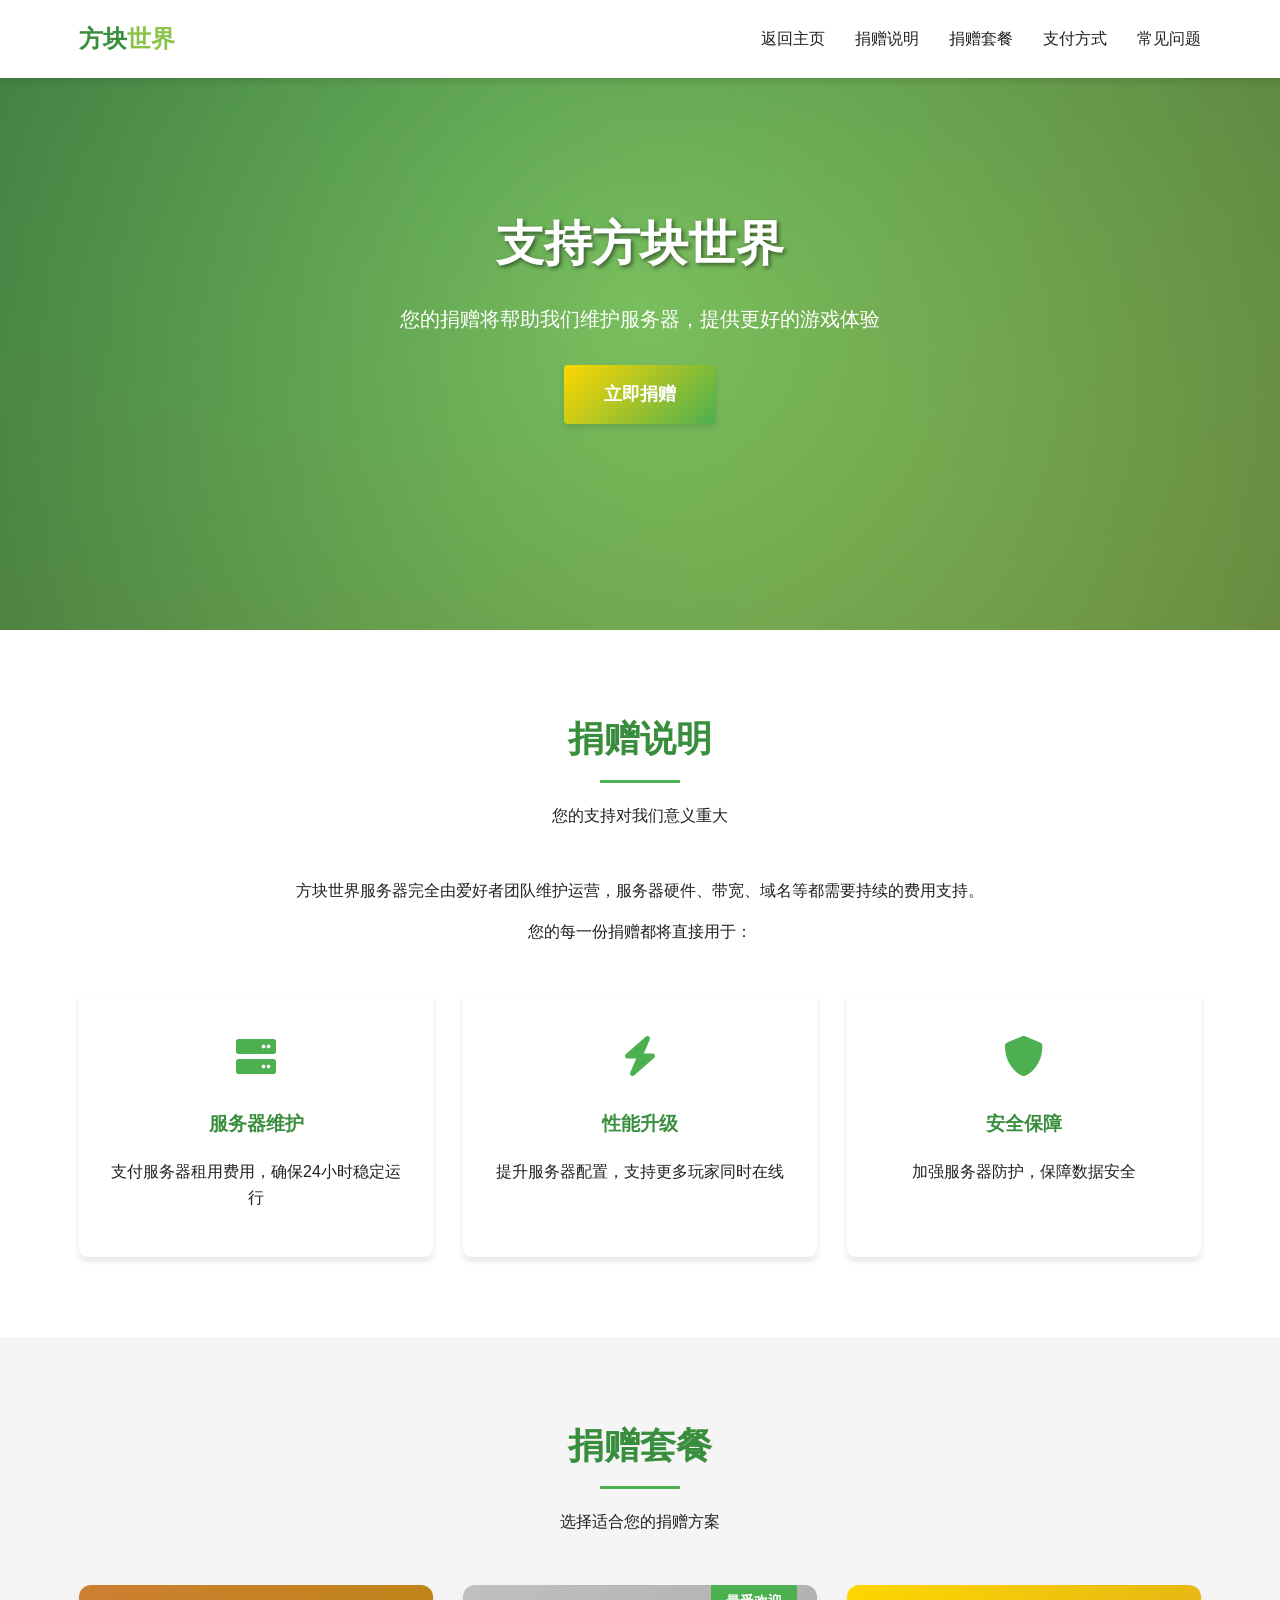
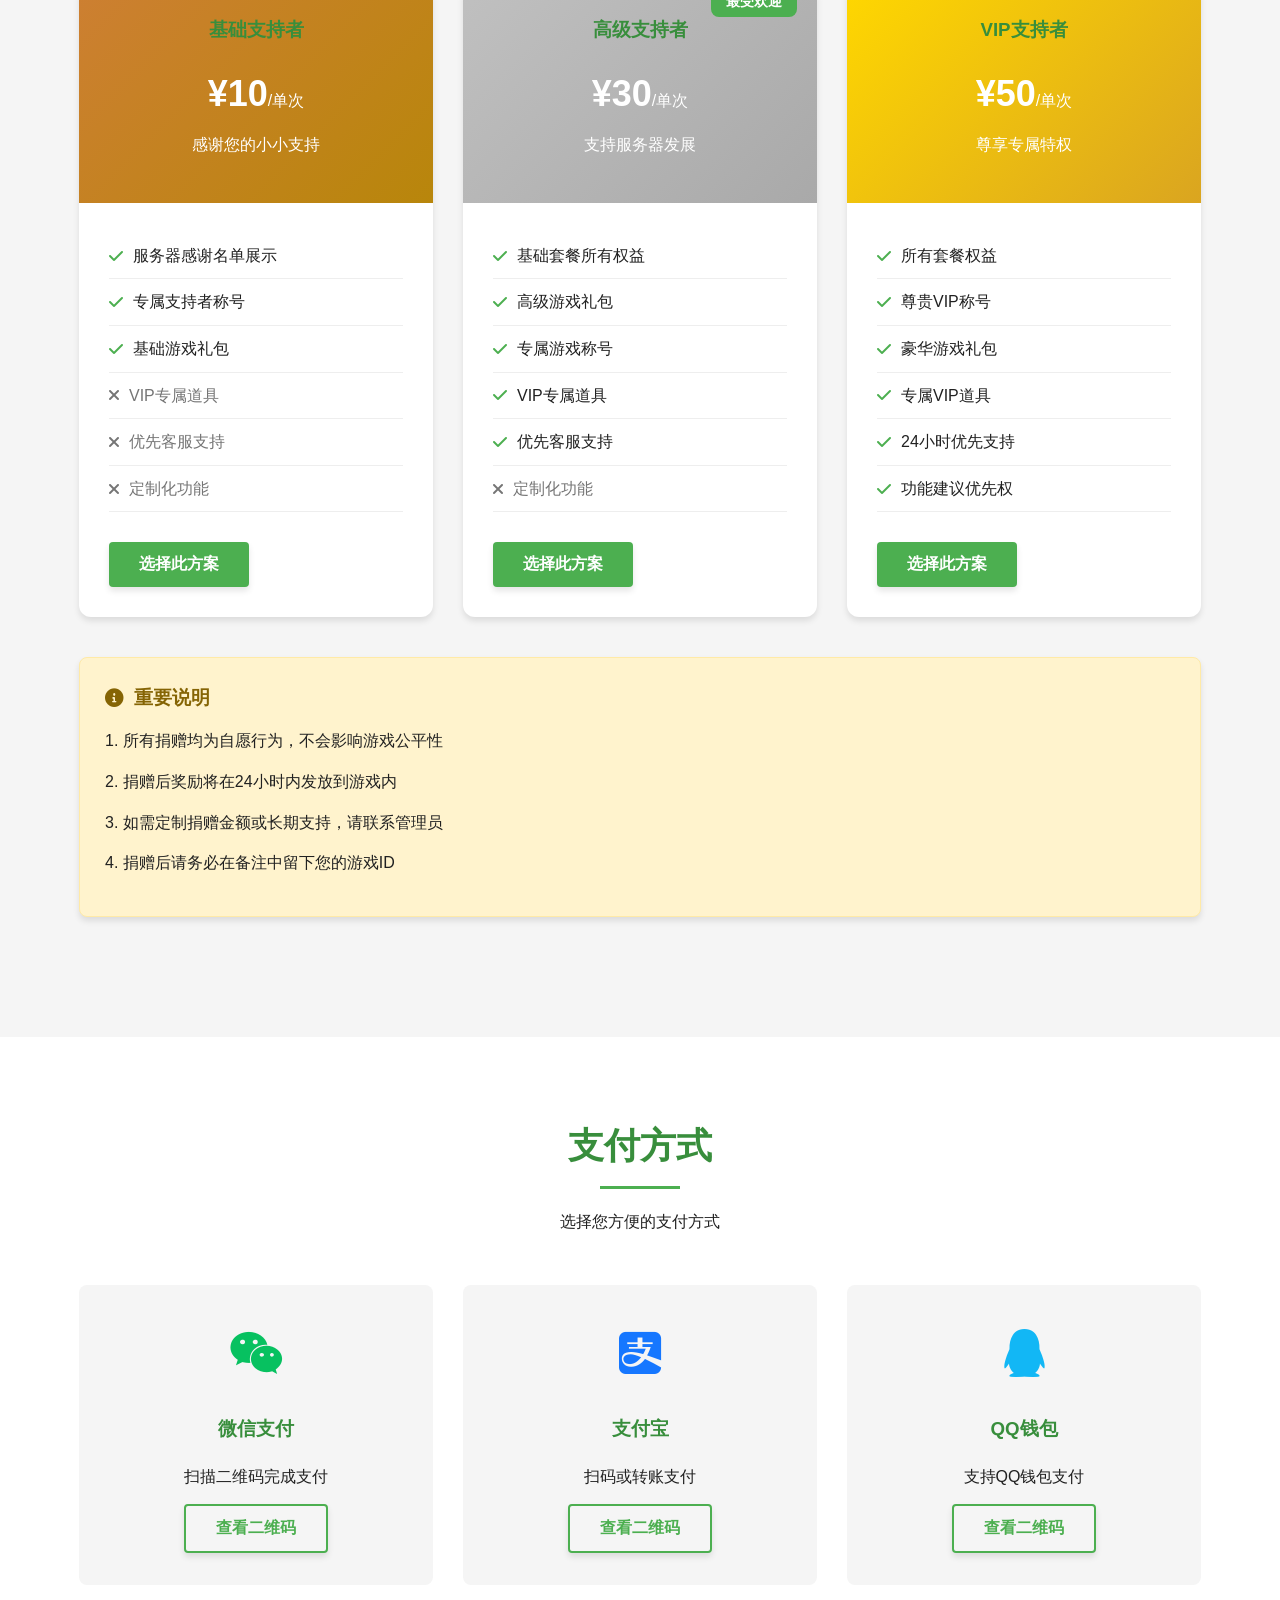
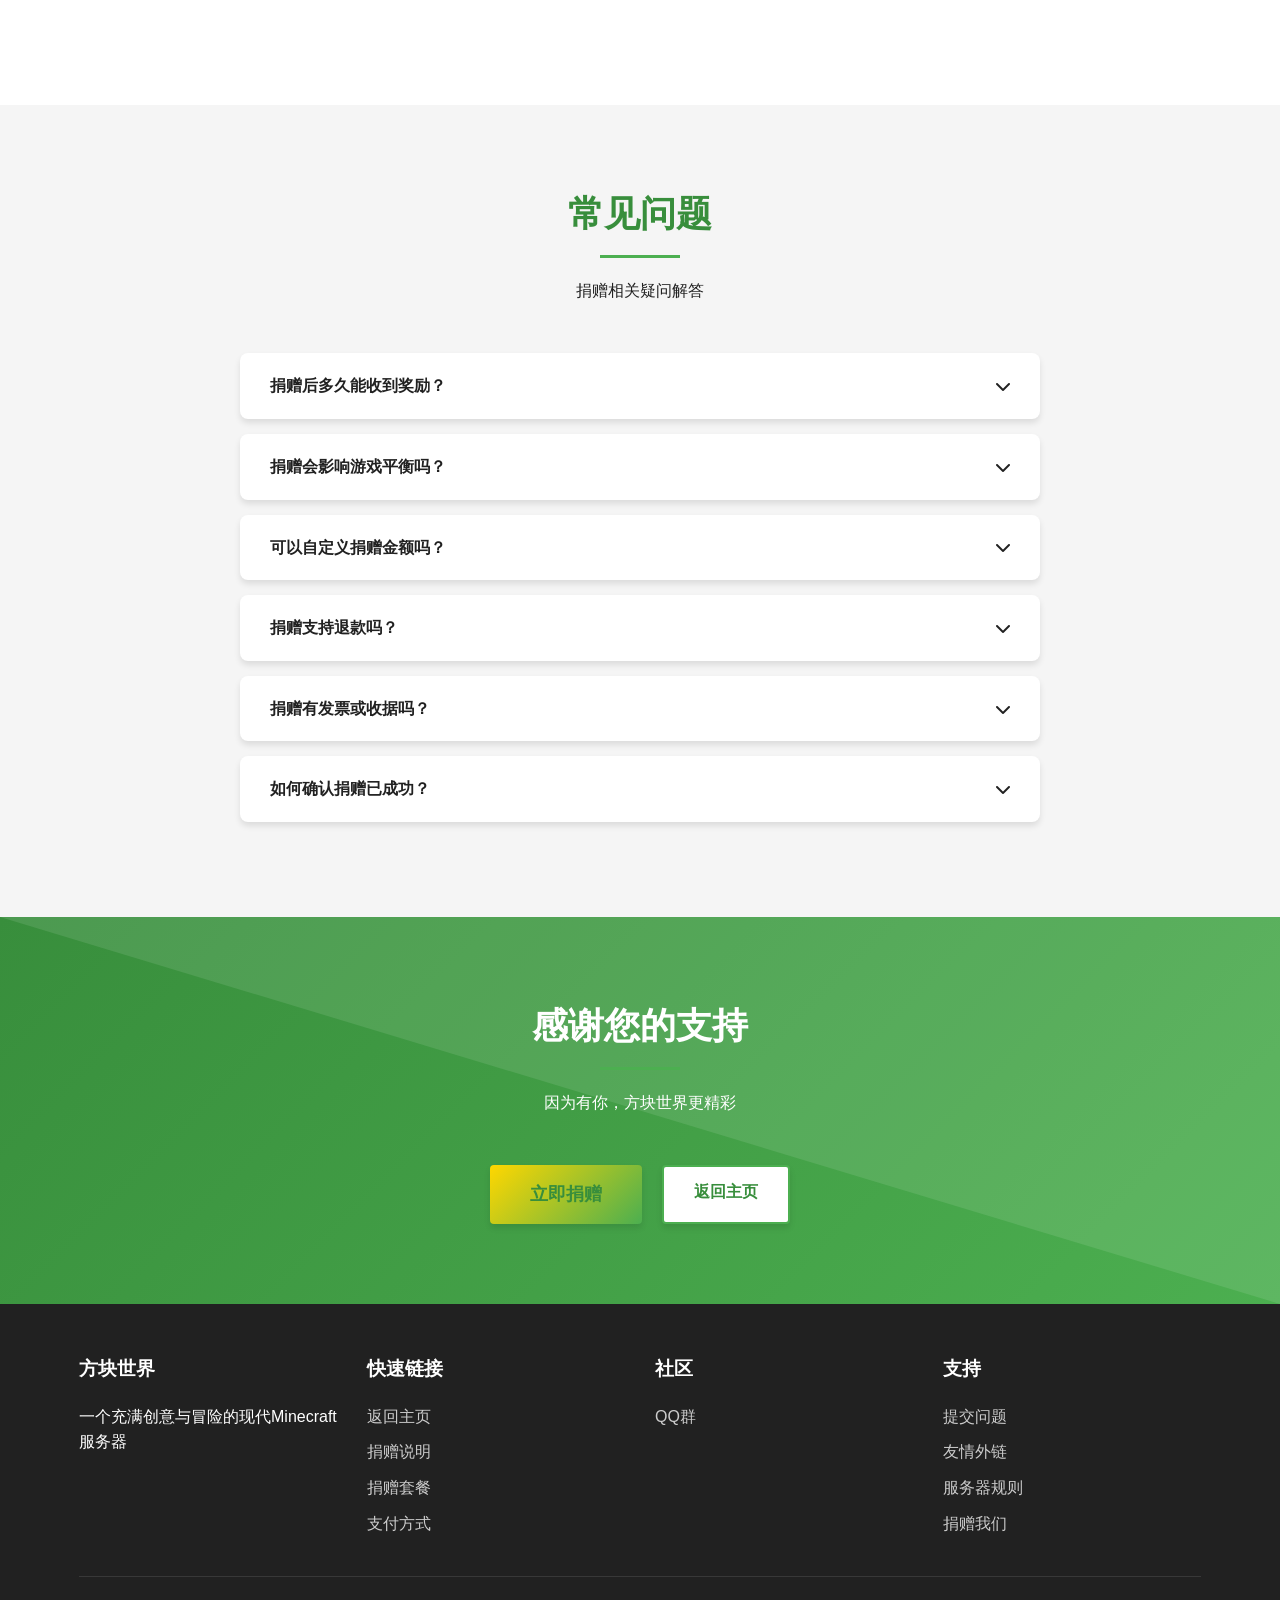
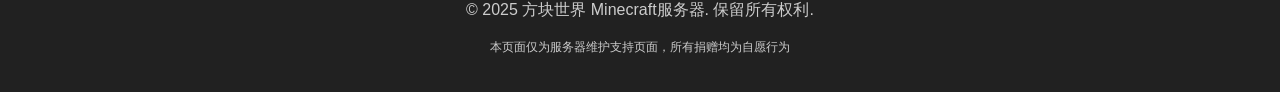
==== donate.html @ c812afcb "增加“捐赠我们”网页，优化" ====
<!DOCTYPE html>
<html lang="zh-CN">
<head>
    <meta charset="UTF-8">
    <meta name="viewport" content="width=device-width, initial-scale=1.0">
    <title>捐赠支持 | 方块世界</title>
    <style>
        /* 全局样式 */
        :root {
            --primary-color: #4CAF50;
            --primary-dark: #388E3C;
            --primary-light: #C8E6C9;
            --accent-color: #8BC34A;
            --text-dark: #212121;
            --text-light: #757575;
            --background: #f5f5f5;
            --white: #ffffff;
            --shadow: 0 4px 6px rgba(0, 0, 0, 0.1);
            --gold-color: #FFD700;
            --silver-color: #C0C0C0;
            --bronze-color: #CD7F32;
        }
        
        * {
            margin: 0;
            padding: 0;
            box-sizing: border-box;
            font-family: 'Segoe UI', Tahoma, Geneva, Verdana, sans-serif;
        }
        
        body {
            background-color: var(--background);
            color: var(--text-dark);
            line-height: 1.6;
            overflow-x: hidden;
        }
        
        .container {
            width: 90%;
            max-width: 1200px;
            margin: 0 auto;
            padding: 0 15px;
        }
        
        section {
            padding: 80px 0;
            opacity: 0;
            transform: translateY(30px);
            transition: all 0.8s ease;
        }
        
        section.visible {
            opacity: 1;
            transform: translateY(0);
        }
        
        h1, h2, h3 {
            margin-bottom: 20px;
            color: var(--primary-dark);
        }
        
        p {
            margin-bottom: 15px;
        }
        
        .btn {
            display: inline-block;
            padding: 12px 30px;
            background-color: var(--primary-color);
            color: white;
            border: none;
            border-radius: 4px;
            cursor: pointer;
            font-size: 16px;
            font-weight: 600;
            text-decoration: none;
            transition: all 0.3s ease;
            box-shadow: var(--shadow);
            transform: translateY(0);
        }
        
        .btn:hover {
            background-color: var(--primary-dark);
            transform: translateY(-3px);
            box-shadow: 0 8px 15px rgba(0, 0, 0, 0.2);
        }
        
        .btn-secondary {
            background-color: transparent;
            border: 2px solid var(--primary-color);
            color: var(--primary-color);
        }
        
        .btn-secondary:hover {
            background-color: var(--primary-light);
            color: var(--primary-dark);
        }
        
        /* 导航栏 */
        header {
            background-color: var(--white);
            box-shadow: var(--shadow);
            position: fixed;
            width: 100%;
            top: 0;
            z-index: 1000;
            transition: all 0.3s ease;
        }
        
        header.scrolled {
            background-color: rgba(255, 255, 255, 0.95);
            backdrop-filter: blur(10px);
        }
        
        nav {
            display: flex;
            justify-content: space-between;
            align-items: center;
            padding: 20px 0;
        }
        
        .logo {
            font-size: 24px;
            font-weight: 700;
            color: var(--primary-dark);
            display: flex;
            align-items: center;
            transition: transform 0.3s ease;
        }
        
        .logo:hover {
            transform: scale(1.05);
        }
        
        .logo span {
            color: var(--accent-color);
        }
        
        .nav-links {
            display: flex;
            list-style: none;
        }
        
        .nav-links li {
            margin-left: 30px;
            position: relative;
        }
        
        .nav-links a {
            text-decoration: none;
            color: var(--text-dark);
            font-weight: 500;
            transition: color 0.3s;
            position: relative;
        }
        
        .nav-links a::after {
            content: '';
            position: absolute;
            width: 0;
            height: 2px;
            bottom: -5px;
            left: 0;
            background-color: var(--primary-color);
            transition: width 0.3s ease;
        }
        
        .nav-links a:hover::after {
            width: 100%;
        }
        
        .nav-links a:hover {
            color: var(--primary-color);
        }
        
        .mobile-menu {
            display: none;
            font-size: 24px;
            cursor: pointer;
            transition: transform 0.3s ease;
            z-index: 1001;
        }
        
        .mobile-menu:hover {
            transform: scale(1.1);
        }
        
        /* 英雄区域 */
        .hero {
            background: linear-gradient(135deg, rgba(76, 175, 80, 0.9), rgba(139, 195, 74, 0.9)), url('https://images.unsplash.com/photo-1550745165-9bc0b252726f?ixlib=rb-4.0.3&ixid=M3wxMjA3fDB8MHxwaG90by1wYWdlfHx8fGVufDB8fHx8fA%3D%3D&auto=format&fit=crop&w=2070&q=80') no-repeat center center/cover;
            height: 70vh;
            min-height: 500px;
            color: white;
            display: flex;
            align-items: center;
            text-align: center;
            position: relative;
            overflow: hidden;
        }
        
        .hero::before {
            content: '';
            position: absolute;
            top: 0;
            left: 0;
            right: 0;
            bottom: 0;
            background: radial-gradient(circle at center, transparent 0%, rgba(0,0,0,0.3) 100%);
        }
        
        .hero-content {
            max-width: 800px;
            margin: 0 auto;
            position: relative;
            z-index: 2;
            opacity: 0;
            transform: translateY(50px);
            animation: fadeInUp 1s ease 0.5s forwards;
        }
        
        @keyframes fadeInUp {
            to {
                opacity: 1;
                transform: translateY(0);
            }
        }
        
        .hero h1 {
            font-size: 48px;
            margin-bottom: 20px;
            color: white;
            text-shadow: 2px 2px 4px rgba(0,0,0,0.5);
            animation: glow 2s ease-in-out infinite alternate;
        }
        
        @keyframes glow {
            from {
                text-shadow: 2px 2px 4px rgba(0,0,0,0.5);
            }
            to {
                text-shadow: 2px 2px 20px rgba(76, 175, 80, 0.8);
            }
        }
        
        .hero p {
            font-size: 20px;
            margin-bottom: 30px;
            animation: fadeIn 1s ease 1s forwards;
            opacity: 0;
        }
        
        @keyframes fadeIn {
            to {
                opacity: 1;
            }
        }
        
        /* 捐赠说明区域 */
        .donate-intro {
            background-color: var(--white);
        }
        
        .section-title {
            text-align: center;
            margin-bottom: 50px;
        }
        
        .section-title h2 {
            font-size: 36px;
            position: relative;
            display: inline-block;
            padding-bottom: 15px;
        }
        
        .section-title h2::after {
            content: '';
            position: absolute;
            bottom: 0;
            left: 50%;
            transform: translateX(-50%);
            width: 80px;
            height: 3px;
            background-color: var(--primary-color);
            transition: width 0.3s ease;
        }
        
        .section-title:hover h2::after {
            width: 120px;
        }
        
        .intro-content {
            max-width: 800px;
            margin: 0 auto 50px;
            text-align: center;
        }
        
        .benefits-grid {
            display: grid;
            grid-template-columns: repeat(auto-fit, minmax(300px, 1fr));
            gap: 30px;
            margin-top: 50px;
        }
        
        .benefit-card {
            background-color: var(--white);
            padding: 30px;
            border-radius: 8px;
            box-shadow: var(--shadow);
            text-align: center;
            transition: all 0.3s ease;
            border: 1px solid transparent;
        }
        
        .benefit-card:hover {
            transform: translateY(-10px);
            box-shadow: 0 15px 30px rgba(0, 0, 0, 0.15);
            border-color: var(--primary-light);
        }
        
        .benefit-icon {
            font-size: 40px;
            color: var(--primary-color);
            margin-bottom: 20px;
            transition: transform 0.3s ease;
        }
        
        .benefit-card:hover .benefit-icon {
            transform: scale(1.2) rotate(5deg);
        }
        
        /* 捐赠套餐区域 */
        .donate-plans {
            background-color: var(--background);
        }
        
        .plans-grid {
            display: grid;
            grid-template-columns: repeat(auto-fit, minmax(300px, 1fr));
            gap: 30px;
            margin-top: 50px;
        }
        
        .plan-card {
            background-color: var(--white);
            border-radius: 12px;
            overflow: hidden;
            box-shadow: var(--shadow);
            transition: all 0.3s ease;
            position: relative;
        }
        
        .plan-card:hover {
            transform: translateY(-10px);
            box-shadow: 0 15px 30px rgba(0, 0, 0, 0.2);
        }
        
        .plan-header {
            padding: 30px;
            text-align: center;
            color: white;
        }
        
        .plan-basic .plan-header {
            background: linear-gradient(135deg, var(--bronze-color), #B8860B);
        }
        
        .plan-premium .plan-header {
            background: linear-gradient(135deg, var(--silver-color), #A9A9A9);
        }
        
        .plan-vip .plan-header {
            background: linear-gradient(135deg, var(--gold-color), #DAA520);
        }
        
        .plan-popular {
            position: absolute;
            top: 0;
            right: 20px;
            background-color: var(--primary-color);
            color: white;
            padding: 5px 15px;
            border-radius: 0 0 8px 8px;
            font-size: 14px;
            font-weight: 600;
        }
        
        .plan-price {
            font-size: 36px;
            font-weight: 700;
            margin: 10px 0;
        }
        
        .plan-price span {
            font-size: 16px;
            font-weight: 400;
        }
        
        .plan-features {
            padding: 30px;
        }
        
        .plan-features ul {
            list-style: none;
            margin-bottom: 30px;
        }
        
        .plan-features li {
            padding: 10px 0;
            border-bottom: 1px solid #eee;
            display: flex;
            align-items: center;
        }
        
        .plan-features li i {
            margin-right: 10px;
            color: var(--primary-color);
        }
        
        .plan-features li.disabled {
            color: var(--text-light);
        }
        
        .plan-features li.disabled i {
            color: var(--text-light);
        }
        
        /* 支付方式区域 */
        .payment-methods {
            background-color: var(--white);
        }
        
        .methods-grid {
            display: grid;
            grid-template-columns: repeat(auto-fit, minmax(250px, 1fr));
            gap: 30px;
            margin-top: 50px;
        }
        
        .method-card {
            background-color: var(--background);
            padding: 30px;
            border-radius: 8px;
            text-align: center;
            transition: all 0.3s ease;
            border: 2px solid transparent;
        }
        
        .method-card:hover {
            border-color: var(--primary-color);
            transform: translateY(-5px);
        }
        
        .method-icon {
            font-size: 48px;
            margin-bottom: 20px;
            color: var(--primary-color);
        }
        
        .wechat-icon {
            color: #07C160;
        }
        
        .alipay-icon {
            color: #1677FF;
        }
        
        .qqpay-icon {
            color: #12B7F5;
        }
        
        /* 常见问题区域 */
        .faq-section {
            background-color: var(--background);
        }
        
        .faq-container {
            max-width: 800px;
            margin: 0 auto;
        }
        
        .faq-item {
            background-color: var(--white);
            margin-bottom: 15px;
            border-radius: 8px;
            overflow: hidden;
            box-shadow: var(--shadow);
            transition: all 0.3s ease;
        }
        
        .faq-item:hover {
            box-shadow: 0 5px 15px rgba(0, 0, 0, 0.1);
        }
        
        .faq-question {
            padding: 20px 30px;
            font-weight: 600;
            cursor: pointer;
            display: flex;
            justify-content: space-between;
            align-items: center;
            transition: background-color 0.3s;
        }
        
        .faq-question:hover {
            background-color: var(--primary-light);
        }
        
        .faq-answer {
            padding: 0 30px;
            max-height: 0;
            overflow: hidden;
            transition: all 0.3s ease;
        }
        
        .faq-item.active .faq-answer {
            padding: 20px 30px;
            max-height: 1000px;
        }
        
        .faq-item.active .faq-question i {
            transform: rotate(180deg);
        }
        
        .faq-question i {
            transition: transform 0.3s ease;
        }
        
        /* 注意事项 */
        .notice-box {
            background-color: #fff3cd;
            border: 1px solid #ffeaa7;
            border-radius: 8px;
            padding: 25px;
            margin: 40px 0;
            box-shadow: var(--shadow);
        }
        
        .notice-box h3 {
            color: #856404;
            margin-bottom: 15px;
            display: flex;
            align-items: center;
        }
        
        .notice-box h3 i {
            margin-right: 10px;
        }
        
        /* 加入我们 */
        .join {
            background: linear-gradient(135deg, var(--primary-dark), var(--primary-color));
            color: white;
            text-align: center;
            position: relative;
            overflow: hidden;
        }
        
        .join::before {
            content: '';
            position: absolute;
            top: 0;
            left: 0;
            right: 0;
            bottom: 0;
            background: url('data:image/svg+xml,<svg xmlns="http://www.w3.org/2000/svg" viewBox="0 0 100 100" preserveAspectRatio="none"><path d="M0,0 L100,0 L100,100 Z" fill="rgba(255,255,255,0.1)"/></svg>');
            background-size: cover;
        }
        
        .join h2 {
            color: white;
        }
        
        .join-buttons {
            display: flex;
            justify-content: center;
            gap: 20px;
            margin-top: 30px;
            flex-wrap: wrap;
        }
        
        .join .btn {
            background-color: white;
            color: var(--primary-dark);
            position: relative;
            overflow: hidden;
        }
        
        .join .btn::before {
            content: '';
            position: absolute;
            top: 0;
            left: -100%;
            width: 100%;
            height: 100%;
            background: linear-gradient(90deg, transparent, rgba(255,255,255,0.3), transparent);
            transition: left 0.5s;
        }
        
        .join .btn:hover::before {
            left: 100%;
        }
        
        .join .btn:hover {
            background-color: var(--primary-light);
        }
        
        /* 页脚 */
        footer {
            background-color: var(--text-dark);
            color: white;
            padding: 50px 0 20px;
        }
        
        .footer-content {
            display: grid;
            grid-template-columns: repeat(auto-fit, minmax(200px, 1fr));
            gap: 30px;
            margin-bottom: 30px;
        }
        
        .footer-column h3 {
            color: white;
            margin-bottom: 20px;
        }
        
        .footer-links {
            list-style: none;
        }
        
        .footer-links li {
            margin-bottom: 10px;
            transition: transform 0.3s ease;
        }
        
        .footer-links li:hover {
            transform: translateX(5px);
        }
        
        .footer-links a {
            color: #ccc;
            text-decoration: none;
            transition: color 0.3s;
        }
        
        .footer-links a:hover {
            color: white;
        }
        
        .copyright {
            text-align: center;
            padding-top: 20px;
            border-top: 1px solid rgba(255, 255, 255, 0.1);
            color: #ccc;
        }
        
        /* 返回顶部按钮 */
        .back-to-top {
            position: fixed;
            bottom: 30px;
            right: 30px;
            width: 50px;
            height: 50px;
            background-color: var(--primary-color);
            color: white;
            border-radius: 50%;
            display: flex;
            align-items: center;
            justify-content: center;
            cursor: pointer;
            opacity: 0;
            visibility: hidden;
            transition: all 0.3s ease;
            z-index: 999;
            box-shadow: 0 4px 10px rgba(0, 0, 0, 0.2);
            border: none;
            font-size: 20px;
        }
        
        .back-to-top.visible {
            opacity: 1;
            visibility: visible;
        }
        
        .back-to-top:hover {
            background-color: var(--primary-dark);
            transform: translateY(-5px);
        }
        
        /* 页面加载动画 */
        .page-loader {
            position: fixed;
            top: 0;
            left: 0;
            width: 100%;
            height: 100%;
            background-color: var(--white);
            display: flex;
            justify-content: center;
            align-items: center;
            z-index: 9999;
            transition: opacity 0.5s, visibility 0.5s;
        }
        
        .page-loader.hidden {
            opacity: 0;
            visibility: hidden;
        }
        
        .loader-content {
            text-align: center;
        }
        
        .loader-cube {
            width: 40px;
            height: 40px;
            background-color: var(--primary-color);
            margin: 0 auto 20px;
            animation: cubeRotate 1.5s infinite ease-in-out;
        }
        
        @keyframes cubeRotate {
            0% { transform: rotate(0deg) scale(1); }
            50% { transform: rotate(180deg) scale(0.8); }
            100% { transform: rotate(360deg) scale(1); }
        }
        
        /* 响应式设计 */
        @media (max-width: 768px) {
            .nav-links {
                display: none;
                position: fixed;
                top: 70px;
                left: 0;
                width: 100%;
                background-color: var(--white);
                box-shadow: var(--shadow);
                padding: 20px;
                z-index: 1000;
                flex-direction: column;
            }
            
            .nav-links.active {
                display: flex;
            }
            
            .nav-links li {
                margin: 10px 0;
                margin-left: 0;
            }
            
            .mobile-menu {
                display: block;
            }
            
            .hero {
                height: auto;
                min-height: 60vh;
                padding: 120px 0 60px;
            }
            
            .hero h1 {
                font-size: 36px;
            }
            
            .hero p {
                font-size: 18px;
            }
            
            .join-buttons {
                flex-direction: column;
                align-items: center;
            }
            
            .join-buttons .btn {
                width: 100%;
                max-width: 300px;
            }
            
            .benefits-grid, .plans-grid, .methods-grid {
                grid-template-columns: 1fr;
            }
            
            .section-title h2 {
                font-size: 28px;
            }
            
            section {
                padding: 60px 0;
            }
            
            .benefit-card, .plan-card, .method-card {
                padding: 20px;
            }
            
            .plan-price {
                font-size: 30px;
            }
            
            .back-to-top {
                bottom: 20px;
                right: 20px;
                width: 45px;
                height: 45px;
            }
        }
        
        @media (max-width: 480px) {
            .hero h1 {
                font-size: 28px;
            }
            
            .hero p {
                font-size: 16px;
            }
            
            .section-title h2 {
                font-size: 24px;
            }
            
            .plan-features {
                padding: 20px;
            }
            
            .faq-question {
                padding: 15px 20px;
                font-size: 14px;
            }
            
            .faq-answer {
                padding: 0 20px;
                font-size: 14px;
            }
            
            .faq-item.active .faq-answer {
                padding: 15px 20px;
            }
        }
        
        /* 浮动动画 */
        @keyframes float {
            0%, 100% {
                transform: translateY(0);
            }
            50% {
                transform: translateY(-10px);
            }
        }
        
        .floating {
            animation: float 3s ease-in-out infinite;
        }
        
        /* 捐赠按钮特殊样式 */
        .donate-btn {
            background: linear-gradient(135deg, var(--gold-color), var(--primary-color));
            font-weight: bold;
            padding: 15px 40px;
            font-size: 18px;
        }
        
        .donate-btn:hover {
            background: linear-gradient(135deg, var(--primary-color), var(--gold-color));
        }
    </style>
    <link rel="stylesheet" href="https://cdnjs.cloudflare.com/ajax/libs/font-awesome/6.0.0/css/all.min.css">
</head>
<body>
    <!-- 页面加载动画 -->
    <div class="page-loader" id="pageLoader">
        <div class="loader-content">
            <div class="loader-cube"></div>
            <p>加载中...</p>
        </div>
    </div>
    
    <!-- 导航栏 -->
    <header id="main-header">
        <div class="container">
            <nav>
                <div class="logo floating">方块<span>世界</span></div>
                <ul class="nav-links">
                    <li><a href="index.html">返回主页</a></li>
                    <li><a href="#intro">捐赠说明</a></li>
                    <li><a href="#plans">捐赠套餐</a></li>
                    <li><a href="#payment">支付方式</a></li>
                    <li><a href="#faq">常见问题</a></li>
                </ul>
                <div class="mobile-menu">☰</div>
            </nav>
        </div>
    </header>

    <!-- 英雄区域 -->
    <section class="hero" id="home">
        <div class="container">
            <div class="hero-content">
                <h1>支持方块世界</h1>
                <p>您的捐赠将帮助我们维护服务器，提供更好的游戏体验</p>
                <a href="#plans" class="btn donate-btn floating" style="animation-delay: 0.2s;">立即捐赠</a>
            </div>
        </div>
    </section>

    <!-- 捐赠说明 -->
    <section class="donate-intro" id="intro">
        <div class="container">
            <div class="section-title">
                <h2>捐赠说明</h2>
                <p>您的支持对我们意义重大</p>
            </div>
            
            <div class="intro-content">
                <p>方块世界服务器完全由爱好者团队维护运营，服务器硬件、带宽、域名等都需要持续的费用支持。</p>
                <p>您的每一份捐赠都将直接用于：</p>
            </div>
            
            <div class="benefits-grid">
                <div class="benefit-card">
                    <div class="benefit-icon"><i class="fas fa-server"></i></div>
                    <h3>服务器维护</h3>
                    <p>支付服务器租用费用，确保24小时稳定运行</p>
                </div>
                <div class="benefit-card">
                    <div class="benefit-icon"><i class="fas fa-bolt"></i></div>
                    <h3>性能升级</h3>
                    <p>提升服务器配置，支持更多玩家同时在线</p>
                </div>
                <div class="benefit-card">
                    <div class="benefit-icon"><i class="fas fa-shield-alt"></i></div>
                    <h3>安全保障</h3>
                    <p>加强服务器防护，保障数据安全</p>
                </div>
            </div>
        </div>
    </section>

    <!-- 捐赠套餐 -->
    <section class="donate-plans" id="plans">
        <div class="container">
            <div class="section-title">
                <h2>捐赠套餐</h2>
                <p>选择适合您的捐赠方案</p>
            </div>
            
            <div class="plans-grid">
                <!-- 基础套餐 -->
                <div class="plan-card plan-basic">
                    <div class="plan-header">
                        <h3>基础支持者</h3>
                        <div class="plan-price">¥10<span>/单次</span></div>
                        <p>感谢您的小小支持</p>
                    </div>
                    <div class="plan-features">
                        <ul>
                            <li><i class="fas fa-check"></i> 服务器感谢名单展示</li>
                            <li><i class="fas fa-check"></i> 专属支持者称号</li>
                            <li><i class="fas fa-check"></i> 基础游戏礼包</li>
                            <li class="disabled"><i class="fas fa-times"></i> VIP专属道具</li>
                            <li class="disabled"><i class="fas fa-times"></i> 优先客服支持</li>
                            <li class="disabled"><i class="fas fa-times"></i> 定制化功能</li>
                        </ul>
                        <button class="btn" onclick="selectPlan('basic')">选择此方案</button>
                    </div>
                </div>
                
                <!-- 高级套餐 -->
                <div class="plan-card plan-premium">
                    <div class="plan-popular">最受欢迎</div>
                    <div class="plan-header">
                        <h3>高级支持者</h3>
                        <div class="plan-price">¥30<span>/单次</span></div>
                        <p>支持服务器发展</p>
                    </div>
                    <div class="plan-features">
                        <ul>
                            <li><i class="fas fa-check"></i> 基础套餐所有权益</li>
                            <li><i class="fas fa-check"></i> 高级游戏礼包</li>
                            <li><i class="fas fa-check"></i> 专属游戏称号</li>
                            <li><i class="fas fa-check"></i> VIP专属道具</li>
                            <li><i class="fas fa-check"></i> 优先客服支持</li>
                            <li class="disabled"><i class="fas fa-times"></i> 定制化功能</li>
                        </ul>
                        <button class="btn" onclick="selectPlan('premium')">选择此方案</button>
                    </div>
                </div>
                
                <!-- VIP套餐 -->
                <div class="plan-card plan-vip">
                    <div class="plan-header">
                        <h3>VIP支持者</h3>
                        <div class="plan-price">¥50<span>/单次</span></div>
                        <p>尊享专属特权</p>
                    </div>
                    <div class="plan-features">
                        <ul>
                            <li><i class="fas fa-check"></i> 所有套餐权益</li>
                            <li><i class="fas fa-check"></i> 尊贵VIP称号</li>
                            <li><i class="fas fa-check"></i> 豪华游戏礼包</li>
                            <li><i class="fas fa-check"></i> 专属VIP道具</li>
                            <li><i class="fas fa-check"></i> 24小时优先支持</li>
                            <li><i class="fas fa-check"></i> 功能建议优先权</li>
                        </ul>
                        <button class="btn" onclick="selectPlan('vip')">选择此方案</button>
                    </div>
                </div>
            </div>
            
            <div class="notice-box">
                <h3><i class="fas fa-info-circle"></i> 重要说明</h3>
                <p>1. 所有捐赠均为自愿行为，不会影响游戏公平性</p>
                <p>2. 捐赠后奖励将在24小时内发放到游戏内</p>
                <p>3. 如需定制捐赠金额或长期支持，请联系管理员</p>
                <p>4. 捐赠后请务必在备注中留下您的游戏ID</p>
            </div>
        </div>
    </section>

    <!-- 支付方式 -->
    <section class="payment-methods" id="payment">
        <div class="container">
            <div class="section-title">
                <h2>支付方式</h2>
                <p>选择您方便的支付方式</p>
            </div>
            
            <div class="methods-grid">
                <div class="method-card">
                    <div class="method-icon wechat-icon"><i class="fab fa-weixin"></i></div>
                    <h3>微信支付</h3>
                    <p>扫描二维码完成支付</p>
                    <button class="btn btn-secondary" onclick="showQRCode('wechat')">查看二维码</button>
                </div>
                
                <div class="method-card">
                    <div class="method-icon alipay-icon"><i class="fab fa-alipay"></i></div>
                    <h3>支付宝</h3>
                    <p>扫码或转账支付</p>
                    <button class="btn btn-secondary" onclick="showQRCode('alipay')">查看二维码</button>
                </div>
                
                <div class="method-card">
                    <div class="method-icon qqpay-icon"><i class="fab fa-qq"></i></div>
                    <h3>QQ钱包</h3>
                    <p>支持QQ钱包支付</p>
                    <button class="btn btn-secondary" onclick="showQRCode('qqpay')">查看二维码</button>
                </div>
            </div>
            
            <div style="text-align: center; margin-top: 40px;">
                <div id="qrcode-container" style="display: none;">
                    <img id="qrcode-image" src="" alt="支付二维码" style="max-width: 300px; margin: 20px auto; display: block; border: 1px solid #ddd; border-radius: 8px;">
                    <p id="qrcode-instruction" style="margin-top: 15px;"></p>
                    <button class="btn" onclick="hideQRCode()" style="margin-top: 20px;">关闭</button>
                </div>
            </div>
        </div>
    </section>

    <!-- 常见问题 -->
    <section class="faq-section" id="faq">
        <div class="container">
            <div class="section-title">
                <h2>常见问题</h2>
                <p>捐赠相关疑问解答</p>
            </div>
            
            <div class="faq-container">
                <div class="faq-item">
                    <div class="faq-question">
                        捐赠后多久能收到奖励？
                        <i class="fas fa-chevron-down"></i>
                    </div>
                    <div class="faq-answer">
                        <p>一般情况下，奖励会在捐赠后的24小时内发放。如果您在48小时后仍未收到奖励，请联系QQ群管理员并提供支付截图。</p>
                    </div>
                </div>
                
                <div class="faq-item">
                    <div class="faq-question">
                        捐赠会影响游戏平衡吗？
                        <i class="fas fa-chevron-down"></i>
                    </div>
                    <div class="faq-answer">
                        <p>不会。所有捐赠奖励均为装饰性、便利性或小额道具，不会破坏游戏平衡。服务器坚持公平游戏原则。</p>
                    </div>
                </div>
                
                <div class="faq-item">
                    <div class="faq-question">
                        可以自定义捐赠金额吗？
                        <i class="fas fa-chevron-down"></i>
                    </div>
                    <div class="faq-answer">
                        <p>可以。如果您想捐赠其他金额，可以选择最接近的套餐支付，然后在备注中说明。或者直接联系管理员进行自定义捐赠。</p>
                    </div>
                </div>
                
                <div class="faq-item">
                    <div class="faq-question">
                        捐赠支持退款吗？
                        <i class="fas fa-chevron-down"></i>
                    </div>
                    <div class="faq-answer">
                        <p>由于数字奖励的特殊性，原则上不支持退款。但在特殊情况下（如支付错误等），可以联系管理员协商解决。</p>
                    </div>
                </div>
                
                <div class="faq-item">
                    <div class="faq-question">
                        捐赠有发票或收据吗？
                        <i class="fas fa-chevron-down"></i>
                    </div>
                    <div class="faq-answer">
                        <p>作为个人爱好项目，我们无法提供正式发票。但可以提供支付记录截图作为凭证。</p>
                    </div>
                </div>
                
                <div class="faq-item">
                    <div class="faq-question">
                        如何确认捐赠已成功？
                        <i class="fas fa-chevron-down"></i>
                    </div>
                    <div class="faq-answer">
                        <p>支付成功后，请截图保存支付凭证。您也可以在QQ群中联系管理员确认，我们会定期在群公告中更新捐赠名单。</p>
                    </div>
                </div>
            </div>
        </div>
    </section>

    <!-- 加入我们 -->
    <section class="join" id="join">
        <div class="container">
            <div class="section-title">
                <h2>感谢您的支持</h2>
                <p>因为有你，方块世界更精彩</p>
            </div>
            <div class="join-buttons">
                <a href="#plans" class="btn donate-btn">立即捐赠</a>
                <a href="index.html" class="btn btn-secondary">返回主页</a>
            </div>
        </div>
    </section>

    <!-- 页脚 -->
    <footer>
        <div class="container">
            <div class="footer-content">
                <div class="footer-column">
                    <h3>方块世界</h3>
                    <p>一个充满创意与冒险的现代Minecraft服务器</p>
                </div>
                <div class="footer-column">
                    <h3>快速链接</h3>
                    <ul class="footer-links">
                        <li><a href="index.html">返回主页</a></li>
                        <li><a href="#intro">捐赠说明</a></li>
                        <li><a href="#plans">捐赠套餐</a></li>
                        <li><a href="#payment">支付方式</a></li>
                    </ul>
                </div>
                <div class="footer-column">
                    <h3>社区</h3>
                    <ul class="footer-links">
                        <li><a href="https://qm.qq.com/q/v6iNne2pyM" target="_blank">QQ群</a></li>
                    </ul>
                </div>
                <div class="footer-column">
                    <h3>支持</h3>
                    <ul class="footer-links">
                        <li><a href="github-issue.html" target="_blank">提交问题</a></li>
                        <li><a href="friend-links.html" target="_blank">友情外链</a></li>
                        <li><a href="rules.html">服务器规则</a></li>
                        <li><a href="donate.html">捐赠我们</a></li>
                    </ul>
                </div>
            </div>
            <div class="copyright">
                <p>&copy; 2025 方块世界 Minecraft服务器. 保留所有权利.</p>
                <p style="font-size: 12px; margin-top: 5px;">本页面仅为服务器维护支持页面，所有捐赠均为自愿行为</p>
            </div>
        </div>
    </footer>

    <!-- 返回顶部按钮 -->
    <button class="back-to-top" id="backToTop">↑</button>

    <!-- 捐赠确认模态框 -->
    <div class="modal" id="donateModal" style="display: none; position: fixed; top: 0; left: 0; width: 100%; height: 100%; background-color: rgba(0,0,0,0.7); z-index: 10000; align-items: center; justify-content: center;">
        <div style="background-color: white; padding: 40px; border-radius: 12px; max-width: 500px; width: 90%; position: relative;">
            <h3 id="modalTitle" style="margin-bottom: 20px;"></h3>
            <p id="modalDescription" style="margin-bottom: 30px;"></p>
            <div style="display: flex; gap: 15px; justify-content: center;">
                <button class="btn" onclick="proceedToPayment()">确认支付</button>
                <button class="btn btn-secondary" onclick="closeModal()">取消</button>
            </div>
            <button onclick="closeModal()" style="position: absolute; top: 15px; right: 15px; background: none; border: none; font-size: 24px; cursor: pointer; color: #666;">×</button>
        </div>
    </div>

    <script>
        // 页面加载完成
        window.addEventListener('load', function() {
            const pageLoader = document.getElementById('pageLoader');
            if (pageLoader) {
                setTimeout(() => {
                    pageLoader.classList.add('hidden');
                    checkScroll(); // 初始检查滚动位置
                }, 500);
            }
        });
        
        // 移动端菜单切换
        document.querySelector('.mobile-menu').addEventListener('click', function(e) {
            e.stopPropagation();
            const navLinks = document.querySelector('.nav-links');
            navLinks.classList.toggle('active');
        });
        
        // 点击页面其他地方关闭菜单
        document.addEventListener('click', function(e) {
            const navLinks = document.querySelector('.nav-links');
            const mobileMenu = document.querySelector('.mobile-menu');
            
            if (navLinks && mobileMenu) {
                if (!navLinks.contains(e.target) && !mobileMenu.contains(e.target)) {
                    navLinks.classList.remove('active');
                }
            }
        });
        
        // 点击链接后关闭菜单（移动端）
        document.querySelectorAll('.nav-links a').forEach(link => {
            link.addEventListener('click', () => {
                const navLinks = document.querySelector('.nav-links');
                if (navLinks && navLinks.classList.contains('active')) {
                    navLinks.classList.remove('active');
                }
            });
        });
        
        // 平滑滚动
        document.querySelectorAll('a[href^="#"]').forEach(anchor => {
            anchor.addEventListener('click', function (e) {
                e.preventDefault();
                
                const targetId = this.getAttribute('href');
                if(targetId === '#') return;
                
                const targetElement = document.querySelector(targetId);
                if(targetElement) {
                    window.scrollTo({
                        top: targetElement.offsetTop - 80,
                        behavior: 'smooth'
                    });
                }
            });
        });
        
        // 滚动动画
        let scrollTimeout;
        function checkScroll() {
            const sections = document.querySelectorAll('section');
            const header = document.getElementById('main-header');
            const backToTop = document.getElementById('backToTop');
            
            // 头部滚动效果
            if (header) {
                if (window.scrollY > 100) {
                    header.classList.add('scrolled');
                } else {
                    header.classList.remove('scrolled');
                }
            }
            
            // 返回顶部按钮
            if (backToTop) {
                if (window.scrollY > 500) {
                    backToTop.classList.add('visible');
                } else {
                    backToTop.classList.remove('visible');
                }
            }
            
            // 章节显示动画
            sections.forEach(section => {
                const sectionTop = section.getBoundingClientRect().top;
                const windowHeight = window.innerHeight;
                
                if (sectionTop < windowHeight - 100) {
                    section.classList.add('visible');
                }
            });
        }
        
        // 节流函数
        function throttle(func, wait) {
            let timeout;
            return function() {
                if (!timeout) {
                    timeout = setTimeout(() => {
                        func();
                        timeout = null;
                    }, wait);
                }
            };
        }
        
        // 使用节流的滚动处理
        const throttledCheckScroll = throttle(checkScroll, 50);
        window.addEventListener('scroll', throttledCheckScroll);
        
        // 初始检查
        window.addEventListener('load', checkScroll);
        
        // 返回顶部功能
        const backToTop = document.getElementById('backToTop');
        if (backToTop) {
            backToTop.addEventListener('click', () => {
                window.scrollTo({
                    top: 0,
                    behavior: 'smooth'
                });
            });
        }
        
        // FAQ展开/收起功能
        document.querySelectorAll('.faq-question').forEach(question => {
            question.addEventListener('click', () => {
                const item = question.parentElement;
                item.classList.toggle('active');
            });
        });
        
        // 套餐选择功能
        let selectedPlan = null;
        const plans = {
            basic: {
                title: "基础支持者",
                price: "10元",
                description: "感谢您对服务器的支持！"
            },
            premium: {
                title: "高级支持者", 
                price: "30元",
                description: "您的支持将帮助我们提升服务器性能！"
            },
            vip: {
                title: "VIP支持者",
                price: "50元",
                description: "感谢您的慷慨支持！"
            }
        };
        
        function selectPlan(planType) {
            selectedPlan = planType;
            const plan = plans[planType];
            
            document.getElementById('modalTitle').textContent = `确认捐赠：${plan.title}`;
            document.getElementById('modalDescription').textContent = `您选择了${plan.title}套餐，捐赠金额为${plan.price}。${plan.description}`;
            
            document.getElementById('donateModal').style.display = 'flex';
        }
        
        function closeModal() {
            document.getElementById('donateModal').style.display = 'none';
            selectedPlan = null;
        }
        
        function proceedToPayment() {
            if (selectedPlan) {
                alert(`感谢您的捐赠！请选择支付方式完成${plans[selectedPlan].price}的支付。\n\n支付后请在QQ群联系管理员，并提供支付截图和游戏ID。`);
                closeModal();
                // 滚动到支付方式区域
                document.getElementById('payment').scrollIntoView({ behavior: 'smooth' });
            }
        }
        
        // 支付二维码显示功能
        function showQRCode(paymentType) {
            const container = document.getElementById('qrcode-container');
            const image = document.getElementById('qrcode-image');
            const instruction = document.getElementById('qrcode-instruction');
            
            // 这里应该使用真实的二维码图片URL
            // 示例使用占位符，实际使用时需要替换为真实的二维码图片
            const qrCodes = {
                wechat: {
                    image: 'https://via.placeholder.com/300x300/07C160/FFFFFF?text=微信支付二维码',
                    text: '请使用微信扫描上方二维码完成支付'
                },
                alipay: {
                    image: 'https://via.placeholder.com/300x300/1677FF/FFFFFF?text=支付宝二维码',
                    text: '请使用支付宝扫描上方二维码完成支付'
                },
                qqpay: {
                    image: 'https://via.placeholder.com/300x300/12B7F5/FFFFFF?text=QQ支付二维码',
                    text: '请使用QQ扫描上方二维码完成支付'
                }
            };
            
            if (qrCodes[paymentType]) {
                image.src = qrCodes[paymentType].image;
                instruction.textContent = qrCodes[paymentType].text;
                container.style.display = 'block';
                
                // 滚动到二维码区域
                container.scrollIntoView({ behavior: 'smooth', block: 'center' });
            }
        }
        
        function hideQRCode() {
            document.getElementById('qrcode-container').style.display = 'none';
        }
        
        // 优化鼠标跟随效果（仅在非移动设备）
        let isMobile = /iPhone|iPad|iPod|Android/i.test(navigator.userAgent);
        if (!isMobile) {
            document.addEventListener('mousemove', function(e) {
                const cards = document.querySelectorAll('.benefit-card, .plan-card, .method-card');
                cards.forEach(card => {
                    const rect = card.getBoundingClientRect();
                    const x = e.clientX - rect.left;
                    const y = e.clientY - rect.top;
                    
                    if (x > 0 && x < rect.width && y > 0 && y < rect.height) {
                        card.style.transform = `perspective(1000px) rotateX(${(y - rect.height/2) / 20}deg) rotateY(${(x - rect.width/2) / 20}deg) scale3d(1.05, 1.05, 1.05)`;
                    } else {
                        card.style.transform = 'perspective(1000px) rotateX(0) rotateY(0) scale3d(1, 1, 1)';
                    }
                });
            });
        }
        
        // 点击模态框外部关闭
        document.getElementById('donateModal').addEventListener('click', function(e) {
            if (e.target === this) {
                closeModal();
            }
        });
        
        // 键盘快捷键支持
        document.addEventListener('keydown', function(e) {
            // ESC键关闭模态框或菜单
            if (e.key === 'Escape') {
                closeModal();
                
                const navLinks = document.querySelector('.nav-links');
                if (navLinks && navLinks.classList.contains('active')) {
                    navLinks.classList.remove('active');
                }
            }
        });
    </script>
</body>
</html>
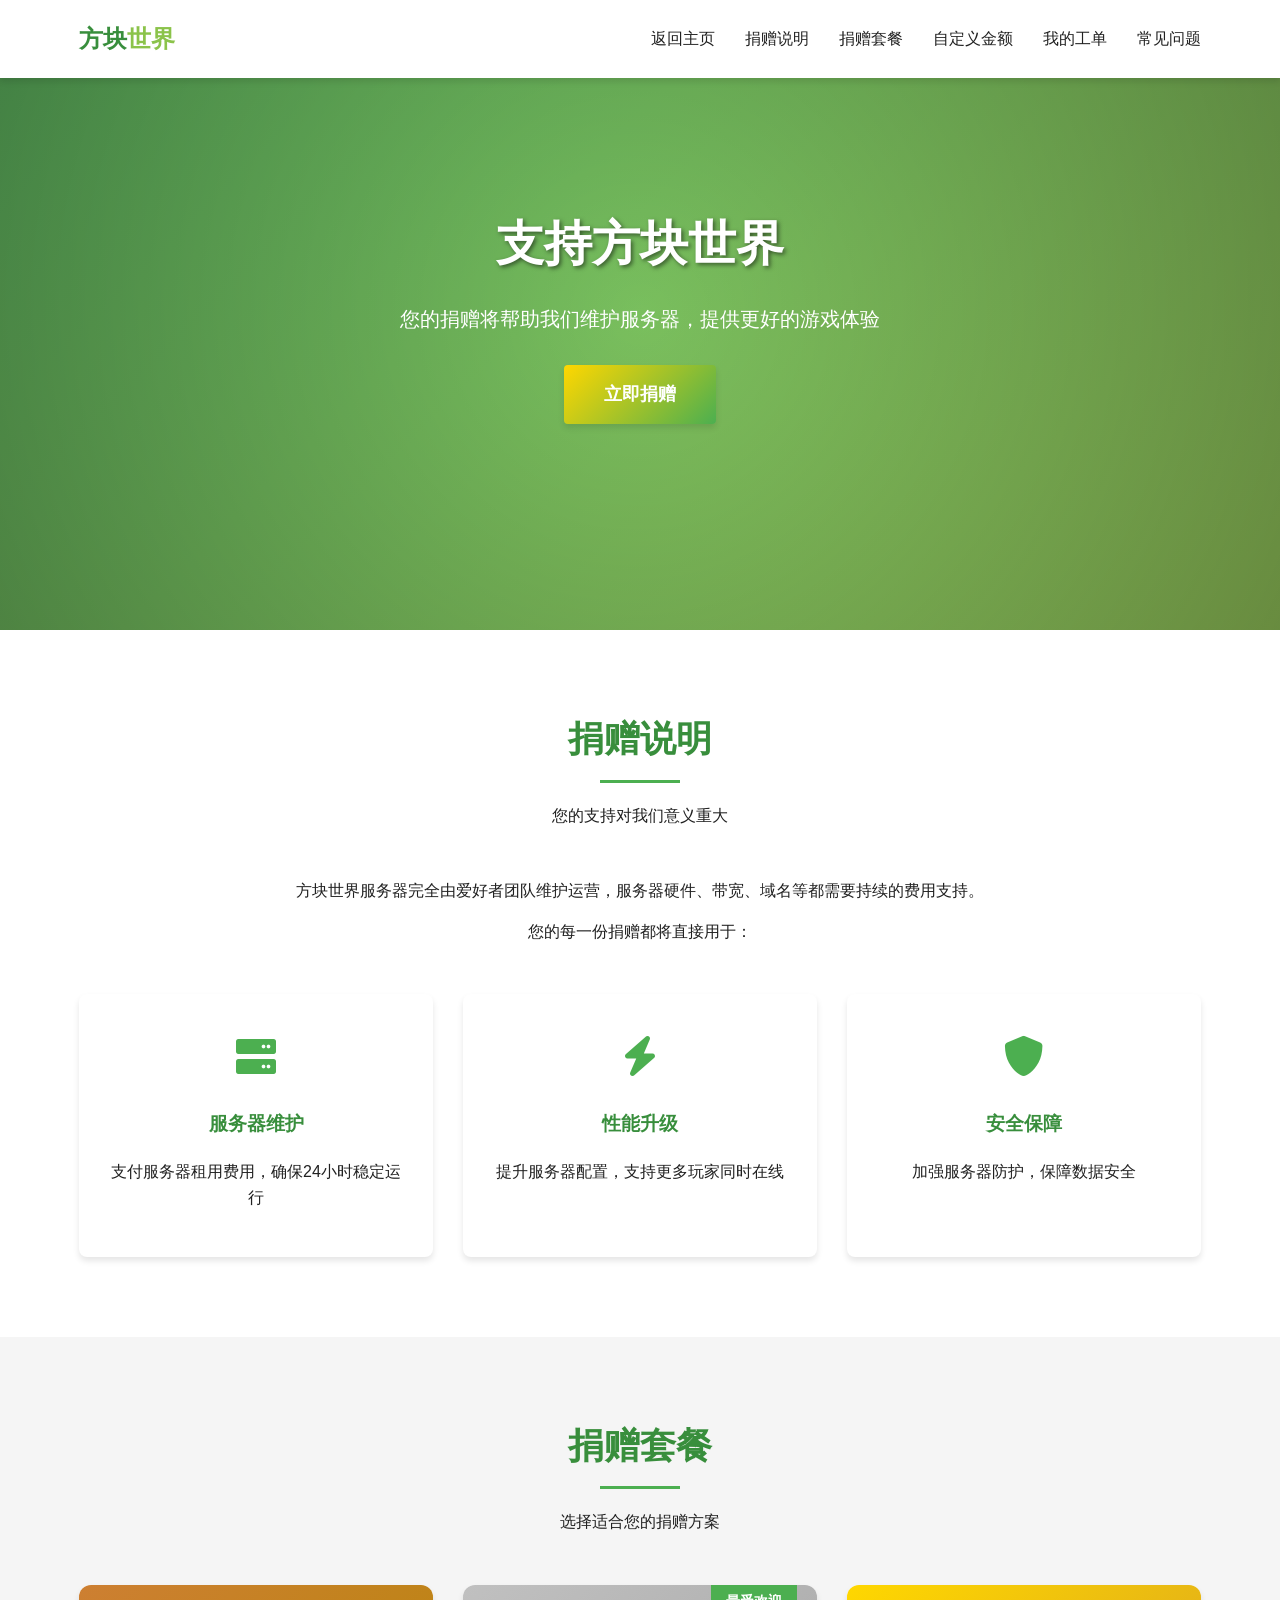
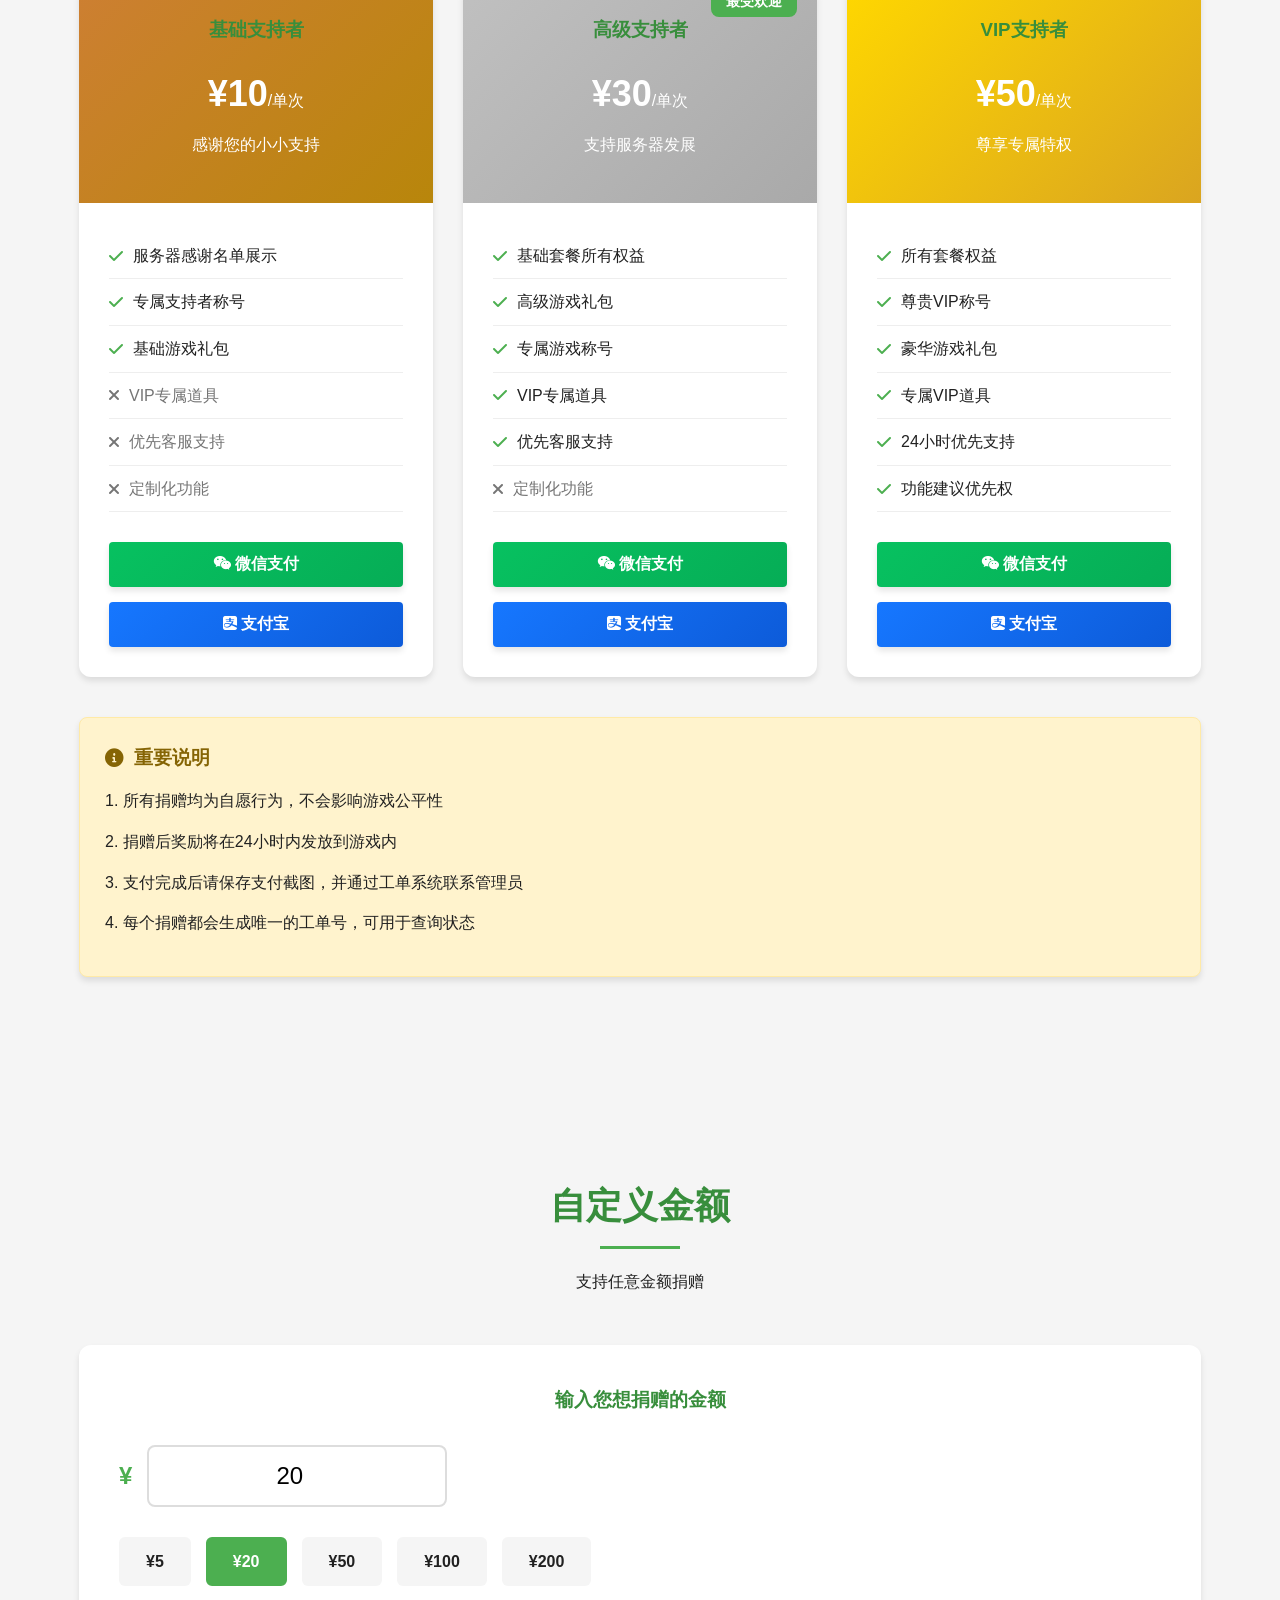
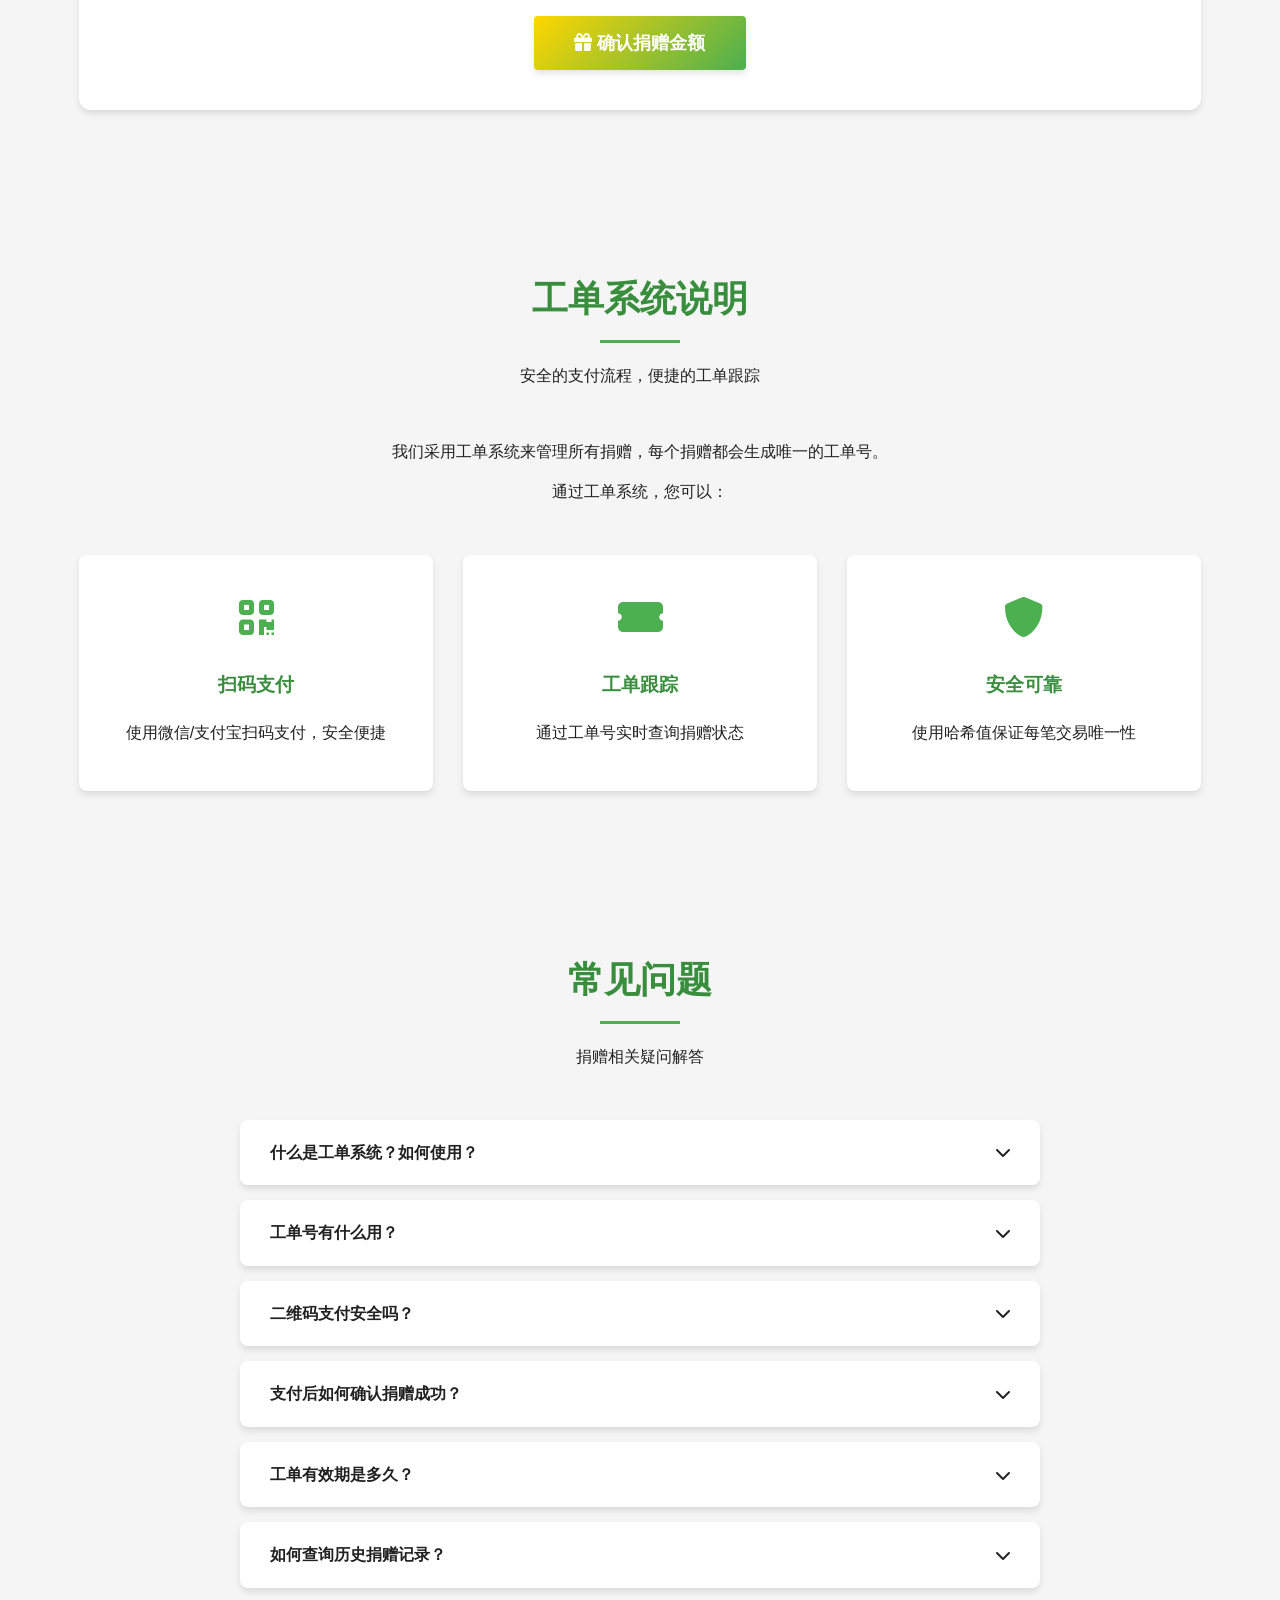
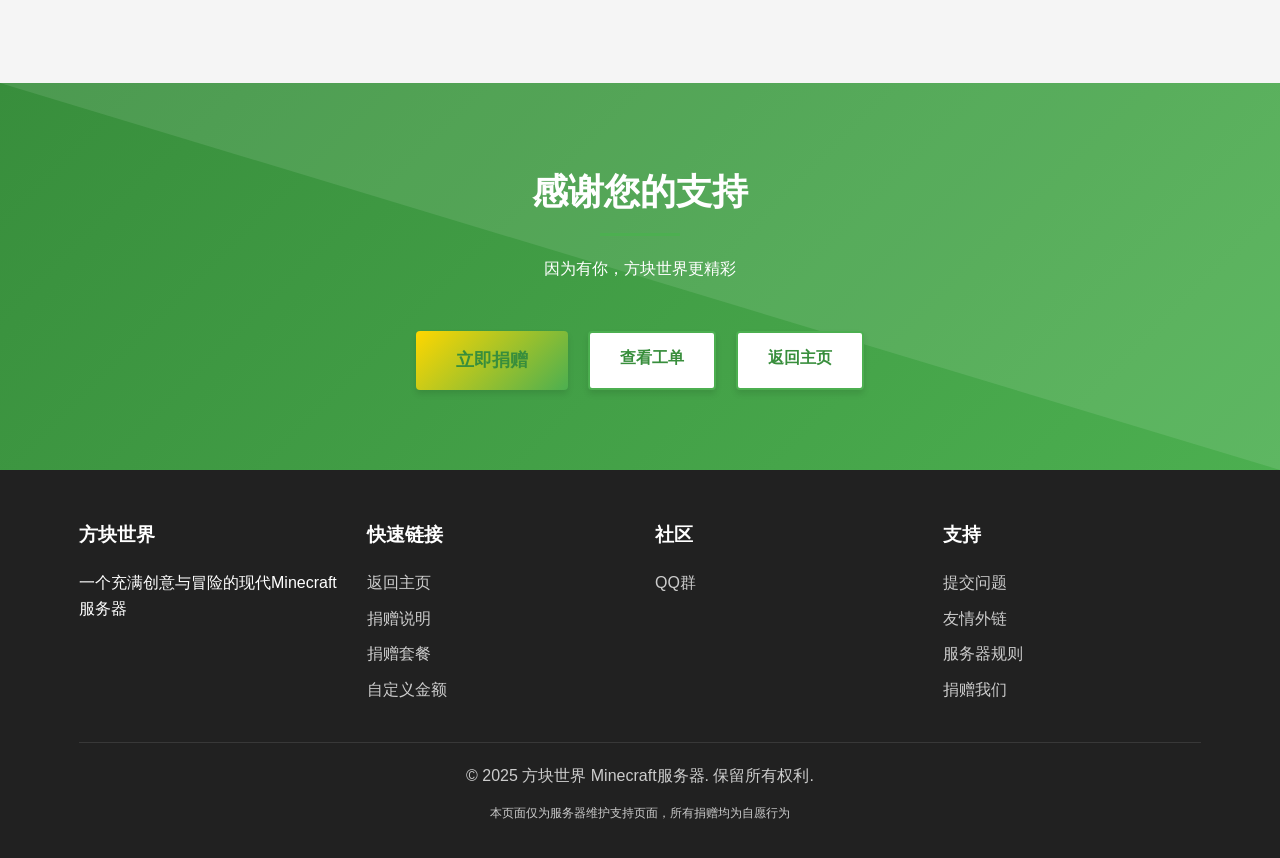
==== commit e99c15a5: "Update donate.html" ====
--- a/donate.html
+++ b/donate.html
@@ -19,6 +19,9 @@
             --gold-color: #FFD700;
             --silver-color: #C0C0C0;
             --bronze-color: #CD7F32;
+            --pending-color: #ff9800;
+            --success-color: #4caf50;
+            --failed-color: #f44336;
         }
         
         * {
@@ -96,6 +99,33 @@
             color: var(--primary-dark);
         }
         
+        .btn-payment {
+            display: inline-flex;
+            align-items: center;
+            justify-content: center;
+            padding: 15px 30px;
+            font-size: 18px;
+            font-weight: bold;
+            margin: 10px;
+            min-width: 200px;
+        }
+        
+        .btn-wechat {
+            background: linear-gradient(135deg, #07C160, #06AD56);
+        }
+        
+        .btn-alipay {
+            background: linear-gradient(135deg, #1677FF, #0D5BD9);
+        }
+        
+        .btn-wechat:hover {
+            background: linear-gradient(135deg, #06AD56, #059A4C);
+        }
+        
+        .btn-alipay:hover {
+            background: linear-gradient(135deg, #0D5BD9, #0A4BB8);
+        }
+        
         /* 导航栏 */
         header {
             background-color: var(--white);
@@ -424,48 +454,243 @@
             color: var(--text-light);
         }
         
-        /* 支付方式区域 */
-        .payment-methods {
+        .payment-buttons {
+            display: flex;
+            flex-wrap: wrap;
+            justify-content: center;
+            gap: 15px;
+            margin-top: 20px;
+        }
+        
+        .payment-buttons .btn {
+            flex: 1;
+            min-width: 150px;
+            padding: 12px 20px;
+        }
+        
+        /* 自定义金额区域 */
+        .custom-amount {
             background-color: var(--white);
-        }
-        
-        .methods-grid {
-            display: grid;
-            grid-template-columns: repeat(auto-fit, minmax(250px, 1fr));
-            gap: 30px;
+            padding: 40px;
+            border-radius: 12px;
             margin-top: 50px;
-        }
-        
-        .method-card {
-            background-color: var(--background);
-            padding: 30px;
+            box-shadow: var(--shadow);
+        }
+        
+        .amount-input-group {
+            display: flex;
+            align-items: center;
+            gap: 15px;
+            margin-bottom: 30px;
+            flex-wrap: wrap;
+        }
+        
+        .amount-input-group .currency {
+            font-size: 24px;
+            font-weight: bold;
+            color: var(--primary-color);
+        }
+        
+        .amount-input-group input {
+            flex: 1;
+            padding: 15px;
+            font-size: 24px;
+            border: 2px solid #ddd;
             border-radius: 8px;
             text-align: center;
+            min-width: 200px;
+            max-width: 300px;
+        }
+        
+        .amount-input-group input:focus {
+            outline: none;
+            border-color: var(--primary-color);
+            box-shadow: 0 0 0 3px rgba(76, 175, 80, 0.1);
+        }
+        
+        .quick-amounts {
+            display: flex;
+            gap: 15px;
+            flex-wrap: wrap;
+            margin-bottom: 30px;
+        }
+        
+        .quick-amount {
+            padding: 10px 25px;
+            background-color: var(--background);
+            border: 2px solid transparent;
+            border-radius: 6px;
+            cursor: pointer;
             transition: all 0.3s ease;
-            border: 2px solid transparent;
-        }
-        
-        .method-card:hover {
+            font-weight: 600;
+        }
+        
+        .quick-amount:hover {
+            background-color: var(--primary-light);
             border-color: var(--primary-color);
-            transform: translateY(-5px);
-        }
-        
-        .method-icon {
-            font-size: 48px;
-            margin-bottom: 20px;
-            color: var(--primary-color);
-        }
-        
-        .wechat-icon {
-            color: #07C160;
-        }
-        
-        .alipay-icon {
-            color: #1677FF;
-        }
-        
-        .qqpay-icon {
-            color: #12B7F5;
+        }
+        
+        .quick-amount.active {
+            background-color: var(--primary-color);
+            color: white;
+            border-color: var(--primary-color);
+        }
+        
+        /* 工单区域 */
+        .ticket-section {
+            background-color: var(--white);
+            padding: 40px;
+            border-radius: 12px;
+            margin-top: 50px;
+            box-shadow: var(--shadow);
+            display: none;
+        }
+        
+        .ticket-section.active {
+            display: block;
+            animation: fadeIn 0.5s ease;
+        }
+        
+        .ticket-header {
+            background: linear-gradient(135deg, var(--primary-color), var(--primary-dark));
+            color: white;
+            padding: 20px;
+            border-radius: 8px 8px 0 0;
+            text-align: center;
+            margin-bottom: 30px;
+        }
+        
+        .ticket-info {
+            background-color: var(--background);
+            padding: 25px;
+            border-radius: 8px;
+            margin-bottom: 30px;
+        }
+        
+        .ticket-row {
+            display: flex;
+            margin-bottom: 15px;
+            padding-bottom: 15px;
+            border-bottom: 1px solid #eee;
+        }
+        
+        .ticket-row:last-child {
+            margin-bottom: 0;
+            padding-bottom: 0;
+            border-bottom: none;
+        }
+        
+        .ticket-label {
+            font-weight: 600;
+            min-width: 120px;
+            color: var(--text-dark);
+        }
+        
+        .ticket-value {
+            color: var(--text-dark);
+            flex: 1;
+        }
+        
+        .ticket-hash {
+            font-family: monospace;
+            background-color: #333;
+            color: #fff;
+            padding: 5px 10px;
+            border-radius: 4px;
+            font-size: 14px;
+            word-break: break-all;
+        }
+        
+        .ticket-status {
+            display: inline-flex;
+            align-items: center;
+            padding: 5px 15px;
+            border-radius: 20px;
+            font-weight: 600;
+            font-size: 14px;
+        }
+        
+        .status-pending {
+            background-color: rgba(255, 152, 0, 0.1);
+            color: var(--pending-color);
+            border: 1px solid var(--pending-color);
+        }
+        
+        .status-success {
+            background-color: rgba(76, 175, 80, 0.1);
+            color: var(--success-color);
+            border: 1px solid var(--success-color);
+        }
+        
+        .status-failed {
+            background-color: rgba(244, 67, 54, 0.1);
+            color: var(--failed-color);
+            border: 1px solid var(--failed-color);
+        }
+        
+        /* 二维码支付区域 */
+        .qr-payment-section {
+            margin-top: 30px;
+            padding-top: 30px;
+            border-top: 1px solid #eee;
+        }
+        
+        .qr-payment-container {
+            display: flex;
+            flex-wrap: wrap;
+            gap: 30px;
+            justify-content: center;
+            align-items: flex-start;
+        }
+        
+        .qr-method {
+            text-align: center;
+            flex: 1;
+            min-width: 250px;
+            max-width: 300px;
+        }
+        
+        .qr-code {
+            width: 200px;
+            height: 200px;
+            margin: 15px auto;
+            background-color: white;
+            padding: 15px;
+            border-radius: 8px;
+            box-shadow: var(--shadow);
+        }
+        
+        .qr-code img {
+            width: 100%;
+            height: 100%;
+            object-fit: contain;
+        }
+        
+        .payment-instructions {
+            background-color: #fff8e1;
+            padding: 20px;
+            border-radius: 8px;
+            margin-top: 30px;
+            border-left: 4px solid #ffc107;
+        }
+        
+        .payment-instructions h4 {
+            color: #ff8f00;
+            margin-bottom: 10px;
+            display: flex;
+            align-items: center;
+        }
+        
+        .payment-instructions h4 i {
+            margin-right: 10px;
+        }
+        
+        .payment-instructions ol {
+            padding-left: 20px;
+        }
+        
+        .payment-instructions li {
+            margin-bottom: 8px;
         }
         
         /* 常见问题区域 */
@@ -724,6 +949,45 @@
             100% { transform: rotate(360deg) scale(1); }
         }
         
+        /* 工单历史记录 */
+        .ticket-history {
+            margin-top: 30px;
+            padding: 20px;
+            background-color: var(--background);
+            border-radius: 8px;
+            display: none;
+        }
+        
+        .ticket-history.active {
+            display: block;
+        }
+        
+        .history-item {
+            background-color: white;
+            padding: 15px;
+            margin-bottom: 10px;
+            border-radius: 6px;
+            border-left: 4px solid var(--primary-color);
+            transition: all 0.3s ease;
+        }
+        
+        .history-item:hover {
+            transform: translateX(5px);
+            box-shadow: var(--shadow);
+        }
+        
+        .history-item.pending {
+            border-left-color: var(--pending-color);
+        }
+        
+        .history-item.success {
+            border-left-color: var(--success-color);
+        }
+        
+        .history-item.failed {
+            border-left-color: var(--failed-color);
+        }
+        
         /* 响应式设计 */
         @media (max-width: 768px) {
             .nav-links {
@@ -776,7 +1040,7 @@
                 max-width: 300px;
             }
             
-            .benefits-grid, .plans-grid, .methods-grid {
+            .benefits-grid, .plans-grid {
                 grid-template-columns: 1fr;
             }
             
@@ -788,12 +1052,33 @@
                 padding: 60px 0;
             }
             
-            .benefit-card, .plan-card, .method-card {
+            .benefit-card, .plan-card {
                 padding: 20px;
             }
             
             .plan-price {
                 font-size: 30px;
+            }
+            
+            .custom-amount, .ticket-section {
+                padding: 20px;
+            }
+            
+            .amount-input-group {
+                flex-direction: column;
+                align-items: stretch;
+            }
+            
+            .amount-input-group input {
+                max-width: 100%;
+            }
+            
+            .payment-buttons {
+                flex-direction: column;
+            }
+            
+            .payment-buttons .btn {
+                min-width: 100%;
             }
             
             .back-to-top {
@@ -802,6 +1087,25 @@
                 width: 45px;
                 height: 45px;
             }
+            
+            .qr-payment-container {
+                flex-direction: column;
+                align-items: center;
+            }
+            
+            .qr-method {
+                width: 100%;
+                max-width: 100%;
+            }
+            
+            .ticket-row {
+                flex-direction: column;
+            }
+            
+            .ticket-label {
+                min-width: auto;
+                margin-bottom: 5px;
+            }
         }
         
         @media (max-width: 480px) {
@@ -833,6 +1137,15 @@
             
             .faq-item.active .faq-answer {
                 padding: 15px 20px;
+            }
+            
+            .ticket-row {
+                flex-direction: column;
+            }
+            
+            .ticket-label {
+                min-width: auto;
+                margin-bottom: 5px;
             }
         }
         
@@ -860,6 +1173,42 @@
         
         .donate-btn:hover {
             background: linear-gradient(135deg, var(--primary-color), var(--gold-color));
+        }
+        
+        /* 模态框 */
+        .modal {
+            display: none;
+            position: fixed;
+            top: 0;
+            left: 0;
+            width: 100%;
+            height: 100%;
+            background-color: rgba(0,0,0,0.7);
+            z-index: 10000;
+            align-items: center;
+            justify-content: center;
+        }
+        
+        .modal-content {
+            background-color: white;
+            padding: 40px;
+            border-radius: 12px;
+            max-width: 500px;
+            width: 90%;
+            position: relative;
+            max-height: 90vh;
+            overflow-y: auto;
+        }
+        
+        .close-modal {
+            position: absolute;
+            top: 15px;
+            right: 15px;
+            background: none;
+            border: none;
+            font-size: 24px;
+            cursor: pointer;
+            color: #666;
         }
     </style>
     <link rel="stylesheet" href="https://cdnjs.cloudflare.com/ajax/libs/font-awesome/6.0.0/css/all.min.css">
@@ -882,7 +1231,8 @@
                     <li><a href="index.html">返回主页</a></li>
                     <li><a href="#intro">捐赠说明</a></li>
                     <li><a href="#plans">捐赠套餐</a></li>
-                    <li><a href="#payment">支付方式</a></li>
+                    <li><a href="#custom">自定义金额</a></li>
+                    <li><a href="#ticket">我的工单</a></li>
                     <li><a href="#faq">常见问题</a></li>
                 </ul>
                 <div class="mobile-menu">☰</div>
@@ -959,7 +1309,14 @@
                             <li class="disabled"><i class="fas fa-times"></i> 优先客服支持</li>
                             <li class="disabled"><i class="fas fa-times"></i> 定制化功能</li>
                         </ul>
-                        <button class="btn" onclick="selectPlan('basic')">选择此方案</button>
+                        <div class="payment-buttons">
+                            <button class="btn btn-wechat" onclick="initiatePayment('basic', '微信支付')">
+                                <i class="fab fa-weixin"></i> 微信支付
+                            </button>
+                            <button class="btn btn-alipay" onclick="initiatePayment('basic', '支付宝')">
+                                <i class="fab fa-alipay"></i> 支付宝
+                            </button>
+                        </div>
                     </div>
                 </div>
                 
@@ -980,7 +1337,14 @@
                             <li><i class="fas fa-check"></i> 优先客服支持</li>
                             <li class="disabled"><i class="fas fa-times"></i> 定制化功能</li>
                         </ul>
-                        <button class="btn" onclick="selectPlan('premium')">选择此方案</button>
+                        <div class="payment-buttons">
+                            <button class="btn btn-wechat" onclick="initiatePayment('premium', '微信支付')">
+                                <i class="fab fa-weixin"></i> 微信支付
+                            </button>
+                            <button class="btn btn-alipay" onclick="initiatePayment('premium', '支付宝')">
+                                <i class="fab fa-alipay"></i> 支付宝
+                            </button>
+                        </div>
                     </div>
                 </div>
                 
@@ -1000,7 +1364,14 @@
                             <li><i class="fas fa-check"></i> 24小时优先支持</li>
                             <li><i class="fas fa-check"></i> 功能建议优先权</li>
                         </ul>
-                        <button class="btn" onclick="selectPlan('vip')">选择此方案</button>
+                        <div class="payment-buttons">
+                            <button class="btn btn-wechat" onclick="initiatePayment('vip', '微信支付')">
+                                <i class="fab fa-weixin"></i> 微信支付
+                            </button>
+                            <button class="btn btn-alipay" onclick="initiatePayment('vip', '支付宝')">
+                                <i class="fab fa-alipay"></i> 支付宝
+                            </button>
+                        </div>
                     </div>
                 </div>
             </div>
@@ -1009,48 +1380,167 @@
                 <h3><i class="fas fa-info-circle"></i> 重要说明</h3>
                 <p>1. 所有捐赠均为自愿行为，不会影响游戏公平性</p>
                 <p>2. 捐赠后奖励将在24小时内发放到游戏内</p>
-                <p>3. 如需定制捐赠金额或长期支持，请联系管理员</p>
-                <p>4. 捐赠后请务必在备注中留下您的游戏ID</p>
+                <p>3. 支付完成后请保存支付截图，并通过工单系统联系管理员</p>
+                <p>4. 每个捐赠都会生成唯一的工单号，可用于查询状态</p>
             </div>
         </div>
     </section>
 
-    <!-- 支付方式 -->
-    <section class="payment-methods" id="payment">
+    <!-- 自定义金额 -->
+    <section class="donate-plans" id="custom">
         <div class="container">
             <div class="section-title">
-                <h2>支付方式</h2>
-                <p>选择您方便的支付方式</p>
+                <h2>自定义金额</h2>
+                <p>支持任意金额捐赠</p>
             </div>
             
-            <div class="methods-grid">
-                <div class="method-card">
-                    <div class="method-icon wechat-icon"><i class="fab fa-weixin"></i></div>
-                    <h3>微信支付</h3>
-                    <p>扫描二维码完成支付</p>
-                    <button class="btn btn-secondary" onclick="showQRCode('wechat')">查看二维码</button>
-                </div>
+            <div class="custom-amount">
+                <h3 style="text-align: center; margin-bottom: 30px;">输入您想捐赠的金额</h3>
                 
-                <div class="method-card">
-                    <div class="method-icon alipay-icon"><i class="fab fa-alipay"></i></div>
-                    <h3>支付宝</h3>
-                    <p>扫码或转账支付</p>
-                    <button class="btn btn-secondary" onclick="showQRCode('alipay')">查看二维码</button>
+                <div class="amount-input-group">
+                    <span class="currency">¥</span>
+                    <input type="number" id="customAmount" min="1" max="1000" step="1" value="20" placeholder="输入金额">
                 </div>
                 
-                <div class="method-card">
-                    <div class="method-icon qqpay-icon"><i class="fab fa-qq"></i></div>
-                    <h3>QQ钱包</h3>
-                    <p>支持QQ钱包支付</p>
-                    <button class="btn btn-secondary" onclick="showQRCode('qqpay')">查看二维码</button>
+                <div class="quick-amounts">
+                    <div class="quick-amount" data-amount="5" onclick="setCustomAmount(5)">¥5</div>
+                    <div class="quick-amount" data-amount="20" onclick="setCustomAmount(20)">¥20</div>
+                    <div class="quick-amount" data-amount="50" onclick="setCustomAmount(50)">¥50</div>
+                    <div class="quick-amount" data-amount="100" onclick="setCustomAmount(100)">¥100</div>
+                    <div class="quick-amount" data-amount="200" onclick="setCustomAmount(200)">¥200</div>
+                </div>
+                
+                <div style="text-align: center;">
+                    <button class="btn donate-btn" onclick="confirmCustomAmount()">
+                        <i class="fas fa-gift"></i> 确认捐赠金额
+                    </button>
                 </div>
             </div>
             
-            <div style="text-align: center; margin-top: 40px;">
-                <div id="qrcode-container" style="display: none;">
-                    <img id="qrcode-image" src="" alt="支付二维码" style="max-width: 300px; margin: 20px auto; display: block; border: 1px solid #ddd; border-radius: 8px;">
-                    <p id="qrcode-instruction" style="margin-top: 15px;"></p>
-                    <button class="btn" onclick="hideQRCode()" style="margin-top: 20px;">关闭</button>
+            <!-- 工单区域 -->
+            <div class="ticket-section" id="ticketSection">
+                <div class="ticket-header">
+                    <h3><i class="fas fa-file-invoice"></i> 捐赠工单</h3>
+                    <p>请完成支付并在QQ群联系管理员</p>
+                </div>
+                
+                <div class="ticket-info">
+                    <div class="ticket-row">
+                        <div class="ticket-label">工单号：</div>
+                        <div class="ticket-value">
+                            <div class="ticket-hash" id="ticketHash">DON-20250001-ABC123</div>
+                        </div>
+                    </div>
+                    <div class="ticket-row">
+                        <div class="ticket-label">捐赠类型：</div>
+                        <div class="ticket-value" id="ticketType">自定义金额</div>
+                    </div>
+                    <div class="ticket-row">
+                        <div class="ticket-label">捐赠金额：</div>
+                        <div class="ticket-value" id="ticketAmount">¥20</div>
+                    </div>
+                    <div class="ticket-row">
+                        <div class="ticket-label">状态：</div>
+                        <div class="ticket-value">
+                            <span class="ticket-status status-pending" id="ticketStatus">
+                                <i class="fas fa-clock"></i> 等待支付
+                            </span>
+                        </div>
+                    </div>
+                    <div class="ticket-row">
+                        <div class="ticket-label">创建时间：</div>
+                        <div class="ticket-value" id="ticketTime">2025-01-01 12:00:00</div>
+                    </div>
+                    <div class="ticket-row">
+                        <div class="ticket-label">有效期：</div>
+                        <div class="ticket-value" id="ticketExpiry">24小时（支付后）</div>
+                    </div>
+                </div>
+                
+                <!-- 二维码支付区域 -->
+                <div class="qr-payment-section" id="qrPaymentSection">
+                    <h4 style="text-align: center; margin-bottom: 20px;">请选择支付方式并扫码支付</h4>
+                    
+                    <div class="qr-payment-container">
+                        <div class="qr-method">
+                            <h4><i class="fab fa-weixin wechat-icon"></i> 微信支付</h4>
+                            <p>使用微信扫描二维码支付</p>
+                            <div class="qr-code">
+                                <img id="wechatQrCode" src="https://api.qrserver.com/v1/create-qr-code/?size=200x200&data=微信支付示例" alt="微信支付二维码">
+                            </div>
+                            <p style="color: var(--text-light); font-size: 14px;">长按识别二维码</p>
+                        </div>
+                        
+                        <div class="qr-method">
+                            <h4><i class="fab fa-alipay alipay-icon"></i> 支付宝</h4>
+                            <p>使用支付宝扫描二维码支付</p>
+                            <div class="qr-code">
+                                <img id="alipayQrCode" src="https://api.qrserver.com/v1/create-qr-code/?size=200x200&data=支付宝支付示例" alt="支付宝支付二维码">
+                            </div>
+                            <p style="color: var(--text-light); font-size: 14px;">长按识别二维码</p>
+                        </div>
+                    </div>
+                    
+                    <div class="payment-instructions">
+                        <h4><i class="fas fa-lightbulb"></i> 支付操作指引：</h4>
+                        <ol>
+                            <li>使用微信或支付宝扫描上方二维码</li>
+                            <li>在支付页面确认金额为 <strong id="paymentAmountDisplay">¥20</strong></li>
+                            <li>完成支付并保存支付成功截图</li>
+                            <li>在QQ群中联系管理员，提供工单号和支付截图</li>
+                            <li>管理员确认后，奖励将在24小时内发放</li>
+                        </ol>
+                    </div>
+                </div>
+                
+                <div style="text-align: center; margin-top: 30px;">
+                    <button class="btn btn-secondary" onclick="cancelTicket()">
+                        <i class="fas fa-times"></i> 取消工单
+                    </button>
+                    <button class="btn" onclick="checkPaymentStatus()" style="margin-left: 15px;">
+                        <i class="fas fa-sync-alt"></i> 检查支付状态
+                    </button>
+                </div>
+                
+                <!-- 工单历史记录 -->
+                <div class="ticket-history" id="ticketHistory">
+                    <h4><i class="fas fa-history"></i> 历史工单</h4>
+                    <div id="historyList">
+                        <!-- 动态生成历史记录 -->
+                    </div>
+                </div>
+            </div>
+        </div>
+    </section>
+
+    <!-- 支付链接说明 -->
+    <section class="donate-intro" style="background-color: var(--background);">
+        <div class="container">
+            <div class="section-title">
+                <h2>工单系统说明</h2>
+                <p>安全的支付流程，便捷的工单跟踪</p>
+            </div>
+            
+            <div class="intro-content">
+                <p>我们采用工单系统来管理所有捐赠，每个捐赠都会生成唯一的工单号。</p>
+                <p>通过工单系统，您可以：</p>
+            </div>
+            
+            <div class="benefits-grid">
+                <div class="benefit-card">
+                    <div class="benefit-icon"><i class="fas fa-qrcode"></i></div>
+                    <h3>扫码支付</h3>
+                    <p>使用微信/支付宝扫码支付，安全便捷</p>
+                </div>
+                <div class="benefit-card">
+                    <div class="benefit-icon"><i class="fas fa-ticket-alt"></i></div>
+                    <h3>工单跟踪</h3>
+                    <p>通过工单号实时查询捐赠状态</p>
+                </div>
+                <div class="benefit-card">
+                    <div class="benefit-icon"><i class="fas fa-shield-alt"></i></div>
+                    <h3>安全可靠</h3>
+                    <p>使用哈希值保证每笔交易唯一性</p>
                 </div>
             </div>
         </div>
@@ -1067,61 +1557,61 @@
             <div class="faq-container">
                 <div class="faq-item">
                     <div class="faq-question">
-                        捐赠后多久能收到奖励？
+                        什么是工单系统？如何使用？
                         <i class="fas fa-chevron-down"></i>
                     </div>
                     <div class="faq-answer">
-                        <p>一般情况下，奖励会在捐赠后的24小时内发放。如果您在48小时后仍未收到奖励，请联系QQ群管理员并提供支付截图。</p>
+                        <p>工单系统为每笔捐赠生成唯一的跟踪编号。当您选择捐赠方案后，系统会自动创建工单，显示支付二维码和工单号。支付完成后，通过工单号联系管理员处理。</p>
                     </div>
                 </div>
                 
                 <div class="faq-item">
                     <div class="faq-question">
-                        捐赠会影响游戏平衡吗？
+                        工单号有什么用？
                         <i class="fas fa-chevron-down"></i>
                     </div>
                     <div class="faq-answer">
-                        <p>不会。所有捐赠奖励均为装饰性、便利性或小额道具，不会破坏游戏平衡。服务器坚持公平游戏原则。</p>
+                        <p>工单号是您捐赠的唯一标识，用于：1) 查询捐赠状态 2) 联系管理员时提供凭证 3) 跟踪奖励发放进度 4) 解决支付问题。</p>
                     </div>
                 </div>
                 
                 <div class="faq-item">
                     <div class="faq-question">
-                        可以自定义捐赠金额吗？
+                        二维码支付安全吗？
                         <i class="fas fa-chevron-down"></i>
                     </div>
                     <div class="faq-answer">
-                        <p>可以。如果您想捐赠其他金额，可以选择最接近的套餐支付，然后在备注中说明。或者直接联系管理员进行自定义捐赠。</p>
+                        <p>所有支付二维码都直接链接到官方支付平台（微信/支付宝），我们不会存储您的支付信息。每个二维码都是临时生成的，有效期为24小时。</p>
                     </div>
                 </div>
                 
                 <div class="faq-item">
                     <div class="faq-question">
-                        捐赠支持退款吗？
+                        支付后如何确认捐赠成功？
                         <i class="fas fa-chevron-down"></i>
                     </div>
                     <div class="faq-answer">
-                        <p>由于数字奖励的特殊性，原则上不支持退款。但在特殊情况下（如支付错误等），可以联系管理员协商解决。</p>
+                        <p>支付平台会显示支付成功页面，请务必截图保存。然后在QQ群中联系管理员，提供工单号和支付截图。您也可以通过工单系统的"检查支付状态"功能查询。</p>
                     </div>
                 </div>
                 
                 <div class="faq-item">
                     <div class="faq-question">
-                        捐赠有发票或收据吗？
+                        工单有效期是多久？
                         <i class="fas fa-chevron-down"></i>
                     </div>
                     <div class="faq-answer">
-                        <p>作为个人爱好项目，我们无法提供正式发票。但可以提供支付记录截图作为凭证。</p>
+                        <p>工单创建后有效期为24小时。如果在有效期内未完成支付，工单将自动关闭。支付完成后，工单会保留30天供查询。</p>
                     </div>
                 </div>
                 
                 <div class="faq-item">
                     <div class="faq-question">
-                        如何确认捐赠已成功？
+                        如何查询历史捐赠记录？
                         <i class="fas fa-chevron-down"></i>
                     </div>
                     <div class="faq-answer">
-                        <p>支付成功后，请截图保存支付凭证。您也可以在QQ群中联系管理员确认，我们会定期在群公告中更新捐赠名单。</p>
+                        <p>系统会保存您的捐赠记录（存储在浏览器本地）。在工单页面下方可以查看历史工单记录，包括捐赠金额、时间和状态。</p>
                     </div>
                 </div>
             </div>
@@ -1137,6 +1627,7 @@
             </div>
             <div class="join-buttons">
                 <a href="#plans" class="btn donate-btn">立即捐赠</a>
+                <a href="#ticketSection" class="btn btn-secondary" onclick="showTicketHistory()">查看工单</a>
                 <a href="index.html" class="btn btn-secondary">返回主页</a>
             </div>
         </div>
@@ -1156,7 +1647,7 @@
                         <li><a href="index.html">返回主页</a></li>
                         <li><a href="#intro">捐赠说明</a></li>
                         <li><a href="#plans">捐赠套餐</a></li>
-                        <li><a href="#payment">支付方式</a></li>
+                        <li><a href="#custom">自定义金额</a></li>
                     </ul>
                 </div>
                 <div class="footer-column">
@@ -1185,16 +1676,13 @@
     <!-- 返回顶部按钮 -->
     <button class="back-to-top" id="backToTop">↑</button>
 
-    <!-- 捐赠确认模态框 -->
-    <div class="modal" id="donateModal" style="display: none; position: fixed; top: 0; left: 0; width: 100%; height: 100%; background-color: rgba(0,0,0,0.7); z-index: 10000; align-items: center; justify-content: center;">
-        <div style="background-color: white; padding: 40px; border-radius: 12px; max-width: 500px; width: 90%; position: relative;">
-            <h3 id="modalTitle" style="margin-bottom: 20px;"></h3>
-            <p id="modalDescription" style="margin-bottom: 30px;"></p>
-            <div style="display: flex; gap: 15px; justify-content: center;">
-                <button class="btn" onclick="proceedToPayment()">确认支付</button>
-                <button class="btn btn-secondary" onclick="closeModal()">取消</button>
+    <!-- 支付处理模态框 -->
+    <div class="modal" id="paymentModal">
+        <div class="modal-content">
+            <button class="close-modal" onclick="closePaymentModal()">×</button>
+            <div id="modalContent">
+                <!-- 动态内容 -->
             </div>
-            <button onclick="closeModal()" style="position: absolute; top: 15px; right: 15px; background: none; border: none; font-size: 24px; cursor: pointer; color: #666;">×</button>
         </div>
     </div>
 
@@ -1208,6 +1696,12 @@
                     checkScroll(); // 初始检查滚动位置
                 }, 500);
             }
+            
+            // 设置默认快速金额
+            setCustomAmount(20);
+            
+            // 加载历史工单
+            loadTicketHistory();
         });
         
         // 移动端菜单切换
@@ -1332,92 +1826,453 @@
             });
         });
         
-        // 套餐选择功能
-        let selectedPlan = null;
-        const plans = {
-            basic: {
-                title: "基础支持者",
-                price: "10元",
-                description: "感谢您对服务器的支持！"
-            },
-            premium: {
-                title: "高级支持者", 
-                price: "30元",
-                description: "您的支持将帮助我们提升服务器性能！"
-            },
-            vip: {
-                title: "VIP支持者",
-                price: "50元",
-                description: "感谢您的慷慨支持！"
-            }
+        // 当前工单信息
+        let currentTicket = {
+            id: '',
+            type: '', // basic, premium, vip, custom
+            amount: 0,
+            planName: '',
+            status: 'pending', // pending, paid, completed, cancelled
+            createdAt: null,
+            hash: '',
+            paymentMethod: ''
         };
         
-        function selectPlan(planType) {
-            selectedPlan = planType;
-            const plan = plans[planType];
-            
-            document.getElementById('modalTitle').textContent = `确认捐赠：${plan.title}`;
-            document.getElementById('modalDescription').textContent = `您选择了${plan.title}套餐，捐赠金额为${plan.price}。${plan.description}`;
-            
-            document.getElementById('donateModal').style.display = 'flex';
-        }
-        
-        function closeModal() {
-            document.getElementById('donateModal').style.display = 'none';
-            selectedPlan = null;
-        }
-        
-        function proceedToPayment() {
-            if (selectedPlan) {
-                alert(`感谢您的捐赠！请选择支付方式完成${plans[selectedPlan].price}的支付。\n\n支付后请在QQ群联系管理员，并提供支付截图和游戏ID。`);
-                closeModal();
-                // 滚动到支付方式区域
-                document.getElementById('payment').scrollIntoView({ behavior: 'smooth' });
-            }
-        }
-        
-        // 支付二维码显示功能
-        function showQRCode(paymentType) {
-            const container = document.getElementById('qrcode-container');
-            const image = document.getElementById('qrcode-image');
-            const instruction = document.getElementById('qrcode-instruction');
-            
-            // 这里应该使用真实的二维码图片URL
-            // 示例使用占位符，实际使用时需要替换为真实的二维码图片
-            const qrCodes = {
-                wechat: {
-                    image: 'https://via.placeholder.com/300x300/07C160/FFFFFF?text=微信支付二维码',
-                    text: '请使用微信扫描上方二维码完成支付'
-                },
-                alipay: {
-                    image: 'https://via.placeholder.com/300x300/1677FF/FFFFFF?text=支付宝二维码',
-                    text: '请使用支付宝扫描上方二维码完成支付'
-                },
-                qqpay: {
-                    image: 'https://via.placeholder.com/300x300/12B7F5/FFFFFF?text=QQ支付二维码',
-                    text: '请使用QQ扫描上方二维码完成支付'
+        // 套餐支付
+        function initiatePayment(planType, paymentMethod) {
+            const plans = {
+                basic: { name: '基础支持者', amount: 10 },
+                premium: { name: '高级支持者', amount: 30 },
+                vip: { name: 'VIP支持者', amount: 50 }
+            };
+            
+            if (plans[planType]) {
+                createTicket(planType, plans[planType].name, plans[planType].amount, paymentMethod);
+            }
+        }
+        
+        // 自定义金额设置
+        function setCustomAmount(amount) {
+            document.getElementById('customAmount').value = amount;
+            
+            // 更新快速金额按钮状态
+            document.querySelectorAll('.quick-amount').forEach(btn => {
+                if (parseInt(btn.getAttribute('data-amount')) === amount) {
+                    btn.classList.add('active');
+                } else {
+                    btn.classList.remove('active');
                 }
+            });
+        }
+        
+        // 确认自定义金额
+        function confirmCustomAmount() {
+            const amountInput = document.getElementById('customAmount');
+            let amount = parseInt(amountInput.value);
+            
+            // 验证金额
+            if (isNaN(amount) || amount < 1) {
+                showNotification('请输入有效的捐赠金额！', 'error');
+                amountInput.focus();
+                return;
+            }
+            
+            if (amount > 1000) {
+                showNotification('单次捐赠金额不能超过1000元！', 'warning');
+                amountInput.value = 1000;
+                amount = 1000;
+            }
+            
+            // 创建自定义金额工单
+            createTicket('custom', '自定义金额', amount, null);
+        }
+        
+        // 创建工单
+        function createTicket(type, planName, amount, paymentMethod) {
+            // 生成唯一ID和哈希
+            const ticketId = 'DON-' + Date.now();
+            const hash = generateHash(ticketId + amount + Date.now());
+            
+            // 更新当前工单信息
+            currentTicket = {
+                id: ticketId,
+                type: type,
+                amount: amount,
+                planName: planName,
+                status: 'pending',
+                createdAt: new Date(),
+                hash: hash,
+                paymentMethod: paymentMethod
             };
             
-            if (qrCodes[paymentType]) {
-                image.src = qrCodes[paymentType].image;
-                instruction.textContent = qrCodes[paymentType].text;
-                container.style.display = 'block';
+            // 更新页面显示
+            updateTicketDisplay();
+            
+            // 显示工单区域
+            const ticketSection = document.getElementById('ticketSection');
+            ticketSection.classList.add('active');
+            
+            // 生成支付二维码
+            generatePaymentQRCodes();
+            
+            // 保存工单到历史记录
+            saveTicketToHistory();
+            
+            // 滚动到工单区域
+            setTimeout(() => {
+                ticketSection.scrollIntoView({ behavior: 'smooth' });
+            }, 300);
+            
+            // 显示成功消息
+            showNotification(`工单创建成功！工单号: ${ticketId}`, 'success');
+        }
+        
+        // 更新工单显示
+        function updateTicketDisplay() {
+            document.getElementById('ticketHash').textContent = currentTicket.hash;
+            document.getElementById('ticketType').textContent = currentTicket.planName;
+            document.getElementById('ticketAmount').textContent = '¥' + currentTicket.amount;
+            document.getElementById('paymentAmountDisplay').textContent = '¥' + currentTicket.amount;
+            
+            const now = new Date();
+            document.getElementById('ticketTime').textContent = formatDateTime(now);
+            document.getElementById('ticketExpiry').textContent = '24小时（支付后）';
+            
+            // 更新状态显示
+            updateTicketStatusDisplay();
+        }
+        
+        // 更新工单状态显示
+        function updateTicketStatusDisplay() {
+            const statusElement = document.getElementById('ticketStatus');
+            
+            switch(currentTicket.status) {
+                case 'pending':
+                    statusElement.className = 'ticket-status status-pending';
+                    statusElement.innerHTML = '<i class="fas fa-clock"></i> 等待支付';
+                    break;
+                case 'paid':
+                    statusElement.className = 'ticket-status status-success';
+                    statusElement.innerHTML = '<i class="fas fa-check-circle"></i> 已支付';
+                    break;
+                case 'completed':
+                    statusElement.className = 'ticket-status status-success';
+                    statusElement.innerHTML = '<i class="fas fa-check-circle"></i> 已完成';
+                    break;
+                case 'cancelled':
+                    statusElement.className = 'ticket-status status-failed';
+                    statusElement.innerHTML = '<i class="fas fa-times-circle"></i> 已取消';
+                    break;
+            }
+        }
+        
+        // 生成支付二维码
+        function generatePaymentQRCodes() {
+            const amount = currentTicket.amount;
+            const ticketId = currentTicket.id;
+            
+            // 生成微信支付二维码（示例URL）
+            const wechatPayUrl = `https://pay.weixin.qq.com/pay?amount=${amount * 100}&desc=方块世界捐赠-${ticketId}&trade_no=${ticketId}`;
+            const wechatQRCodeUrl = `https://api.qrserver.com/v1/create-qr-code/?size=200x200&data=${encodeURIComponent(wechatPayUrl)}`;
+            document.getElementById('wechatQrCode').src = wechatQRCodeUrl;
+            
+            // 生成支付宝支付二维码（示例URL）
+            const alipayUrl = `https://shenghuo.alipay.com/pay?amount=${amount}&desc=方块世界捐赠-${ticketId}&trade_no=${ticketId}`;
+            const alipayQRCodeUrl = `https://api.qrserver.com/v1/create-qr-code/?size=200x200&data=${encodeURIComponent(alipayUrl)}`;
+            document.getElementById('alipayQrCode').src = alipayQRCodeUrl;
+        }
+        
+        // 检查支付状态（模拟）
+        function checkPaymentStatus() {
+            // 模拟支付检查
+            // 在实际应用中，这里应该调用后端API检查支付状态
+            
+            const random = Math.random();
+            if (random > 0.7 && currentTicket.status === 'pending') {
+                // 模拟支付成功
+                currentTicket.status = 'paid';
+                updateTicketStatusDisplay();
+                saveTicketToHistory();
+                showNotification('支付状态已更新：支付成功！', 'success');
                 
-                // 滚动到二维码区域
-                container.scrollIntoView({ behavior: 'smooth', block: 'center' });
-            }
-        }
-        
-        function hideQRCode() {
-            document.getElementById('qrcode-container').style.display = 'none';
+                // 模拟5秒后完成处理
+                setTimeout(() => {
+                    currentTicket.status = 'completed';
+                    updateTicketStatusDisplay();
+                    saveTicketToHistory();
+                    showNotification('捐赠处理完成！奖励将在24小时内发放。', 'success');
+                }, 5000);
+            } else {
+                showNotification('支付状态：等待支付中...', 'info');
+            }
+        }
+        
+        // 取消工单
+        function cancelTicket() {
+            if (confirm('确定要取消这个工单吗？')) {
+                currentTicket.status = 'cancelled';
+                updateTicketStatusDisplay();
+                saveTicketToHistory();
+                showNotification('工单已取消', 'info');
+                
+                // 3秒后隐藏工单区域
+                setTimeout(() => {
+                    document.getElementById('ticketSection').classList.remove('active');
+                }, 3000);
+            }
+        }
+        
+        // 生成哈希值
+        function generateHash(str) {
+            let hash = 0;
+            for (let i = 0; i < str.length; i++) {
+                const char = str.charCodeAt(i);
+                hash = ((hash << 5) - hash) + char;
+                hash = hash & hash; // 转换为32位整数
+            }
+            // 转换为16进制并取前12位
+            const hex = Math.abs(hash).toString(16).substring(0, 12).toUpperCase();
+            return `DON-${currentTicket.id.substring(4, 8)}-${hex}`;
+        }
+        
+        // 保存工单到历史记录
+        function saveTicketToHistory() {
+            // 获取现有历史记录
+            let history = JSON.parse(localStorage.getItem('donateTicketHistory') || '[]');
+            
+            // 查找是否已存在相同ID的工单
+            const existingIndex = history.findIndex(ticket => ticket.id === currentTicket.id);
+            
+            if (existingIndex !== -1) {
+                // 更新现有工单
+                history[existingIndex] = {...currentTicket};
+            } else {
+                // 添加新工单
+                history.push({...currentTicket});
+            }
+            
+            // 保存到localStorage
+            localStorage.setItem('donateTicketHistory', JSON.stringify(history));
+            
+            // 更新历史记录显示
+            loadTicketHistory();
+        }
+        
+        // 加载历史工单
+        function loadTicketHistory() {
+            const history = JSON.parse(localStorage.getItem('donateTicketHistory') || '[]');
+            const historyList = document.getElementById('historyList');
+            
+            if (history.length === 0) {
+                historyList.innerHTML = '<p style="text-align: center; color: var(--text-light);">暂无历史工单</p>';
+                return;
+            }
+            
+            // 按创建时间倒序排列
+            history.sort((a, b) => new Date(b.createdAt) - new Date(a.createdAt));
+            
+            // 只显示最近10条
+            const recentHistory = history.slice(0, 10);
+            
+            let html = '';
+            recentHistory.forEach(ticket => {
+                const time = formatDateTime(new Date(ticket.createdAt));
+                let statusClass = '';
+                let statusText = '';
+                
+                switch(ticket.status) {
+                    case 'pending':
+                        statusClass = 'pending';
+                        statusText = '等待支付';
+                        break;
+                    case 'paid':
+                        statusClass = 'success';
+                        statusText = '已支付';
+                        break;
+                    case 'completed':
+                        statusClass = 'success';
+                        statusText = '已完成';
+                        break;
+                    case 'cancelled':
+                        statusClass = 'failed';
+                        statusText = '已取消';
+                        break;
+                }
+                
+                html += `
+                    <div class="history-item ${statusClass}">
+                        <div style="display: flex; justify-content: space-between; align-items: center;">
+                            <div>
+                                <strong>${ticket.planName}</strong>
+                                <div style="font-size: 12px; color: var(--text-light);">${ticket.id}</div>
+                            </div>
+                            <div style="text-align: right;">
+                                <div><strong>¥${ticket.amount}</strong></div>
+                                <div style="font-size: 12px; color: var(--text-light);">${time}</div>
+                            </div>
+                        </div>
+                        <div style="margin-top: 8px; display: flex; justify-content: space-between; align-items: center;">
+                            <span class="ticket-status status-${ticket.status}">
+                                ${statusText}
+                            </span>
+                            <button onclick="viewTicketDetail('${ticket.id}')" style="background: none; border: none; color: var(--primary-color); cursor: pointer; font-size: 12px;">
+                                查看详情
+                            </button>
+                        </div>
+                    </div>
+                `;
+            });
+            
+            historyList.innerHTML = html;
+        }
+        
+        // 查看工单详情
+        function viewTicketDetail(ticketId) {
+            const history = JSON.parse(localStorage.getItem('donateTicketHistory') || '[]');
+            const ticket = history.find(t => t.id === ticketId);
+            
+            if (ticket) {
+                // 显示工单详情模态框
+                showTicketDetailModal(ticket);
+            }
+        }
+        
+        // 显示工单详情模态框
+        function showTicketDetailModal(ticket) {
+            const modal = document.getElementById('paymentModal');
+            const modalContent = document.getElementById('modalContent');
+            
+            const time = formatDateTime(new Date(ticket.createdAt));
+            let statusText = '';
+            
+            switch(ticket.status) {
+                case 'pending': statusText = '等待支付'; break;
+                case 'paid': statusText = '已支付'; break;
+                case 'completed': statusText = '已完成'; break;
+                case 'cancelled': statusText = '已取消'; break;
+            }
+            
+            modalContent.innerHTML = `
+                <h3><i class="fas fa-file-invoice"></i> 工单详情</h3>
+                <div style="margin: 20px 0;">
+                    <div style="margin-bottom: 10px;">
+                        <strong>工单号：</strong>
+                        <div style="font-family: monospace; background: #f5f5f5; padding: 8px; border-radius: 4px; margin-top: 5px;">${ticket.id}</div>
+                    </div>
+                    <div style="margin-bottom: 10px;">
+                        <strong>哈希值：</strong>
+                        <div style="font-family: monospace; background: #f5f5f5; padding: 8px; border-radius: 4px; margin-top: 5px;">${ticket.hash}</div>
+                    </div>
+                    <div style="margin-bottom: 10px;">
+                        <strong>捐赠类型：</strong> ${ticket.planName}
+                    </div>
+                    <div style="margin-bottom: 10px;">
+                        <strong>捐赠金额：</strong> ¥${ticket.amount}
+                    </div>
+                    <div style="margin-bottom: 10px;">
+                        <strong>状态：</strong> 
+                        <span class="ticket-status ${ticket.status === 'pending' ? 'status-pending' : ticket.status === 'cancelled' ? 'status-failed' : 'status-success'}">
+                            ${statusText}
+                        </span>
+                    </div>
+                    <div style="margin-bottom: 10px;">
+                        <strong>创建时间：</strong> ${time}
+                    </div>
+                </div>
+                <div class="notice-box" style="margin: 20px 0;">
+                    <h4><i class="fas fa-lightbulb"></i> 操作指引：</h4>
+                    <p>1. 如需查询支付状态或解决问题，请在QQ群中联系管理员</p>
+                    <p>2. 提供工单号和哈希值给管理员</p>
+                    <p>3. 管理员将根据工单信息为您处理</p>
+                </div>
+            `;
+            
+            modal.style.display = 'flex';
+        }
+        
+        // 显示工单历史
+        function showTicketHistory() {
+            const ticketHistory = document.getElementById('ticketHistory');
+            const ticketSection = document.getElementById('ticketSection');
+            
+            // 如果当前没有活跃工单，先显示工单区域
+            if (!ticketSection.classList.contains('active')) {
+                ticketSection.classList.add('active');
+            }
+            
+            // 显示历史记录
+            ticketHistory.classList.add('active');
+            
+            // 滚动到工单区域
+            setTimeout(() => {
+                ticketSection.scrollIntoView({ behavior: 'smooth' });
+            }, 300);
+        }
+        
+        // 关闭支付模态框
+        function closePaymentModal() {
+            document.getElementById('paymentModal').style.display = 'none';
+        }
+        
+        // 显示通知
+        function showNotification(message, type = 'info') {
+            // 创建通知元素
+            const notification = document.createElement('div');
+            notification.style.cssText = `
+                position: fixed;
+                top: 100px;
+                right: 20px;
+                background-color: ${type === 'error' ? '#f44336' : type === 'success' ? '#4CAF50' : type === 'warning' ? '#ff9800' : '#2196F3'};
+                color: white;
+                padding: 15px 25px;
+                border-radius: 6px;
+                box-shadow: 0 4px 12px rgba(0,0,0,0.15);
+                z-index: 10000;
+                animation: slideInRight 0.3s ease, fadeOut 0.3s ease 2.7s;
+                max-width: 300px;
+            `;
+            
+            // 添加动画关键帧
+            const style = document.createElement('style');
+            style.textContent = `
+                @keyframes slideInRight {
+                    from { transform: translateX(100%); opacity: 0; }
+                    to { transform: translateX(0); opacity: 1; }
+                }
+                @keyframes fadeOut {
+                    from { opacity: 1; }
+                    to { opacity: 0; }
+                }
+            `;
+            document.head.appendChild(style);
+            
+            notification.textContent = message;
+            document.body.appendChild(notification);
+            
+            // 3秒后移除通知
+            setTimeout(() => {
+                notification.remove();
+                style.remove();
+            }, 3000);
+        }
+        
+        // 格式化日期时间
+        function formatDateTime(date) {
+            const year = date.getFullYear();
+            const month = String(date.getMonth() + 1).padStart(2, '0');
+            const day = String(date.getDate()).padStart(2, '0');
+            const hours = String(date.getHours()).padStart(2, '0');
+            const minutes = String(date.getMinutes()).padStart(2, '0');
+            const seconds = String(date.getSeconds()).padStart(2, '0');
+            
+            return `${year}-${month}-${day} ${hours}:${minutes}:${seconds}`;
         }
         
         // 优化鼠标跟随效果（仅在非移动设备）
         let isMobile = /iPhone|iPad|iPod|Android/i.test(navigator.userAgent);
         if (!isMobile) {
             document.addEventListener('mousemove', function(e) {
-                const cards = document.querySelectorAll('.benefit-card, .plan-card, .method-card');
+                const cards = document.querySelectorAll('.benefit-card, .plan-card, .qr-method');
                 cards.forEach(card => {
                     const rect = card.getBoundingClientRect();
                     const x = e.clientX - rect.left;
@@ -1432,25 +2287,85 @@
             });
         }
         
-        // 点击模态框外部关闭
-        document.getElementById('donateModal').addEventListener('click', function(e) {
-            if (e.target === this) {
-                closeModal();
-            }
-        });
-        
         // 键盘快捷键支持
         document.addEventListener('keydown', function(e) {
-            // ESC键关闭模态框或菜单
+            // ESC键关闭模态框
             if (e.key === 'Escape') {
-                closeModal();
+                closePaymentModal();
                 
                 const navLinks = document.querySelector('.nav-links');
                 if (navLinks && navLinks.classList.contains('active')) {
                     navLinks.classList.remove('active');
                 }
             }
+            
+            // 数字键快速选择金额
+            if (e.key >= '1' && e.key <= '9' && e.target.id !== 'customAmount') {
+                const quickAmounts = [5, 20, 50, 100, 200];
+                const index = parseInt(e.key) - 1;
+                if (index < quickAmounts.length) {
+                    setCustomAmount(quickAmounts[index]);
+                }
+            }
         });
+        
+        // 点击模态框外部关闭
+        document.getElementById('paymentModal').addEventListener('click', function(e) {
+            if (e.target === this) {
+                closePaymentModal();
+            }
+        });
+        
+        // 输入框验证
+        document.getElementById('customAmount').addEventListener('input', function(e) {
+            let value = parseInt(this.value);
+            if (isNaN(value) || value < 1) {
+                this.value = 1;
+            } else if (value > 1000) {
+                this.value = 1000;
+            }
+            
+            // 更新快速金额按钮状态
+            document.querySelectorAll('.quick-amount').forEach(btn => {
+                if (parseInt(btn.getAttribute('data-amount')) === parseInt(this.value)) {
+                    btn.classList.add('active');
+                } else {
+                    btn.classList.remove('active');
+                }
+            });
+        });
+        
+        // 页面可见性变化时检查支付状态
+        document.addEventListener('visibilitychange', function() {
+            if (!document.hidden) {
+                // 页面重新激活时，检查工单状态
+                if (currentTicket.id && currentTicket.status === 'pending') {
+                    showNotification('返回页面，继续处理捐赠工单', 'info');
+                }
+            }
+        });
+        
+        // 初始化页面
+        function initPage() {
+            // 检查是否有未完成的工单
+            const history = JSON.parse(localStorage.getItem('donateTicketHistory') || '[]');
+            const pendingTicket = history.find(ticket => ticket.status === 'pending');
+            
+            if (pendingTicket) {
+                // 恢复未完成的工单
+                currentTicket = {...pendingTicket};
+                currentTicket.createdAt = new Date(pendingTicket.createdAt);
+                
+                updateTicketDisplay();
+                document.getElementById('ticketSection').classList.add('active');
+                generatePaymentQRCodes();
+                
+                showNotification(`检测到未完成的工单: ${pendingTicket.planName} ¥${pendingTicket.amount}`, 'info');
+            }
+        }
+        
+        // 页面加载完成后初始化
+        window.addEventListener('load', initPage);
     </script>
 </body>
 </html>
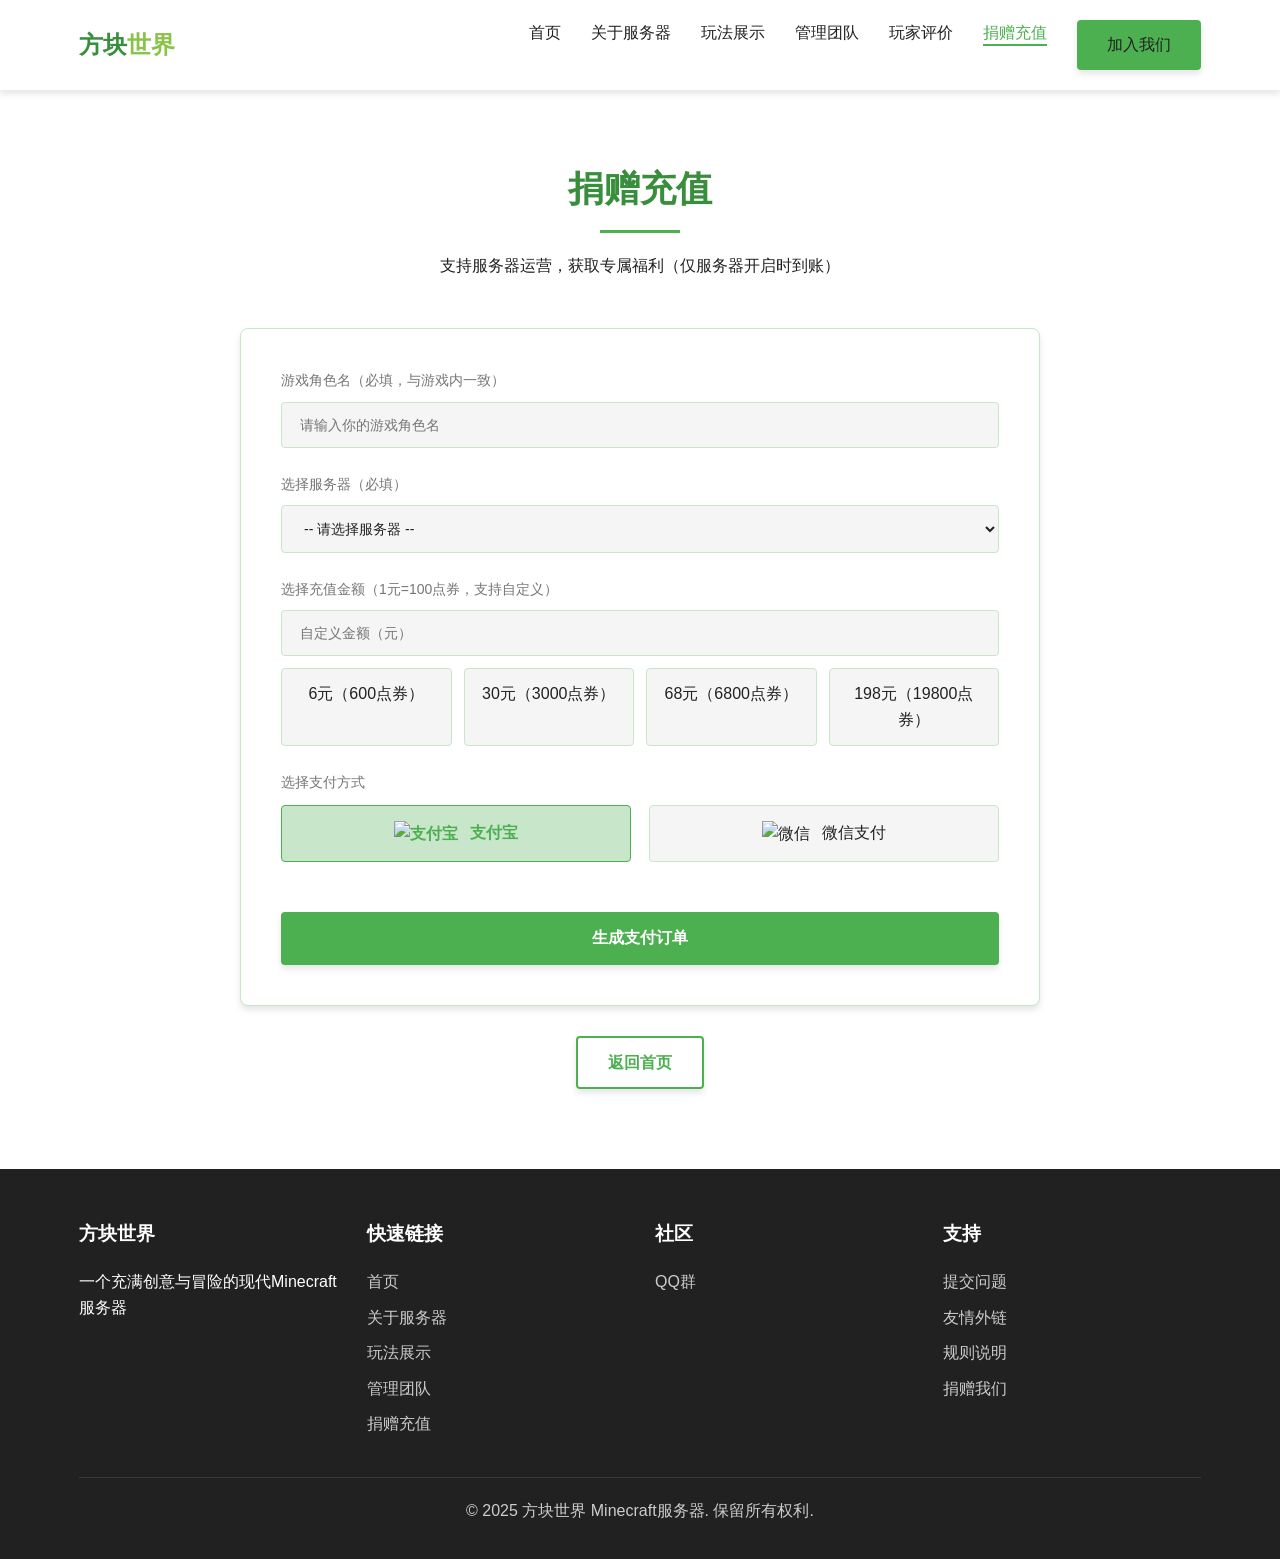
==== commit f566ebd7: "Github page静态支持" ====
--- a/donate.html
+++ b/donate.html
@@ -3,9 +3,9 @@
 <head>
     <meta charset="UTF-8">
     <meta name="viewport" content="width=device-width, initial-scale=1.0">
-    <title>捐赠支持 | 方块世界</title>
+    <title>方块世界 | 捐赠充值</title>
     <style>
-        /* 全局样式 */
+        /* 全局样式（保留原页面统一变量和基础样式） */
         :root {
             --primary-color: #4CAF50;
             --primary-dark: #388E3C;
@@ -16,12 +16,6 @@
             --background: #f5f5f5;
             --white: #ffffff;
             --shadow: 0 4px 6px rgba(0, 0, 0, 0.1);
-            --gold-color: #FFD700;
-            --silver-color: #C0C0C0;
-            --bronze-color: #CD7F32;
-            --pending-color: #ff9800;
-            --success-color: #4caf50;
-            --failed-color: #f44336;
         }
         
         * {
@@ -36,6 +30,7 @@
             color: var(--text-dark);
             line-height: 1.6;
             overflow-x: hidden;
+            padding-top: 80px; /* 适配固定导航栏 */
         }
         
         .container {
@@ -43,18 +38,6 @@
             max-width: 1200px;
             margin: 0 auto;
             padding: 0 15px;
-        }
-        
-        section {
-            padding: 80px 0;
-            opacity: 0;
-            transform: translateY(30px);
-            transition: all 0.8s ease;
-        }
-        
-        section.visible {
-            opacity: 1;
-            transform: translateY(0);
         }
         
         h1, h2, h3 {
@@ -99,34 +82,7 @@
             color: var(--primary-dark);
         }
         
-        .btn-payment {
-            display: inline-flex;
-            align-items: center;
-            justify-content: center;
-            padding: 15px 30px;
-            font-size: 18px;
-            font-weight: bold;
-            margin: 10px;
-            min-width: 200px;
-        }
-        
-        .btn-wechat {
-            background: linear-gradient(135deg, #07C160, #06AD56);
-        }
-        
-        .btn-alipay {
-            background: linear-gradient(135deg, #1677FF, #0D5BD9);
-        }
-        
-        .btn-wechat:hover {
-            background: linear-gradient(135deg, #06AD56, #059A4C);
-        }
-        
-        .btn-alipay:hover {
-            background: linear-gradient(135deg, #0D5BD9, #0A4BB8);
-        }
-        
-        /* 导航栏 */
+        /* 导航栏（与原页面保持一致） */
         header {
             background-color: var(--white);
             box-shadow: var(--shadow);
@@ -203,6 +159,14 @@
             color: var(--primary-color);
         }
         
+        .nav-links a.active {
+            color: var(--primary-color);
+        }
+        
+        .nav-links a.active::after {
+            width: 100%;
+        }
+        
         .mobile-menu {
             display: none;
             font-size: 24px;
@@ -215,78 +179,9 @@
             transform: scale(1.1);
         }
         
-        /* 英雄区域 */
-        .hero {
-            background: linear-gradient(135deg, rgba(76, 175, 80, 0.9), rgba(139, 195, 74, 0.9)), url('https://images.unsplash.com/photo-1550745165-9bc0b252726f?ixlib=rb-4.0.3&ixid=M3wxMjA3fDB8MHxwaG90by1wYWdlfHx8fGVufDB8fHx8fA%3D%3D&auto=format&fit=crop&w=2070&q=80') no-repeat center center/cover;
-            height: 70vh;
-            min-height: 500px;
-            color: white;
-            display: flex;
-            align-items: center;
-            text-align: center;
-            position: relative;
-            overflow: hidden;
-        }
-        
-        .hero::before {
-            content: '';
-            position: absolute;
-            top: 0;
-            left: 0;
-            right: 0;
-            bottom: 0;
-            background: radial-gradient(circle at center, transparent 0%, rgba(0,0,0,0.3) 100%);
-        }
-        
-        .hero-content {
-            max-width: 800px;
-            margin: 0 auto;
-            position: relative;
-            z-index: 2;
-            opacity: 0;
-            transform: translateY(50px);
-            animation: fadeInUp 1s ease 0.5s forwards;
-        }
-        
-        @keyframes fadeInUp {
-            to {
-                opacity: 1;
-                transform: translateY(0);
-            }
-        }
-        
-        .hero h1 {
-            font-size: 48px;
-            margin-bottom: 20px;
-            color: white;
-            text-shadow: 2px 2px 4px rgba(0,0,0,0.5);
-            animation: glow 2s ease-in-out infinite alternate;
-        }
-        
-        @keyframes glow {
-            from {
-                text-shadow: 2px 2px 4px rgba(0,0,0,0.5);
-            }
-            to {
-                text-shadow: 2px 2px 20px rgba(76, 175, 80, 0.8);
-            }
-        }
-        
-        .hero p {
-            font-size: 20px;
-            margin-bottom: 30px;
-            animation: fadeIn 1s ease 1s forwards;
-            opacity: 0;
-        }
-        
-        @keyframes fadeIn {
-            to {
-                opacity: 1;
-            }
-        }
-        
-        /* 捐赠说明区域 */
-        .donate-intro {
+        /* 捐赠充值板块核心样式 */
+        .donate {
+            padding: 80px 0;
             background-color: var(--white);
         }
         
@@ -318,518 +213,197 @@
             width: 120px;
         }
         
-        .intro-content {
+        .recharge-container {
             max-width: 800px;
-            margin: 0 auto 50px;
-            text-align: center;
-        }
-        
-        .benefits-grid {
-            display: grid;
-            grid-template-columns: repeat(auto-fit, minmax(300px, 1fr));
-            gap: 30px;
-            margin-top: 50px;
-        }
-        
-        .benefit-card {
-            background-color: var(--white);
-            padding: 30px;
+            margin: 0 auto;
+            background: var(--white);
+            padding: 40px;
             border-radius: 8px;
             box-shadow: var(--shadow);
-            text-align: center;
+            border: 1px solid var(--primary-light);
             transition: all 0.3s ease;
-            border: 1px solid transparent;
-        }
-        
-        .benefit-card:hover {
-            transform: translateY(-10px);
-            box-shadow: 0 15px 30px rgba(0, 0, 0, 0.15);
-            border-color: var(--primary-light);
-        }
-        
-        .benefit-icon {
-            font-size: 40px;
-            color: var(--primary-color);
-            margin-bottom: 20px;
-            transition: transform 0.3s ease;
-        }
-        
-        .benefit-card:hover .benefit-icon {
-            transform: scale(1.2) rotate(5deg);
-        }
-        
-        /* 捐赠套餐区域 */
-        .donate-plans {
+        }
+        
+        .recharge-container:hover {
+            box-shadow: 0 15px 30px rgba(0, 0, 0, 0.1);
+        }
+        
+        .form-group {
+            margin-bottom: 25px;
+        }
+        
+        .form-group label {
+            display: block;
+            font-size: 14px;
+            color: var(--text-light);
+            margin-bottom: 10px;
+            font-weight: 500;
+        }
+        
+        .form-group input, .form-group select {
+            width: 100%;
+            padding: 14px 18px;
+            border: 1px solid var(--primary-light);
+            border-radius: 4px;
+            font-size: 14px;
+            color: var(--text-dark);
+            outline: none;
+            transition: all 0.3s ease;
             background-color: var(--background);
         }
         
-        .plans-grid {
-            display: grid;
-            grid-template-columns: repeat(auto-fit, minmax(300px, 1fr));
-            gap: 30px;
-            margin-top: 50px;
-        }
-        
-        .plan-card {
+        .form-group input:focus, .form-group select:focus {
+            border-color: var(--primary-color);
+            box-shadow: 0 0 0 3px rgba(76, 175, 80, 0.1);
             background-color: var(--white);
-            border-radius: 12px;
-            overflow: hidden;
-            box-shadow: var(--shadow);
-            transition: all 0.3s ease;
-            position: relative;
-        }
-        
-        .plan-card:hover {
-            transform: translateY(-10px);
-            box-shadow: 0 15px 30px rgba(0, 0, 0, 0.2);
-        }
-        
-        .plan-header {
-            padding: 30px;
-            text-align: center;
-            color: white;
-        }
-        
-        .plan-basic .plan-header {
-            background: linear-gradient(135deg, var(--bronze-color), #B8860B);
-        }
-        
-        .plan-premium .plan-header {
-            background: linear-gradient(135deg, var(--silver-color), #A9A9A9);
-        }
-        
-        .plan-vip .plan-header {
-            background: linear-gradient(135deg, var(--gold-color), #DAA520);
-        }
-        
-        .plan-popular {
-            position: absolute;
-            top: 0;
-            right: 20px;
-            background-color: var(--primary-color);
-            color: white;
-            padding: 5px 15px;
-            border-radius: 0 0 8px 8px;
-            font-size: 14px;
-            font-weight: 600;
-        }
-        
-        .plan-price {
-            font-size: 36px;
-            font-weight: 700;
-            margin: 10px 0;
-        }
-        
-        .plan-price span {
-            font-size: 16px;
-            font-weight: 400;
-        }
-        
-        .plan-features {
-            padding: 30px;
-        }
-        
-        .plan-features ul {
-            list-style: none;
-            margin-bottom: 30px;
-        }
-        
-        .plan-features li {
-            padding: 10px 0;
-            border-bottom: 1px solid #eee;
-            display: flex;
-            align-items: center;
-        }
-        
-        .plan-features li i {
-            margin-right: 10px;
-            color: var(--primary-color);
-        }
-        
-        .plan-features li.disabled {
-            color: var(--text-light);
-        }
-        
-        .plan-features li.disabled i {
-            color: var(--text-light);
-        }
-        
-        .payment-buttons {
+        }
+        
+        .amount-options {
             display: flex;
             flex-wrap: wrap;
-            justify-content: center;
-            gap: 15px;
-            margin-top: 20px;
-        }
-        
-        .payment-buttons .btn {
+            gap: 12px;
+            margin-top: 12px;
+        }
+        
+        .amount-btn {
             flex: 1;
-            min-width: 150px;
-            padding: 12px 20px;
-        }
-        
-        /* 自定义金额区域 */
-        .custom-amount {
-            background-color: var(--white);
-            padding: 40px;
-            border-radius: 12px;
-            margin-top: 50px;
-            box-shadow: var(--shadow);
-        }
-        
-        .amount-input-group {
-            display: flex;
-            align-items: center;
-            gap: 15px;
-            margin-bottom: 30px;
-            flex-wrap: wrap;
-        }
-        
-        .amount-input-group .currency {
-            font-size: 24px;
-            font-weight: bold;
-            color: var(--primary-color);
-        }
-        
-        .amount-input-group input {
-            flex: 1;
-            padding: 15px;
-            font-size: 24px;
-            border: 2px solid #ddd;
-            border-radius: 8px;
+            min-width: 90px;
+            padding: 12px;
+            border: 1px solid var(--primary-light);
+            border-radius: 4px;
+            background: var(--background);
             text-align: center;
-            min-width: 200px;
-            max-width: 300px;
-        }
-        
-        .amount-input-group input:focus {
-            outline: none;
-            border-color: var(--primary-color);
-            box-shadow: 0 0 0 3px rgba(76, 175, 80, 0.1);
-        }
-        
-        .quick-amounts {
-            display: flex;
-            gap: 15px;
-            flex-wrap: wrap;
-            margin-bottom: 30px;
-        }
-        
-        .quick-amount {
-            padding: 10px 25px;
-            background-color: var(--background);
-            border: 2px solid transparent;
-            border-radius: 6px;
             cursor: pointer;
             transition: all 0.3s ease;
+            color: var(--text-dark);
+            font-weight: 500;
+        }
+        
+        .amount-btn.active {
+            background: var(--primary-color);
+            color: var(--white);
+            border-color: var(--primary-dark);
+            box-shadow: var(--shadow);
+        }
+        
+        .amount-btn:hover:not(.active) {
+            border-color: var(--primary-color);
+            background-color: var(--primary-light);
+        }
+        
+        .payment-methods {
+            display: flex;
+            gap: 18px;
+            margin-top: 12px;
+        }
+        
+        .payment-item {
+            flex: 1;
+            padding: 14px;
+            border: 1px solid var(--primary-light);
+            border-radius: 4px;
+            text-align: center;
+            cursor: pointer;
+            transition: all 0.3s ease;
+            color: var(--text-dark);
+            font-weight: 500;
+            background-color: var(--background);
+        }
+        
+        .payment-item.active {
+            border-color: var(--primary-color);
+            color: var(--primary-color);
+            font-weight: bold;
+            background-color: var(--primary-light);
+        }
+        
+        .payment-item:hover:not(.active) {
+            border-color: var(--primary-color);
+        }
+        
+        .payment-item img {
+            width: 26px;
+            height: 26px;
+            margin-right: 8px;
+            vertical-align: middle;
+        }
+        
+        .submit-btn {
+            width: 100%;
+            padding: 16px;
+            background: var(--primary-color);
+            color: var(--white);
+            border: none;
+            border-radius: 4px;
+            font-size: 16px;
             font-weight: 600;
-        }
-        
-        .quick-amount:hover {
-            background-color: var(--primary-light);
-            border-color: var(--primary-color);
-        }
-        
-        .quick-amount.active {
-            background-color: var(--primary-color);
-            color: white;
-            border-color: var(--primary-color);
-        }
-        
-        /* 工单区域 */
-        .ticket-section {
-            background-color: var(--white);
-            padding: 40px;
-            border-radius: 12px;
-            margin-top: 50px;
+            cursor: pointer;
+            transition: all 0.3s ease;
             box-shadow: var(--shadow);
+            margin-top: 25px;
+        }
+        
+        .submit-btn:disabled {
+            background: var(--text-light);
+            cursor: not-allowed;
+            transform: none;
+            box-shadow: none;
+        }
+        
+        .submit-btn:hover:not(:disabled) {
+            background: var(--primary-dark);
+            transform: translateY(-3px);
+            box-shadow: 0 8px 15px rgba(0, 0, 0, 0.2);
+        }
+        
+        .qrcode-area {
+            margin-top: 35px;
+            text-align: center;
             display: none;
-        }
-        
-        .ticket-section.active {
-            display: block;
-            animation: fadeIn 0.5s ease;
-        }
-        
-        .ticket-header {
-            background: linear-gradient(135deg, var(--primary-color), var(--primary-dark));
-            color: white;
-            padding: 20px;
-            border-radius: 8px 8px 0 0;
-            text-align: center;
-            margin-bottom: 30px;
-        }
-        
-        .ticket-info {
-            background-color: var(--background);
-            padding: 25px;
-            border-radius: 8px;
-            margin-bottom: 30px;
-        }
-        
-        .ticket-row {
-            display: flex;
-            margin-bottom: 15px;
-            padding-bottom: 15px;
-            border-bottom: 1px solid #eee;
-        }
-        
-        .ticket-row:last-child {
-            margin-bottom: 0;
-            padding-bottom: 0;
-            border-bottom: none;
-        }
-        
-        .ticket-label {
-            font-weight: 600;
-            min-width: 120px;
-            color: var(--text-dark);
-        }
-        
-        .ticket-value {
-            color: var(--text-dark);
-            flex: 1;
-        }
-        
-        .ticket-hash {
-            font-family: monospace;
-            background-color: #333;
-            color: #fff;
-            padding: 5px 10px;
-            border-radius: 4px;
-            font-size: 14px;
-            word-break: break-all;
-        }
-        
-        .ticket-status {
-            display: inline-flex;
-            align-items: center;
-            padding: 5px 15px;
-            border-radius: 20px;
-            font-weight: 600;
-            font-size: 14px;
-        }
-        
-        .status-pending {
-            background-color: rgba(255, 152, 0, 0.1);
-            color: var(--pending-color);
-            border: 1px solid var(--pending-color);
-        }
-        
-        .status-success {
-            background-color: rgba(76, 175, 80, 0.1);
-            color: var(--success-color);
-            border: 1px solid var(--success-color);
-        }
-        
-        .status-failed {
-            background-color: rgba(244, 67, 54, 0.1);
-            color: var(--failed-color);
-            border: 1px solid var(--failed-color);
-        }
-        
-        /* 二维码支付区域 */
-        .qr-payment-section {
-            margin-top: 30px;
-            padding-top: 30px;
-            border-top: 1px solid #eee;
-        }
-        
-        .qr-payment-container {
-            display: flex;
-            flex-wrap: wrap;
-            gap: 30px;
-            justify-content: center;
-            align-items: flex-start;
-        }
-        
-        .qr-method {
-            text-align: center;
-            flex: 1;
-            min-width: 250px;
-            max-width: 300px;
-        }
-        
-        .qr-code {
-            width: 200px;
-            height: 200px;
-            margin: 15px auto;
-            background-color: white;
+            padding-top: 25px;
+            border-top: 1px solid var(--primary-light);
+        }
+        
+        .qrcode-area img {
+            width: 280px;
+            height: 280px;
+            margin: 0 auto;
+            border: 1px solid var(--primary-light);
             padding: 15px;
             border-radius: 8px;
+            background-color: var(--white);
             box-shadow: var(--shadow);
         }
         
-        .qr-code img {
-            width: 100%;
-            height: 100%;
-            object-fit: contain;
-        }
-        
-        .payment-instructions {
-            background-color: #fff8e1;
-            padding: 20px;
-            border-radius: 8px;
+        .tips {
+            font-size: 13px;
+            color: var(--text-light);
+            margin-top: 20px;
+            line-height: 1.8;
+            text-align: left;
+            max-width: 600px;
+            margin-left: auto;
+            margin-right: auto;
+        }
+        
+        .order-info {
+            margin-top: 20px;
+            font-size: 15px;
+            color: var(--text-dark);
+            font-weight: 500;
+            padding: 12px;
+            background-color: var(--primary-light);
+            border-radius: 4px;
+            display: inline-block;
+        }
+        
+        /* 返回首页按钮样式 */
+        .back-home {
+            text-align: center;
             margin-top: 30px;
-            border-left: 4px solid #ffc107;
-        }
-        
-        .payment-instructions h4 {
-            color: #ff8f00;
-            margin-bottom: 10px;
-            display: flex;
-            align-items: center;
-        }
-        
-        .payment-instructions h4 i {
-            margin-right: 10px;
-        }
-        
-        .payment-instructions ol {
-            padding-left: 20px;
-        }
-        
-        .payment-instructions li {
-            margin-bottom: 8px;
-        }
-        
-        /* 常见问题区域 */
-        .faq-section {
-            background-color: var(--background);
-        }
-        
-        .faq-container {
-            max-width: 800px;
-            margin: 0 auto;
-        }
-        
-        .faq-item {
-            background-color: var(--white);
-            margin-bottom: 15px;
-            border-radius: 8px;
-            overflow: hidden;
-            box-shadow: var(--shadow);
-            transition: all 0.3s ease;
-        }
-        
-        .faq-item:hover {
-            box-shadow: 0 5px 15px rgba(0, 0, 0, 0.1);
-        }
-        
-        .faq-question {
-            padding: 20px 30px;
-            font-weight: 600;
-            cursor: pointer;
-            display: flex;
-            justify-content: space-between;
-            align-items: center;
-            transition: background-color 0.3s;
-        }
-        
-        .faq-question:hover {
-            background-color: var(--primary-light);
-        }
-        
-        .faq-answer {
-            padding: 0 30px;
-            max-height: 0;
-            overflow: hidden;
-            transition: all 0.3s ease;
-        }
-        
-        .faq-item.active .faq-answer {
-            padding: 20px 30px;
-            max-height: 1000px;
-        }
-        
-        .faq-item.active .faq-question i {
-            transform: rotate(180deg);
-        }
-        
-        .faq-question i {
-            transition: transform 0.3s ease;
-        }
-        
-        /* 注意事项 */
-        .notice-box {
-            background-color: #fff3cd;
-            border: 1px solid #ffeaa7;
-            border-radius: 8px;
-            padding: 25px;
-            margin: 40px 0;
-            box-shadow: var(--shadow);
-        }
-        
-        .notice-box h3 {
-            color: #856404;
-            margin-bottom: 15px;
-            display: flex;
-            align-items: center;
-        }
-        
-        .notice-box h3 i {
-            margin-right: 10px;
-        }
-        
-        /* 加入我们 */
-        .join {
-            background: linear-gradient(135deg, var(--primary-dark), var(--primary-color));
-            color: white;
-            text-align: center;
-            position: relative;
-            overflow: hidden;
-        }
-        
-        .join::before {
-            content: '';
-            position: absolute;
-            top: 0;
-            left: 0;
-            right: 0;
-            bottom: 0;
-            background: url('data:image/svg+xml,<svg xmlns="http://www.w3.org/2000/svg" viewBox="0 0 100 100" preserveAspectRatio="none"><path d="M0,0 L100,0 L100,100 Z" fill="rgba(255,255,255,0.1)"/></svg>');
-            background-size: cover;
-        }
-        
-        .join h2 {
-            color: white;
-        }
-        
-        .join-buttons {
-            display: flex;
-            justify-content: center;
-            gap: 20px;
-            margin-top: 30px;
-            flex-wrap: wrap;
-        }
-        
-        .join .btn {
-            background-color: white;
-            color: var(--primary-dark);
-            position: relative;
-            overflow: hidden;
-        }
-        
-        .join .btn::before {
-            content: '';
-            position: absolute;
-            top: 0;
-            left: -100%;
-            width: 100%;
-            height: 100%;
-            background: linear-gradient(90deg, transparent, rgba(255,255,255,0.3), transparent);
-            transition: left 0.5s;
-        }
-        
-        .join .btn:hover::before {
-            left: 100%;
-        }
-        
-        .join .btn:hover {
-            background-color: var(--primary-light);
-        }
-        
-        /* 页脚 */
+        }
+        
+        /* 页脚（与原页面保持一致） */
         footer {
             background-color: var(--text-dark);
             color: white;
@@ -911,6 +485,87 @@
             transform: translateY(-5px);
         }
         
+        /* 响应式设计 */
+        @media (max-width: 768px) {
+            .nav-links {
+                display: none;
+                position: fixed;
+                top: 70px;
+                left: 0;
+                width: 100%;
+                background-color: var(--white);
+                box-shadow: var(--shadow);
+                padding: 20px;
+                z-index: 1000;
+                flex-direction: column;
+            }
+            
+            .nav-links.active {
+                display: flex;
+            }
+            
+            .nav-links li {
+                margin: 10px 0;
+                margin-left: 0;
+            }
+            
+            .mobile-menu {
+                display: block;
+            }
+            
+            .section-title h2 {
+                font-size: 28px;
+            }
+            
+            .donate {
+                padding: 60px 0;
+            }
+            
+            .recharge-container {
+                padding: 25px;
+            }
+            
+            .amount-options, .payment-methods {
+                flex-direction: column;
+                gap: 10px;
+            }
+            
+            .qrcode-area img {
+                width: 220px;
+                height: 220px;
+            }
+            
+            .tips {
+                text-align: center;
+            }
+            
+            .back-to-top {
+                bottom: 20px;
+                right: 20px;
+                width: 45px;
+                height: 45px;
+            }
+        }
+        
+        @media (max-width: 480px) {
+            .section-title h2 {
+                font-size: 24px;
+            }
+            
+            .donate {
+                padding: 40px 0;
+            }
+            
+            .recharge-container {
+                padding: 20px 15px;
+            }
+            
+            .qrcode-area img {
+                width: 180px;
+                height: 180px;
+            }
+        }
+        
         /* 页面加载动画 */
         .page-loader {
             position: fixed;
@@ -948,270 +603,7 @@
             50% { transform: rotate(180deg) scale(0.8); }
             100% { transform: rotate(360deg) scale(1); }
         }
-        
-        /* 工单历史记录 */
-        .ticket-history {
-            margin-top: 30px;
-            padding: 20px;
-            background-color: var(--background);
-            border-radius: 8px;
-            display: none;
-        }
-        
-        .ticket-history.active {
-            display: block;
-        }
-        
-        .history-item {
-            background-color: white;
-            padding: 15px;
-            margin-bottom: 10px;
-            border-radius: 6px;
-            border-left: 4px solid var(--primary-color);
-            transition: all 0.3s ease;
-        }
-        
-        .history-item:hover {
-            transform: translateX(5px);
-            box-shadow: var(--shadow);
-        }
-        
-        .history-item.pending {
-            border-left-color: var(--pending-color);
-        }
-        
-        .history-item.success {
-            border-left-color: var(--success-color);
-        }
-        
-        .history-item.failed {
-            border-left-color: var(--failed-color);
-        }
-        
-        /* 响应式设计 */
-        @media (max-width: 768px) {
-            .nav-links {
-                display: none;
-                position: fixed;
-                top: 70px;
-                left: 0;
-                width: 100%;
-                background-color: var(--white);
-                box-shadow: var(--shadow);
-                padding: 20px;
-                z-index: 1000;
-                flex-direction: column;
-            }
-            
-            .nav-links.active {
-                display: flex;
-            }
-            
-            .nav-links li {
-                margin: 10px 0;
-                margin-left: 0;
-            }
-            
-            .mobile-menu {
-                display: block;
-            }
-            
-            .hero {
-                height: auto;
-                min-height: 60vh;
-                padding: 120px 0 60px;
-            }
-            
-            .hero h1 {
-                font-size: 36px;
-            }
-            
-            .hero p {
-                font-size: 18px;
-            }
-            
-            .join-buttons {
-                flex-direction: column;
-                align-items: center;
-            }
-            
-            .join-buttons .btn {
-                width: 100%;
-                max-width: 300px;
-            }
-            
-            .benefits-grid, .plans-grid {
-                grid-template-columns: 1fr;
-            }
-            
-            .section-title h2 {
-                font-size: 28px;
-            }
-            
-            section {
-                padding: 60px 0;
-            }
-            
-            .benefit-card, .plan-card {
-                padding: 20px;
-            }
-            
-            .plan-price {
-                font-size: 30px;
-            }
-            
-            .custom-amount, .ticket-section {
-                padding: 20px;
-            }
-            
-            .amount-input-group {
-                flex-direction: column;
-                align-items: stretch;
-            }
-            
-            .amount-input-group input {
-                max-width: 100%;
-            }
-            
-            .payment-buttons {
-                flex-direction: column;
-            }
-            
-            .payment-buttons .btn {
-                min-width: 100%;
-            }
-            
-            .back-to-top {
-                bottom: 20px;
-                right: 20px;
-                width: 45px;
-                height: 45px;
-            }
-            
-            .qr-payment-container {
-                flex-direction: column;
-                align-items: center;
-            }
-            
-            .qr-method {
-                width: 100%;
-                max-width: 100%;
-            }
-            
-            .ticket-row {
-                flex-direction: column;
-            }
-            
-            .ticket-label {
-                min-width: auto;
-                margin-bottom: 5px;
-            }
-        }
-        
-        @media (max-width: 480px) {
-            .hero h1 {
-                font-size: 28px;
-            }
-            
-            .hero p {
-                font-size: 16px;
-            }
-            
-            .section-title h2 {
-                font-size: 24px;
-            }
-            
-            .plan-features {
-                padding: 20px;
-            }
-            
-            .faq-question {
-                padding: 15px 20px;
-                font-size: 14px;
-            }
-            
-            .faq-answer {
-                padding: 0 20px;
-                font-size: 14px;
-            }
-            
-            .faq-item.active .faq-answer {
-                padding: 15px 20px;
-            }
-            
-            .ticket-row {
-                flex-direction: column;
-            }
-            
-            .ticket-label {
-                min-width: auto;
-                margin-bottom: 5px;
-            }
-        }
-        
-        /* 浮动动画 */
-        @keyframes float {
-            0%, 100% {
-                transform: translateY(0);
-            }
-            50% {
-                transform: translateY(-10px);
-            }
-        }
-        
-        .floating {
-            animation: float 3s ease-in-out infinite;
-        }
-        
-        /* 捐赠按钮特殊样式 */
-        .donate-btn {
-            background: linear-gradient(135deg, var(--gold-color), var(--primary-color));
-            font-weight: bold;
-            padding: 15px 40px;
-            font-size: 18px;
-        }
-        
-        .donate-btn:hover {
-            background: linear-gradient(135deg, var(--primary-color), var(--gold-color));
-        }
-        
-        /* 模态框 */
-        .modal {
-            display: none;
-            position: fixed;
-            top: 0;
-            left: 0;
-            width: 100%;
-            height: 100%;
-            background-color: rgba(0,0,0,0.7);
-            z-index: 10000;
-            align-items: center;
-            justify-content: center;
-        }
-        
-        .modal-content {
-            background-color: white;
-            padding: 40px;
-            border-radius: 12px;
-            max-width: 500px;
-            width: 90%;
-            position: relative;
-            max-height: 90vh;
-            overflow-y: auto;
-        }
-        
-        .close-modal {
-            position: absolute;
-            top: 15px;
-            right: 15px;
-            background: none;
-            border: none;
-            font-size: 24px;
-            cursor: pointer;
-            color: #666;
-        }
     </style>
-    <link rel="stylesheet" href="https://cdnjs.cloudflare.com/ajax/libs/font-awesome/6.0.0/css/all.min.css">
 </head>
 <body>
     <!-- 页面加载动画 -->
@@ -1226,409 +618,92 @@
     <header id="main-header">
         <div class="container">
             <nav>
-                <div class="logo floating">方块<span>世界</span></div>
+                <div class="logo">方块<span>世界</span></div>
                 <ul class="nav-links">
-                    <li><a href="index.html">返回主页</a></li>
-                    <li><a href="#intro">捐赠说明</a></li>
-                    <li><a href="#plans">捐赠套餐</a></li>
-                    <li><a href="#custom">自定义金额</a></li>
-                    <li><a href="#ticket">我的工单</a></li>
-                    <li><a href="#faq">常见问题</a></li>
+                    <li><a href="index.html">首页</a></li>
+                    <li><a href="index.html#about">关于服务器</a></li>
+                    <li><a href="index.html#gameplay">玩法展示</a></li>
+                    <li><a href="index.html#team">管理团队</a></li>
+                    <li><a href="index.html#testimonials">玩家评价</a></li>
+                    <li><a href="donate.html" class="active">捐赠充值</a></li>
+                    <li><a href="index.html#join" class="btn">加入我们</a></li>
                 </ul>
                 <div class="mobile-menu">☰</div>
             </nav>
         </div>
     </header>
 
-    <!-- 英雄区域 -->
-    <section class="hero" id="home">
-        <div class="container">
-            <div class="hero-content">
-                <h1>支持方块世界</h1>
-                <p>您的捐赠将帮助我们维护服务器，提供更好的游戏体验</p>
-                <a href="#plans" class="btn donate-btn floating" style="animation-delay: 0.2s;">立即捐赠</a>
-            </div>
-        </div>
-    </section>
-
-    <!-- 捐赠说明 -->
-    <section class="donate-intro" id="intro">
+    <!-- 捐赠充值板块（核心内容） -->
+    <section class="donate" id="donate">
         <div class="container">
             <div class="section-title">
-                <h2>捐赠说明</h2>
-                <p>您的支持对我们意义重大</p>
+                <h2>捐赠充值</h2>
+                <p>支持服务器运营，获取专属福利（仅服务器开启时到账）</p>
             </div>
-            
-            <div class="intro-content">
-                <p>方块世界服务器完全由爱好者团队维护运营，服务器硬件、带宽、域名等都需要持续的费用支持。</p>
-                <p>您的每一份捐赠都将直接用于：</p>
-            </div>
-            
-            <div class="benefits-grid">
-                <div class="benefit-card">
-                    <div class="benefit-icon"><i class="fas fa-server"></i></div>
-                    <h3>服务器维护</h3>
-                    <p>支付服务器租用费用，确保24小时稳定运行</p>
+            <div class="recharge-container">
+                <!-- 基础信息填写 -->
+                <div class="form-group">
+                    <label for="playerName">游戏角色名（必填，与游戏内一致）</label>
+                    <input type="text" id="playerName" placeholder="请输入你的游戏角色名" required>
                 </div>
-                <div class="benefit-card">
-                    <div class="benefit-icon"><i class="fas fa-bolt"></i></div>
-                    <h3>性能升级</h3>
-                    <p>提升服务器配置，支持更多玩家同时在线</p>
+
+                <div class="form-group">
+                    <label for="serverSelect">选择服务器（必填）</label>
+                    <select id="serverSelect" required>
+                        <option value="">-- 请选择服务器 --</option>
+                        <option value="server1">主服务器（生存服）</option>
+                        <option value="server2">创意服（建筑服）</option>
+                        <option value="server3">小游戏服（枪战模式）</option>
+                    </select>
                 </div>
-                <div class="benefit-card">
-                    <div class="benefit-icon"><i class="fas fa-shield-alt"></i></div>
-                    <h3>安全保障</h3>
-                    <p>加强服务器防护，保障数据安全</p>
+
+                <!-- 充值金额选择 -->
+                <div class="form-group">
+                    <label>选择充值金额（1元=100点券，支持自定义）</label>
+                    <input type="number" id="customAmount" placeholder="自定义金额（元）" min="1" step="1">
+                    <div class="amount-options">
+                        <div class="amount-btn" data-amount="6">6元（600点券）</div>
+                        <div class="amount-btn" data-amount="30">30元（3000点券）</div>
+                        <div class="amount-btn" data-amount="68">68元（6800点券）</div>
+                        <div class="amount-btn" data-amount="198">198元（19800点券）</div>
+                    </div>
                 </div>
-            </div>
-        </div>
-    </section>
-
-    <!-- 捐赠套餐 -->
-    <section class="donate-plans" id="plans">
-        <div class="container">
-            <div class="section-title">
-                <h2>捐赠套餐</h2>
-                <p>选择适合您的捐赠方案</p>
-            </div>
-            
-            <div class="plans-grid">
-                <!-- 基础套餐 -->
-                <div class="plan-card plan-basic">
-                    <div class="plan-header">
-                        <h3>基础支持者</h3>
-                        <div class="plan-price">¥10<span>/单次</span></div>
-                        <p>感谢您的小小支持</p>
-                    </div>
-                    <div class="plan-features">
-                        <ul>
-                            <li><i class="fas fa-check"></i> 服务器感谢名单展示</li>
-                            <li><i class="fas fa-check"></i> 专属支持者称号</li>
-                            <li><i class="fas fa-check"></i> 基础游戏礼包</li>
-                            <li class="disabled"><i class="fas fa-times"></i> VIP专属道具</li>
-                            <li class="disabled"><i class="fas fa-times"></i> 优先客服支持</li>
-                            <li class="disabled"><i class="fas fa-times"></i> 定制化功能</li>
-                        </ul>
-                        <div class="payment-buttons">
-                            <button class="btn btn-wechat" onclick="initiatePayment('basic', '微信支付')">
-                                <i class="fab fa-weixin"></i> 微信支付
-                            </button>
-                            <button class="btn btn-alipay" onclick="initiatePayment('basic', '支付宝')">
-                                <i class="fab fa-alipay"></i> 支付宝
-                            </button>
+
+                <!-- 支付方式选择 -->
+                <div class="form-group">
+                    <label>选择支付方式</label>
+                    <div class="payment-methods">
+                        <div class="payment-item active" data-method="alipay">
+                            <img src="https://gw.alipayobjects.com/zos/rmsportal/XuVpGqBFxXplzvLjJBZB.svg" alt="支付宝">
+                            支付宝
+                        </div>
+                        <div class="payment-item" data-method="wechat">
+                            <img src="https://res.wx.qq.com/mpres/htmledition/images/icon/common/logo_weixin_2x.png" alt="微信">
+                            微信支付
                         </div>
                     </div>
                 </div>
-                
-                <!-- 高级套餐 -->
-                <div class="plan-card plan-premium">
-                    <div class="plan-popular">最受欢迎</div>
-                    <div class="plan-header">
-                        <h3>高级支持者</h3>
-                        <div class="plan-price">¥30<span>/单次</span></div>
-                        <p>支持服务器发展</p>
-                    </div>
-                    <div class="plan-features">
-                        <ul>
-                            <li><i class="fas fa-check"></i> 基础套餐所有权益</li>
-                            <li><i class="fas fa-check"></i> 高级游戏礼包</li>
-                            <li><i class="fas fa-check"></i> 专属游戏称号</li>
-                            <li><i class="fas fa-check"></i> VIP专属道具</li>
-                            <li><i class="fas fa-check"></i> 优先客服支持</li>
-                            <li class="disabled"><i class="fas fa-times"></i> 定制化功能</li>
-                        </ul>
-                        <div class="payment-buttons">
-                            <button class="btn btn-wechat" onclick="initiatePayment('premium', '微信支付')">
-                                <i class="fab fa-weixin"></i> 微信支付
-                            </button>
-                            <button class="btn btn-alipay" onclick="initiatePayment('premium', '支付宝')">
-                                <i class="fab fa-alipay"></i> 支付宝
-                            </button>
-                        </div>
-                    </div>
-                </div>
-                
-                <!-- VIP套餐 -->
-                <div class="plan-card plan-vip">
-                    <div class="plan-header">
-                        <h3>VIP支持者</h3>
-                        <div class="plan-price">¥50<span>/单次</span></div>
-                        <p>尊享专属特权</p>
-                    </div>
-                    <div class="plan-features">
-                        <ul>
-                            <li><i class="fas fa-check"></i> 所有套餐权益</li>
-                            <li><i class="fas fa-check"></i> 尊贵VIP称号</li>
-                            <li><i class="fas fa-check"></i> 豪华游戏礼包</li>
-                            <li><i class="fas fa-check"></i> 专属VIP道具</li>
-                            <li><i class="fas fa-check"></i> 24小时优先支持</li>
-                            <li><i class="fas fa-check"></i> 功能建议优先权</li>
-                        </ul>
-                        <div class="payment-buttons">
-                            <button class="btn btn-wechat" onclick="initiatePayment('vip', '微信支付')">
-                                <i class="fab fa-weixin"></i> 微信支付
-                            </button>
-                            <button class="btn btn-alipay" onclick="initiatePayment('vip', '支付宝')">
-                                <i class="fab fa-alipay"></i> 支付宝
-                            </button>
-                        </div>
+
+                <!-- 提交按钮 -->
+                <button class="submit-btn" id="submitBtn">生成支付订单</button>
+
+                <!-- 二维码支付区域 -->
+                <div class="qrcode-area" id="qrcodeArea">
+                    <h3 style="color: var(--primary-dark); margin-bottom: 20px;">请使用选择的支付方式扫码付款</h3>
+                    <img id="paymentQrcode" src="" alt="支付二维码">
+                    <div class="order-info" id="orderInfo"></div>
+                    <div class="tips">
+                        1. 付款后请保持页面打开，服务器开启时将自动发放点券（延迟≤5分钟）<br>
+                        2. 若未到账，请保留订单截图联系服主，提供角色名与服务器信息<br>
+                        3. 仅支持官方渠道，拒绝第三方代充，谨防诈骗<br>
+                        4. 订单有效期30分钟，超时未支付将自动关闭
                     </div>
                 </div>
             </div>
             
-            <div class="notice-box">
-                <h3><i class="fas fa-info-circle"></i> 重要说明</h3>
-                <p>1. 所有捐赠均为自愿行为，不会影响游戏公平性</p>
-                <p>2. 捐赠后奖励将在24小时内发放到游戏内</p>
-                <p>3. 支付完成后请保存支付截图，并通过工单系统联系管理员</p>
-                <p>4. 每个捐赠都会生成唯一的工单号，可用于查询状态</p>
-            </div>
-        </div>
-    </section>
-
-    <!-- 自定义金额 -->
-    <section class="donate-plans" id="custom">
-        <div class="container">
-            <div class="section-title">
-                <h2>自定义金额</h2>
-                <p>支持任意金额捐赠</p>
-            </div>
-            
-            <div class="custom-amount">
-                <h3 style="text-align: center; margin-bottom: 30px;">输入您想捐赠的金额</h3>
-                
-                <div class="amount-input-group">
-                    <span class="currency">¥</span>
-                    <input type="number" id="customAmount" min="1" max="1000" step="1" value="20" placeholder="输入金额">
-                </div>
-                
-                <div class="quick-amounts">
-                    <div class="quick-amount" data-amount="5" onclick="setCustomAmount(5)">¥5</div>
-                    <div class="quick-amount" data-amount="20" onclick="setCustomAmount(20)">¥20</div>
-                    <div class="quick-amount" data-amount="50" onclick="setCustomAmount(50)">¥50</div>
-                    <div class="quick-amount" data-amount="100" onclick="setCustomAmount(100)">¥100</div>
-                    <div class="quick-amount" data-amount="200" onclick="setCustomAmount(200)">¥200</div>
-                </div>
-                
-                <div style="text-align: center;">
-                    <button class="btn donate-btn" onclick="confirmCustomAmount()">
-                        <i class="fas fa-gift"></i> 确认捐赠金额
-                    </button>
-                </div>
-            </div>
-            
-            <!-- 工单区域 -->
-            <div class="ticket-section" id="ticketSection">
-                <div class="ticket-header">
-                    <h3><i class="fas fa-file-invoice"></i> 捐赠工单</h3>
-                    <p>请完成支付并在QQ群联系管理员</p>
-                </div>
-                
-                <div class="ticket-info">
-                    <div class="ticket-row">
-                        <div class="ticket-label">工单号：</div>
-                        <div class="ticket-value">
-                            <div class="ticket-hash" id="ticketHash">DON-20250001-ABC123</div>
-                        </div>
-                    </div>
-                    <div class="ticket-row">
-                        <div class="ticket-label">捐赠类型：</div>
-                        <div class="ticket-value" id="ticketType">自定义金额</div>
-                    </div>
-                    <div class="ticket-row">
-                        <div class="ticket-label">捐赠金额：</div>
-                        <div class="ticket-value" id="ticketAmount">¥20</div>
-                    </div>
-                    <div class="ticket-row">
-                        <div class="ticket-label">状态：</div>
-                        <div class="ticket-value">
-                            <span class="ticket-status status-pending" id="ticketStatus">
-                                <i class="fas fa-clock"></i> 等待支付
-                            </span>
-                        </div>
-                    </div>
-                    <div class="ticket-row">
-                        <div class="ticket-label">创建时间：</div>
-                        <div class="ticket-value" id="ticketTime">2025-01-01 12:00:00</div>
-                    </div>
-                    <div class="ticket-row">
-                        <div class="ticket-label">有效期：</div>
-                        <div class="ticket-value" id="ticketExpiry">24小时（支付后）</div>
-                    </div>
-                </div>
-                
-                <!-- 二维码支付区域 -->
-                <div class="qr-payment-section" id="qrPaymentSection">
-                    <h4 style="text-align: center; margin-bottom: 20px;">请选择支付方式并扫码支付</h4>
-                    
-                    <div class="qr-payment-container">
-                        <div class="qr-method">
-                            <h4><i class="fab fa-weixin wechat-icon"></i> 微信支付</h4>
-                            <p>使用微信扫描二维码支付</p>
-                            <div class="qr-code">
-                                <img id="wechatQrCode" src="https://api.qrserver.com/v1/create-qr-code/?size=200x200&data=微信支付示例" alt="微信支付二维码">
-                            </div>
-                            <p style="color: var(--text-light); font-size: 14px;">长按识别二维码</p>
-                        </div>
-                        
-                        <div class="qr-method">
-                            <h4><i class="fab fa-alipay alipay-icon"></i> 支付宝</h4>
-                            <p>使用支付宝扫描二维码支付</p>
-                            <div class="qr-code">
-                                <img id="alipayQrCode" src="https://api.qrserver.com/v1/create-qr-code/?size=200x200&data=支付宝支付示例" alt="支付宝支付二维码">
-                            </div>
-                            <p style="color: var(--text-light); font-size: 14px;">长按识别二维码</p>
-                        </div>
-                    </div>
-                    
-                    <div class="payment-instructions">
-                        <h4><i class="fas fa-lightbulb"></i> 支付操作指引：</h4>
-                        <ol>
-                            <li>使用微信或支付宝扫描上方二维码</li>
-                            <li>在支付页面确认金额为 <strong id="paymentAmountDisplay">¥20</strong></li>
-                            <li>完成支付并保存支付成功截图</li>
-                            <li>在QQ群中联系管理员，提供工单号和支付截图</li>
-                            <li>管理员确认后，奖励将在24小时内发放</li>
-                        </ol>
-                    </div>
-                </div>
-                
-                <div style="text-align: center; margin-top: 30px;">
-                    <button class="btn btn-secondary" onclick="cancelTicket()">
-                        <i class="fas fa-times"></i> 取消工单
-                    </button>
-                    <button class="btn" onclick="checkPaymentStatus()" style="margin-left: 15px;">
-                        <i class="fas fa-sync-alt"></i> 检查支付状态
-                    </button>
-                </div>
-                
-                <!-- 工单历史记录 -->
-                <div class="ticket-history" id="ticketHistory">
-                    <h4><i class="fas fa-history"></i> 历史工单</h4>
-                    <div id="historyList">
-                        <!-- 动态生成历史记录 -->
-                    </div>
-                </div>
-            </div>
-        </div>
-    </section>
-
-    <!-- 支付链接说明 -->
-    <section class="donate-intro" style="background-color: var(--background);">
-        <div class="container">
-            <div class="section-title">
-                <h2>工单系统说明</h2>
-                <p>安全的支付流程，便捷的工单跟踪</p>
-            </div>
-            
-            <div class="intro-content">
-                <p>我们采用工单系统来管理所有捐赠，每个捐赠都会生成唯一的工单号。</p>
-                <p>通过工单系统，您可以：</p>
-            </div>
-            
-            <div class="benefits-grid">
-                <div class="benefit-card">
-                    <div class="benefit-icon"><i class="fas fa-qrcode"></i></div>
-                    <h3>扫码支付</h3>
-                    <p>使用微信/支付宝扫码支付，安全便捷</p>
-                </div>
-                <div class="benefit-card">
-                    <div class="benefit-icon"><i class="fas fa-ticket-alt"></i></div>
-                    <h3>工单跟踪</h3>
-                    <p>通过工单号实时查询捐赠状态</p>
-                </div>
-                <div class="benefit-card">
-                    <div class="benefit-icon"><i class="fas fa-shield-alt"></i></div>
-                    <h3>安全可靠</h3>
-                    <p>使用哈希值保证每笔交易唯一性</p>
-                </div>
-            </div>
-        </div>
-    </section>
-
-    <!-- 常见问题 -->
-    <section class="faq-section" id="faq">
-        <div class="container">
-            <div class="section-title">
-                <h2>常见问题</h2>
-                <p>捐赠相关疑问解答</p>
-            </div>
-            
-            <div class="faq-container">
-                <div class="faq-item">
-                    <div class="faq-question">
-                        什么是工单系统？如何使用？
-                        <i class="fas fa-chevron-down"></i>
-                    </div>
-                    <div class="faq-answer">
-                        <p>工单系统为每笔捐赠生成唯一的跟踪编号。当您选择捐赠方案后，系统会自动创建工单，显示支付二维码和工单号。支付完成后，通过工单号联系管理员处理。</p>
-                    </div>
-                </div>
-                
-                <div class="faq-item">
-                    <div class="faq-question">
-                        工单号有什么用？
-                        <i class="fas fa-chevron-down"></i>
-                    </div>
-                    <div class="faq-answer">
-                        <p>工单号是您捐赠的唯一标识，用于：1) 查询捐赠状态 2) 联系管理员时提供凭证 3) 跟踪奖励发放进度 4) 解决支付问题。</p>
-                    </div>
-                </div>
-                
-                <div class="faq-item">
-                    <div class="faq-question">
-                        二维码支付安全吗？
-                        <i class="fas fa-chevron-down"></i>
-                    </div>
-                    <div class="faq-answer">
-                        <p>所有支付二维码都直接链接到官方支付平台（微信/支付宝），我们不会存储您的支付信息。每个二维码都是临时生成的，有效期为24小时。</p>
-                    </div>
-                </div>
-                
-                <div class="faq-item">
-                    <div class="faq-question">
-                        支付后如何确认捐赠成功？
-                        <i class="fas fa-chevron-down"></i>
-                    </div>
-                    <div class="faq-answer">
-                        <p>支付平台会显示支付成功页面，请务必截图保存。然后在QQ群中联系管理员，提供工单号和支付截图。您也可以通过工单系统的"检查支付状态"功能查询。</p>
-                    </div>
-                </div>
-                
-                <div class="faq-item">
-                    <div class="faq-question">
-                        工单有效期是多久？
-                        <i class="fas fa-chevron-down"></i>
-                    </div>
-                    <div class="faq-answer">
-                        <p>工单创建后有效期为24小时。如果在有效期内未完成支付，工单将自动关闭。支付完成后，工单会保留30天供查询。</p>
-                    </div>
-                </div>
-                
-                <div class="faq-item">
-                    <div class="faq-question">
-                        如何查询历史捐赠记录？
-                        <i class="fas fa-chevron-down"></i>
-                    </div>
-                    <div class="faq-answer">
-                        <p>系统会保存您的捐赠记录（存储在浏览器本地）。在工单页面下方可以查看历史工单记录，包括捐赠金额、时间和状态。</p>
-                    </div>
-                </div>
-            </div>
-        </div>
-    </section>
-
-    <!-- 加入我们 -->
-    <section class="join" id="join">
-        <div class="container">
-            <div class="section-title">
-                <h2>感谢您的支持</h2>
-                <p>因为有你，方块世界更精彩</p>
-            </div>
-            <div class="join-buttons">
-                <a href="#plans" class="btn donate-btn">立即捐赠</a>
-                <a href="#ticketSection" class="btn btn-secondary" onclick="showTicketHistory()">查看工单</a>
-                <a href="index.html" class="btn btn-secondary">返回主页</a>
+            <!-- 返回首页按钮 -->
+            <div class="back-home">
+                <a href="index.html" class="btn btn-secondary">返回首页</a>
             </div>
         </div>
     </section>
@@ -1644,10 +719,11 @@
                 <div class="footer-column">
                     <h3>快速链接</h3>
                     <ul class="footer-links">
-                        <li><a href="index.html">返回主页</a></li>
-                        <li><a href="#intro">捐赠说明</a></li>
-                        <li><a href="#plans">捐赠套餐</a></li>
-                        <li><a href="#custom">自定义金额</a></li>
+                        <li><a href="index.html">首页</a></li>
+                        <li><a href="index.html#about">关于服务器</a></li>
+                        <li><a href="index.html#gameplay">玩法展示</a></li>
+                        <li><a href="index.html#team">管理团队</a></li>
+                        <li><a href="donate.html">捐赠充值</a></li>
                     </ul>
                 </div>
                 <div class="footer-column">
@@ -1661,30 +737,19 @@
                     <ul class="footer-links">
                         <li><a href="github-issue.html" target="_blank">提交问题</a></li>
                         <li><a href="friend-links.html" target="_blank">友情外链</a></li>
-                        <li><a href="rules.html">服务器规则</a></li>
+                        <li><a href="rules.html">规则说明</a></li>
                         <li><a href="donate.html">捐赠我们</a></li>
                     </ul>
                 </div>
             </div>
             <div class="copyright">
                 <p>&copy; 2025 方块世界 Minecraft服务器. 保留所有权利.</p>
-                <p style="font-size: 12px; margin-top: 5px;">本页面仅为服务器维护支持页面，所有捐赠均为自愿行为</p>
             </div>
         </div>
     </footer>
 
     <!-- 返回顶部按钮 -->
     <button class="back-to-top" id="backToTop">↑</button>
-
-    <!-- 支付处理模态框 -->
-    <div class="modal" id="paymentModal">
-        <div class="modal-content">
-            <button class="close-modal" onclick="closePaymentModal()">×</button>
-            <div id="modalContent">
-                <!-- 动态内容 -->
-            </div>
-        </div>
-    </div>
 
     <script>
         // 页面加载完成
@@ -1696,12 +761,6 @@
                     checkScroll(); // 初始检查滚动位置
                 }, 500);
             }
-            
-            // 设置默认快速金额
-            setCustomAmount(20);
-            
-            // 加载历史工单
-            loadTicketHistory();
         });
         
         // 移动端菜单切换
@@ -1733,28 +792,8 @@
             });
         });
         
-        // 平滑滚动
-        document.querySelectorAll('a[href^="#"]').forEach(anchor => {
-            anchor.addEventListener('click', function (e) {
-                e.preventDefault();
-                
-                const targetId = this.getAttribute('href');
-                if(targetId === '#') return;
-                
-                const targetElement = document.querySelector(targetId);
-                if(targetElement) {
-                    window.scrollTo({
-                        top: targetElement.offsetTop - 80,
-                        behavior: 'smooth'
-                    });
-                }
-            });
-        });
-        
-        // 滚动动画
-        let scrollTimeout;
+        // 滚动监听（导航栏样式、返回顶部按钮）
         function checkScroll() {
-            const sections = document.querySelectorAll('section');
             const header = document.getElementById('main-header');
             const backToTop = document.getElementById('backToTop');
             
@@ -1775,16 +814,6 @@
                     backToTop.classList.remove('visible');
                 }
             }
-            
-            // 章节显示动画
-            sections.forEach(section => {
-                const sectionTop = section.getBoundingClientRect().top;
-                const windowHeight = window.innerHeight;
-                
-                if (sectionTop < windowHeight - 100) {
-                    section.classList.add('visible');
-                }
-            });
         }
         
         // 节流函数
@@ -1818,554 +847,109 @@
             });
         }
         
-        // FAQ展开/收起功能
-        document.querySelectorAll('.faq-question').forEach(question => {
-            question.addEventListener('click', () => {
-                const item = question.parentElement;
-                item.classList.toggle('active');
+        // 充值功能逻辑（MinePay对接）
+        // 金额选择逻辑
+        const amountBtns = document.querySelectorAll('.amount-btn');
+        const customAmount = document.getElementById('customAmount');
+        let selectedAmount = 0;
+
+        amountBtns.forEach(btn => {
+            btn.addEventListener('click', () => {
+                amountBtns.forEach(b => b.classList.remove('active'));
+                btn.classList.add('active');
+                selectedAmount = parseInt(btn.dataset.amount);
+                customAmount.value = ''; // 清空自定义金额
             });
         });
-        
-        // 当前工单信息
-        let currentTicket = {
-            id: '',
-            type: '', // basic, premium, vip, custom
-            amount: 0,
-            planName: '',
-            status: 'pending', // pending, paid, completed, cancelled
-            createdAt: null,
-            hash: '',
-            paymentMethod: ''
-        };
-        
-        // 套餐支付
-        function initiatePayment(planType, paymentMethod) {
-            const plans = {
-                basic: { name: '基础支持者', amount: 10 },
-                premium: { name: '高级支持者', amount: 30 },
-                vip: { name: 'VIP支持者', amount: 50 }
-            };
-            
-            if (plans[planType]) {
-                createTicket(planType, plans[planType].name, plans[planType].amount, paymentMethod);
-            }
-        }
-        
-        // 自定义金额设置
-        function setCustomAmount(amount) {
-            document.getElementById('customAmount').value = amount;
-            
-            // 更新快速金额按钮状态
-            document.querySelectorAll('.quick-amount').forEach(btn => {
-                if (parseInt(btn.getAttribute('data-amount')) === amount) {
-                    btn.classList.add('active');
-                } else {
-                    btn.classList.remove('active');
-                }
-            });
-        }
-        
-        // 确认自定义金额
-        function confirmCustomAmount() {
-            const amountInput = document.getElementById('customAmount');
-            let amount = parseInt(amountInput.value);
-            
-            // 验证金额
-            if (isNaN(amount) || amount < 1) {
-                showNotification('请输入有效的捐赠金额！', 'error');
-                amountInput.focus();
-                return;
-            }
-            
-            if (amount > 1000) {
-                showNotification('单次捐赠金额不能超过1000元！', 'warning');
-                amountInput.value = 1000;
-                amount = 1000;
-            }
-            
-            // 创建自定义金额工单
-            createTicket('custom', '自定义金额', amount, null);
-        }
-        
-        // 创建工单
-        function createTicket(type, planName, amount, paymentMethod) {
-            // 生成唯一ID和哈希
-            const ticketId = 'DON-' + Date.now();
-            const hash = generateHash(ticketId + amount + Date.now());
-            
-            // 更新当前工单信息
-            currentTicket = {
-                id: ticketId,
-                type: type,
-                amount: amount,
-                planName: planName,
-                status: 'pending',
-                createdAt: new Date(),
-                hash: hash,
-                paymentMethod: paymentMethod
-            };
-            
-            // 更新页面显示
-            updateTicketDisplay();
-            
-            // 显示工单区域
-            const ticketSection = document.getElementById('ticketSection');
-            ticketSection.classList.add('active');
-            
-            // 生成支付二维码
-            generatePaymentQRCodes();
-            
-            // 保存工单到历史记录
-            saveTicketToHistory();
-            
-            // 滚动到工单区域
-            setTimeout(() => {
-                ticketSection.scrollIntoView({ behavior: 'smooth' });
-            }, 300);
-            
-            // 显示成功消息
-            showNotification(`工单创建成功！工单号: ${ticketId}`, 'success');
-        }
-        
-        // 更新工单显示
-        function updateTicketDisplay() {
-            document.getElementById('ticketHash').textContent = currentTicket.hash;
-            document.getElementById('ticketType').textContent = currentTicket.planName;
-            document.getElementById('ticketAmount').textContent = '¥' + currentTicket.amount;
-            document.getElementById('paymentAmountDisplay').textContent = '¥' + currentTicket.amount;
-            
-            const now = new Date();
-            document.getElementById('ticketTime').textContent = formatDateTime(now);
-            document.getElementById('ticketExpiry').textContent = '24小时（支付后）';
-            
-            // 更新状态显示
-            updateTicketStatusDisplay();
-        }
-        
-        // 更新工单状态显示
-        function updateTicketStatusDisplay() {
-            const statusElement = document.getElementById('ticketStatus');
-            
-            switch(currentTicket.status) {
-                case 'pending':
-                    statusElement.className = 'ticket-status status-pending';
-                    statusElement.innerHTML = '<i class="fas fa-clock"></i> 等待支付';
-                    break;
-                case 'paid':
-                    statusElement.className = 'ticket-status status-success';
-                    statusElement.innerHTML = '<i class="fas fa-check-circle"></i> 已支付';
-                    break;
-                case 'completed':
-                    statusElement.className = 'ticket-status status-success';
-                    statusElement.innerHTML = '<i class="fas fa-check-circle"></i> 已完成';
-                    break;
-                case 'cancelled':
-                    statusElement.className = 'ticket-status status-failed';
-                    statusElement.innerHTML = '<i class="fas fa-times-circle"></i> 已取消';
-                    break;
-            }
-        }
-        
-        // 生成支付二维码
-        function generatePaymentQRCodes() {
-            const amount = currentTicket.amount;
-            const ticketId = currentTicket.id;
-            
-            // 生成微信支付二维码（示例URL）
-            const wechatPayUrl = `https://pay.weixin.qq.com/pay?amount=${amount * 100}&desc=方块世界捐赠-${ticketId}&trade_no=${ticketId}`;
-            const wechatQRCodeUrl = `https://api.qrserver.com/v1/create-qr-code/?size=200x200&data=${encodeURIComponent(wechatPayUrl)}`;
-            document.getElementById('wechatQrCode').src = wechatQRCodeUrl;
-            
-            // 生成支付宝支付二维码（示例URL）
-            const alipayUrl = `https://shenghuo.alipay.com/pay?amount=${amount}&desc=方块世界捐赠-${ticketId}&trade_no=${ticketId}`;
-            const alipayQRCodeUrl = `https://api.qrserver.com/v1/create-qr-code/?size=200x200&data=${encodeURIComponent(alipayUrl)}`;
-            document.getElementById('alipayQrCode').src = alipayQRCodeUrl;
-        }
-        
-        // 检查支付状态（模拟）
-        function checkPaymentStatus() {
-            // 模拟支付检查
-            // 在实际应用中，这里应该调用后端API检查支付状态
-            
-            const random = Math.random();
-            if (random > 0.7 && currentTicket.status === 'pending') {
-                // 模拟支付成功
-                currentTicket.status = 'paid';
-                updateTicketStatusDisplay();
-                saveTicketToHistory();
-                showNotification('支付状态已更新：支付成功！', 'success');
-                
-                // 模拟5秒后完成处理
-                setTimeout(() => {
-                    currentTicket.status = 'completed';
-                    updateTicketStatusDisplay();
-                    saveTicketToHistory();
-                    showNotification('捐赠处理完成！奖励将在24小时内发放。', 'success');
-                }, 5000);
-            } else {
-                showNotification('支付状态：等待支付中...', 'info');
-            }
-        }
-        
-        // 取消工单
-        function cancelTicket() {
-            if (confirm('确定要取消这个工单吗？')) {
-                currentTicket.status = 'cancelled';
-                updateTicketStatusDisplay();
-                saveTicketToHistory();
-                showNotification('工单已取消', 'info');
-                
-                // 3秒后隐藏工单区域
-                setTimeout(() => {
-                    document.getElementById('ticketSection').classList.remove('active');
-                }, 3000);
-            }
-        }
-        
-        // 生成哈希值
-        function generateHash(str) {
-            let hash = 0;
-            for (let i = 0; i < str.length; i++) {
-                const char = str.charCodeAt(i);
-                hash = ((hash << 5) - hash) + char;
-                hash = hash & hash; // 转换为32位整数
-            }
-            // 转换为16进制并取前12位
-            const hex = Math.abs(hash).toString(16).substring(0, 12).toUpperCase();
-            return `DON-${currentTicket.id.substring(4, 8)}-${hex}`;
-        }
-        
-        // 保存工单到历史记录
-        function saveTicketToHistory() {
-            // 获取现有历史记录
-            let history = JSON.parse(localStorage.getItem('donateTicketHistory') || '[]');
-            
-            // 查找是否已存在相同ID的工单
-            const existingIndex = history.findIndex(ticket => ticket.id === currentTicket.id);
-            
-            if (existingIndex !== -1) {
-                // 更新现有工单
-                history[existingIndex] = {...currentTicket};
-            } else {
-                // 添加新工单
-                history.push({...currentTicket});
-            }
-            
-            // 保存到localStorage
-            localStorage.setItem('donateTicketHistory', JSON.stringify(history));
-            
-            // 更新历史记录显示
-            loadTicketHistory();
-        }
-        
-        // 加载历史工单
-        function loadTicketHistory() {
-            const history = JSON.parse(localStorage.getItem('donateTicketHistory') || '[]');
-            const historyList = document.getElementById('historyList');
-            
-            if (history.length === 0) {
-                historyList.innerHTML = '<p style="text-align: center; color: var(--text-light);">暂无历史工单</p>';
-                return;
-            }
-            
-            // 按创建时间倒序排列
-            history.sort((a, b) => new Date(b.createdAt) - new Date(a.createdAt));
-            
-            // 只显示最近10条
-            const recentHistory = history.slice(0, 10);
-            
-            let html = '';
-            recentHistory.forEach(ticket => {
-                const time = formatDateTime(new Date(ticket.createdAt));
-                let statusClass = '';
-                let statusText = '';
-                
-                switch(ticket.status) {
-                    case 'pending':
-                        statusClass = 'pending';
-                        statusText = '等待支付';
-                        break;
-                    case 'paid':
-                        statusClass = 'success';
-                        statusText = '已支付';
-                        break;
-                    case 'completed':
-                        statusClass = 'success';
-                        statusText = '已完成';
-                        break;
-                    case 'cancelled':
-                        statusClass = 'failed';
-                        statusText = '已取消';
-                        break;
-                }
-                
-                html += `
-                    <div class="history-item ${statusClass}">
-                        <div style="display: flex; justify-content: space-between; align-items: center;">
-                            <div>
-                                <strong>${ticket.planName}</strong>
-                                <div style="font-size: 12px; color: var(--text-light);">${ticket.id}</div>
-                            </div>
-                            <div style="text-align: right;">
-                                <div><strong>¥${ticket.amount}</strong></div>
-                                <div style="font-size: 12px; color: var(--text-light);">${time}</div>
-                            </div>
-                        </div>
-                        <div style="margin-top: 8px; display: flex; justify-content: space-between; align-items: center;">
-                            <span class="ticket-status status-${ticket.status}">
-                                ${statusText}
-                            </span>
-                            <button onclick="viewTicketDetail('${ticket.id}')" style="background: none; border: none; color: var(--primary-color); cursor: pointer; font-size: 12px;">
-                                查看详情
-                            </button>
-                        </div>
-                    </div>
-                `;
-            });
-            
-            historyList.innerHTML = html;
-        }
-        
-        // 查看工单详情
-        function viewTicketDetail(ticketId) {
-            const history = JSON.parse(localStorage.getItem('donateTicketHistory') || '[]');
-            const ticket = history.find(t => t.id === ticketId);
-            
-            if (ticket) {
-                // 显示工单详情模态框
-                showTicketDetailModal(ticket);
-            }
-        }
-        
-        // 显示工单详情模态框
-        function showTicketDetailModal(ticket) {
-            const modal = document.getElementById('paymentModal');
-            const modalContent = document.getElementById('modalContent');
-            
-            const time = formatDateTime(new Date(ticket.createdAt));
-            let statusText = '';
-            
-            switch(ticket.status) {
-                case 'pending': statusText = '等待支付'; break;
-                case 'paid': statusText = '已支付'; break;
-                case 'completed': statusText = '已完成'; break;
-                case 'cancelled': statusText = '已取消'; break;
-            }
-            
-            modalContent.innerHTML = `
-                <h3><i class="fas fa-file-invoice"></i> 工单详情</h3>
-                <div style="margin: 20px 0;">
-                    <div style="margin-bottom: 10px;">
-                        <strong>工单号：</strong>
-                        <div style="font-family: monospace; background: #f5f5f5; padding: 8px; border-radius: 4px; margin-top: 5px;">${ticket.id}</div>
-                    </div>
-                    <div style="margin-bottom: 10px;">
-                        <strong>哈希值：</strong>
-                        <div style="font-family: monospace; background: #f5f5f5; padding: 8px; border-radius: 4px; margin-top: 5px;">${ticket.hash}</div>
-                    </div>
-                    <div style="margin-bottom: 10px;">
-                        <strong>捐赠类型：</strong> ${ticket.planName}
-                    </div>
-                    <div style="margin-bottom: 10px;">
-                        <strong>捐赠金额：</strong> ¥${ticket.amount}
-                    </div>
-                    <div style="margin-bottom: 10px;">
-                        <strong>状态：</strong> 
-                        <span class="ticket-status ${ticket.status === 'pending' ? 'status-pending' : ticket.status === 'cancelled' ? 'status-failed' : 'status-success'}">
-                            ${statusText}
-                        </span>
-                    </div>
-                    <div style="margin-bottom: 10px;">
-                        <strong>创建时间：</strong> ${time}
-                    </div>
-                </div>
-                <div class="notice-box" style="margin: 20px 0;">
-                    <h4><i class="fas fa-lightbulb"></i> 操作指引：</h4>
-                    <p>1. 如需查询支付状态或解决问题，请在QQ群中联系管理员</p>
-                    <p>2. 提供工单号和哈希值给管理员</p>
-                    <p>3. 管理员将根据工单信息为您处理</p>
-                </div>
-            `;
-            
-            modal.style.display = 'flex';
-        }
-        
-        // 显示工单历史
-        function showTicketHistory() {
-            const ticketHistory = document.getElementById('ticketHistory');
-            const ticketSection = document.getElementById('ticketSection');
-            
-            // 如果当前没有活跃工单，先显示工单区域
-            if (!ticketSection.classList.contains('active')) {
-                ticketSection.classList.add('active');
-            }
-            
-            // 显示历史记录
-            ticketHistory.classList.add('active');
-            
-            // 滚动到工单区域
-            setTimeout(() => {
-                ticketSection.scrollIntoView({ behavior: 'smooth' });
-            }, 300);
-        }
-        
-        // 关闭支付模态框
-        function closePaymentModal() {
-            document.getElementById('paymentModal').style.display = 'none';
-        }
-        
-        // 显示通知
-        function showNotification(message, type = 'info') {
-            // 创建通知元素
-            const notification = document.createElement('div');
-            notification.style.cssText = `
-                position: fixed;
-                top: 100px;
-                right: 20px;
-                background-color: ${type === 'error' ? '#f44336' : type === 'success' ? '#4CAF50' : type === 'warning' ? '#ff9800' : '#2196F3'};
-                color: white;
-                padding: 15px 25px;
-                border-radius: 6px;
-                box-shadow: 0 4px 12px rgba(0,0,0,0.15);
-                z-index: 10000;
-                animation: slideInRight 0.3s ease, fadeOut 0.3s ease 2.7s;
-                max-width: 300px;
-            `;
-            
-            // 添加动画关键帧
-            const style = document.createElement('style');
-            style.textContent = `
-                @keyframes slideInRight {
-                    from { transform: translateX(100%); opacity: 0; }
-                    to { transform: translateX(0); opacity: 1; }
-                }
-                @keyframes fadeOut {
-                    from { opacity: 1; }
-                    to { opacity: 0; }
-                }
-            `;
-            document.head.appendChild(style);
-            
-            notification.textContent = message;
-            document.body.appendChild(notification);
-            
-            // 3秒后移除通知
-            setTimeout(() => {
-                notification.remove();
-                style.remove();
-            }, 3000);
-        }
-        
-        // 格式化日期时间
-        function formatDateTime(date) {
-            const year = date.getFullYear();
-            const month = String(date.getMonth() + 1).padStart(2, '0');
-            const day = String(date.getDate()).padStart(2, '0');
-            const hours = String(date.getHours()).padStart(2, '0');
-            const minutes = String(date.getMinutes()).padStart(2, '0');
-            const seconds = String(date.getSeconds()).padStart(2, '0');
-            
-            return `${year}-${month}-${day} ${hours}:${minutes}:${seconds}`;
-        }
-        
-        // 优化鼠标跟随效果（仅在非移动设备）
-        let isMobile = /iPhone|iPad|iPod|Android/i.test(navigator.userAgent);
-        if (!isMobile) {
-            document.addEventListener('mousemove', function(e) {
-                const cards = document.querySelectorAll('.benefit-card, .plan-card, .qr-method');
-                cards.forEach(card => {
-                    const rect = card.getBoundingClientRect();
-                    const x = e.clientX - rect.left;
-                    const y = e.clientY - rect.top;
-                    
-                    if (x > 0 && x < rect.width && y > 0 && y < rect.height) {
-                        card.style.transform = `perspective(1000px) rotateX(${(y - rect.height/2) / 20}deg) rotateY(${(x - rect.width/2) / 20}deg) scale3d(1.05, 1.05, 1.05)`;
-                    } else {
-                        card.style.transform = 'perspective(1000px) rotateX(0) rotateY(0) scale3d(1, 1, 1)';
-                    }
-                });
-            });
-        }
-        
-        // 键盘快捷键支持
-        document.addEventListener('keydown', function(e) {
-            // ESC键关闭模态框
-            if (e.key === 'Escape') {
-                closePaymentModal();
-                
-                const navLinks = document.querySelector('.nav-links');
-                if (navLinks && navLinks.classList.contains('active')) {
-                    navLinks.classList.remove('active');
-                }
-            }
-            
-            // 数字键快速选择金额
-            if (e.key >= '1' && e.key <= '9' && e.target.id !== 'customAmount') {
-                const quickAmounts = [5, 20, 50, 100, 200];
-                const index = parseInt(e.key) - 1;
-                if (index < quickAmounts.length) {
-                    setCustomAmount(quickAmounts[index]);
-                }
+
+        customAmount.addEventListener('input', () => {
+            if (customAmount.value) {
+                amountBtns.forEach(b => b.classList.remove('active'));
+                selectedAmount = parseInt(customAmount.value) || 0;
             }
         });
-        
-        // 点击模态框外部关闭
-        document.getElementById('paymentModal').addEventListener('click', function(e) {
-            if (e.target === this) {
-                closePaymentModal();
-            }
-        });
-        
-        // 输入框验证
-        document.getElementById('customAmount').addEventListener('input', function(e) {
-            let value = parseInt(this.value);
-            if (isNaN(value) || value < 1) {
-                this.value = 1;
-            } else if (value > 1000) {
-                this.value = 1000;
-            }
-            
-            // 更新快速金额按钮状态
-            document.querySelectorAll('.quick-amount').forEach(btn => {
-                if (parseInt(btn.getAttribute('data-amount')) === parseInt(this.value)) {
-                    btn.classList.add('active');
-                } else {
-                    btn.classList.remove('active');
-                }
+
+        // 支付方式选择逻辑
+        const paymentItems = document.querySelectorAll('.payment-item');
+        let selectedPayment = 'alipay';
+
+        paymentItems.forEach(item => {
+            item.addEventListener('click', () => {
+                paymentItems.forEach(i => i.classList.remove('active'));
+                item.classList.add('active');
+                selectedPayment = item.dataset.method;
             });
         });
-        
-        // 页面可见性变化时检查支付状态
-        document.addEventListener('visibilitychange', function() {
-            if (!document.hidden) {
-                // 页面重新激活时，检查工单状态
-                if (currentTicket.id && currentTicket.status === 'pending') {
-                    showNotification('返回页面，继续处理捐赠工单', 'info');
+
+        // 提交订单逻辑（对接MinePay接口）
+        const submitBtn = document.getElementById('submitBtn');
+        const qrcodeArea = document.getElementById('qrcodeArea');
+        const paymentQrcode = document.getElementById('paymentQrcode');
+        const orderInfo = document.getElementById('orderInfo');
+        const playerName = document.getElementById('playerName');
+        const serverSelect = document.getElementById('serverSelect');
+
+        // 替换为你的MinePay商户ID与接口地址（从MinePay后台获取）
+        const MINEPAY_MERCHANT_ID = "你的MinePay商户ID";
+        const MINEPAY_API_URL = "https://api.minepay.top/createOrder";
+
+        submitBtn.addEventListener('click', async () => {
+            // 验证表单
+            if (!playerName.value || !serverSelect.value || selectedAmount <= 0) {
+                alert('请填写完整信息并选择有效充值金额！');
+                return;
+            }
+
+            // 禁用提交按钮
+            submitBtn.disabled = true;
+            submitBtn.innerText = "正在生成订单...";
+
+            try {
+                // 调用MinePay接口创建订单
+                const response = await fetch(MINEPAY_API_URL, {
+                    method: 'POST',
+                    headers: {
+                        'Content-Type': 'application/json',
+                    },
+                    body: JSON.stringify({
+                        merchant_id: MINEPAY_MERCHANT_ID,
+                        player_name: playerName.value,
+                        server_id: serverSelect.value,
+                        amount: selectedAmount,
+                        payment_method: selectedPayment,
+                        notify_url: "你的服务器回调地址" // 从MinePay后台配置
+                    })
+                });
+
+                const result = await response.json();
+                if (result.code === 200) {
+                    // 显示二维码与订单信息
+                    qrcodeArea.style.display = "block";
+                    paymentQrcode.src = result.data.qrcode_url;
+                    orderInfo.innerText = `订单号：${result.data.order_no} | 应付金额：${selectedAmount}元 | 有效期：30分钟`;
+                    
+                    // 定时查询订单状态（可选）
+                    setInterval(async () => {
+                        const checkResponse = await fetch(`https://api.minepay.top/checkOrder?merchant_id=${MINEPAY_MERCHANT_ID}&order_no=${result.data.order_no}`);
+                        const checkResult = await checkResponse.json();
+                        if (checkResult.data.status === "paid") {
+                            alert("支付成功！服务器开启后将自动发放点券，请耐心等待～");
+                        }
+                    }, 5000);
+                } else {
+                    alert(`订单生成失败：${result.msg}`);
                 }
+            } catch (error) {
+                alert("网络异常，请刷新页面重试！");
+                console.error(error);
+            } finally {
+                // 恢复按钮状态（若订单生成失败）
+                if (!qrcodeArea.style.display) {
+                    submitBtn.disabled = false;
+                    submitBtn.innerText = "生成支付订单";
+                }
             }
         });
-        
-        // 初始化页面
-        function initPage() {
-            // 检查是否有未完成的工单
-            const history = JSON.parse(localStorage.getItem('donateTicketHistory') || '[]');
-            const pendingTicket = history.find(ticket => ticket.status === 'pending');
-            
-            if (pendingTicket) {
-                // 恢复未完成的工单
-                currentTicket = {...pendingTicket};
-                currentTicket.createdAt = new Date(pendingTicket.createdAt);
-                
-                updateTicketDisplay();
-                document.getElementById('ticketSection').classList.add('active');
-                generatePaymentQRCodes();
-                
-                showNotification(`检测到未完成的工单: ${pendingTicket.planName} ¥${pendingTicket.amount}`, 'info');
-            }
-        }
-        
-        // 页面加载完成后初始化
-        window.addEventListener('load', initPage);
     </script>
 </body>
 </html>
